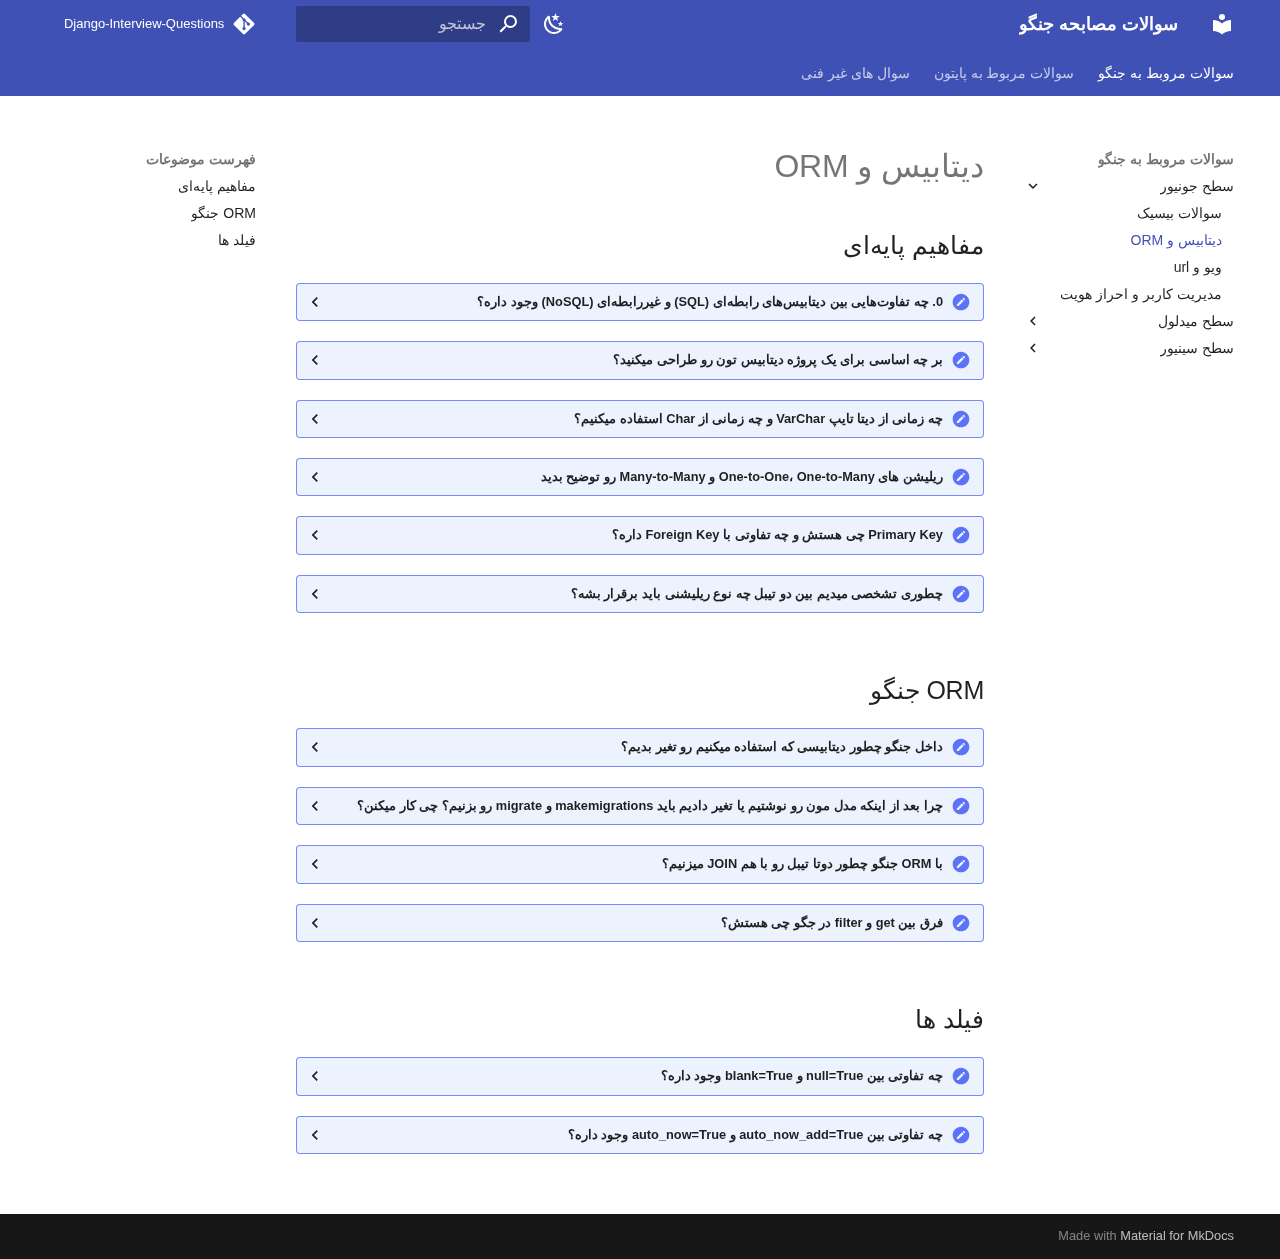
==== questions/django/junior/db/index.html @ 1d4f209c "Deployed ac8be66 with MkDocs version: 1.6.1" ====
<!doctype html>
<html lang="fa" class="no-js">
  <head>
    
      <meta charset="utf-8">
      <meta name="viewport" content="width=device-width,initial-scale=1">
      
        <meta name="description" content="اینجا لیست سوالاتی که برای پوزیشن بک اند دولوپر جنگو و پایتون پرسیده میشه همراه با جوابش قرار میگیره.">
      
      
      
      
        <link rel="prev" href="../base/">
      
      
        <link rel="next" href="../../mid-level/base/">
      
      
      <link rel="icon" href="../../../../assets/images/favicon.png">
      <meta name="generator" content="mkdocs-1.6.1, mkdocs-material-9.6.4">
    
    
      
        <title>دیتابیس و ORM - سوالات مصابحه جنگو</title>
      
    
    
      <link rel="stylesheet" href="../../../../assets/stylesheets/main.8608ea7d.min.css">
      
        
        <link rel="stylesheet" href="../../../../assets/stylesheets/palette.06af60db.min.css">
      
      


    
    
      
    
    
      
        
        
        <link rel="preconnect" href="https://fonts.gstatic.com" crossorigin>
        <link rel="stylesheet" href="https://fonts.googleapis.com/css?family=Vazir:300,300i,400,400i,700,700i%7CRoboto+Mono:400,400i,700,700i&display=fallback">
        <style>:root{--md-text-font:"Vazir";--md-code-font:"Roboto Mono"}</style>
      
    
    
      <link rel="stylesheet" href="../../../../css/extra.css">
    
    <script>__md_scope=new URL("../../../..",location),__md_hash=e=>[...e].reduce(((e,_)=>(e<<5)-e+_.charCodeAt(0)),0),__md_get=(e,_=localStorage,t=__md_scope)=>JSON.parse(_.getItem(t.pathname+"."+e)),__md_set=(e,_,t=localStorage,a=__md_scope)=>{try{t.setItem(a.pathname+"."+e,JSON.stringify(_))}catch(e){}}</script>
    
      

    
    
    
  </head>
  
  
    
    
      
    
    
    
    
    <body dir="rtl" data-md-color-scheme="default" data-md-color-primary="indigo" data-md-color-accent="indigo">
  
    
    <input class="md-toggle" data-md-toggle="drawer" type="checkbox" id="__drawer" autocomplete="off">
    <input class="md-toggle" data-md-toggle="search" type="checkbox" id="__search" autocomplete="off">
    <label class="md-overlay" for="__drawer"></label>
    <div data-md-component="skip">
      
        
        <a href="#_1" class="md-skip">
          پرش به محتویات
        </a>
      
    </div>
    <div data-md-component="announce">
      
    </div>
    
    
      

<header class="md-header" data-md-component="header">
  <nav class="md-header__inner md-grid" aria-label="سرتیتر">
    <a href="../../../.." title="سوالات مصابحه جنگو" class="md-header__button md-logo" aria-label="سوالات مصابحه جنگو" data-md-component="logo">
      
  
  <svg xmlns="http://www.w3.org/2000/svg" viewBox="0 0 24 24"><path d="M12 8a3 3 0 0 0 3-3 3 3 0 0 0-3-3 3 3 0 0 0-3 3 3 3 0 0 0 3 3m0 3.54C9.64 9.35 6.5 8 3 8v11c3.5 0 6.64 1.35 9 3.54 2.36-2.19 5.5-3.54 9-3.54V8c-3.5 0-6.64 1.35-9 3.54"/></svg>

    </a>
    <label class="md-header__button md-icon" for="__drawer">
      
      <svg xmlns="http://www.w3.org/2000/svg" viewBox="0 0 24 24"><path d="M3 6h18v2H3zm0 5h18v2H3zm0 5h18v2H3z"/></svg>
    </label>
    <div class="md-header__title" data-md-component="header-title">
      <div class="md-header__ellipsis">
        <div class="md-header__topic">
          <span class="md-ellipsis">
            سوالات مصابحه جنگو
          </span>
        </div>
        <div class="md-header__topic" data-md-component="header-topic">
          <span class="md-ellipsis">
            
              دیتابیس و ORM
            
          </span>
        </div>
      </div>
    </div>
    
      
        <form class="md-header__option" data-md-component="palette">
  
    
    
    
    <input class="md-option" data-md-color-media="(prefers-color-scheme: light)" data-md-color-scheme="default" data-md-color-primary="indigo" data-md-color-accent="indigo"  aria-label="Switch to dark mode"  type="radio" name="__palette" id="__palette_0">
    
      <label class="md-header__button md-icon" title="Switch to dark mode" for="__palette_1" hidden>
        <svg xmlns="http://www.w3.org/2000/svg" viewBox="0 0 24 24"><path d="m17.75 4.09-2.53 1.94.91 3.06-2.63-1.81-2.63 1.81.91-3.06-2.53-1.94L12.44 4l1.06-3 1.06 3zm3.5 6.91-1.64 1.25.59 1.98-1.7-1.17-1.7 1.17.59-1.98L15.75 11l2.06-.05L18.5 9l.69 1.95zm-2.28 4.95c.83-.08 1.72 1.1 1.19 1.85-.32.45-.66.87-1.08 1.27C15.17 23 8.84 23 4.94 19.07c-3.91-3.9-3.91-10.24 0-14.14.4-.4.82-.76 1.27-1.08.75-.53 1.93.36 1.85 1.19-.27 2.86.69 5.83 2.89 8.02a9.96 9.96 0 0 0 8.02 2.89m-1.64 2.02a12.08 12.08 0 0 1-7.8-3.47c-2.17-2.19-3.33-5-3.49-7.82-2.81 3.14-2.7 7.96.31 10.98 3.02 3.01 7.84 3.12 10.98.31"/></svg>
      </label>
    
  
    
    
    
    <input class="md-option" data-md-color-media="(prefers-color-scheme: dark)" data-md-color-scheme="slate" data-md-color-primary="blue-grey" data-md-color-accent="light-blue"  aria-label="Switch to light mode"  type="radio" name="__palette" id="__palette_1">
    
      <label class="md-header__button md-icon" title="Switch to light mode" for="__palette_0" hidden>
        <svg xmlns="http://www.w3.org/2000/svg" viewBox="0 0 24 24"><path d="M12 7a5 5 0 0 1 5 5 5 5 0 0 1-5 5 5 5 0 0 1-5-5 5 5 0 0 1 5-5m0 2a3 3 0 0 0-3 3 3 3 0 0 0 3 3 3 3 0 0 0 3-3 3 3 0 0 0-3-3m0-7 2.39 3.42C13.65 5.15 12.84 5 12 5s-1.65.15-2.39.42zM3.34 7l4.16-.35A7.2 7.2 0 0 0 5.94 8.5c-.44.74-.69 1.5-.83 2.29zm.02 10 1.76-3.77a7.131 7.131 0 0 0 2.38 4.14zM20.65 7l-1.77 3.79a7.02 7.02 0 0 0-2.38-4.15zm-.01 10-4.14.36c.59-.51 1.12-1.14 1.54-1.86.42-.73.69-1.5.83-2.29zM12 22l-2.41-3.44c.74.27 1.55.44 2.41.44.82 0 1.63-.17 2.37-.44z"/></svg>
      </label>
    
  
</form>
      
    
    
      <script>var palette=__md_get("__palette");if(palette&&palette.color){if("(prefers-color-scheme)"===palette.color.media){var media=matchMedia("(prefers-color-scheme: light)"),input=document.querySelector(media.matches?"[data-md-color-media='(prefers-color-scheme: light)']":"[data-md-color-media='(prefers-color-scheme: dark)']");palette.color.media=input.getAttribute("data-md-color-media"),palette.color.scheme=input.getAttribute("data-md-color-scheme"),palette.color.primary=input.getAttribute("data-md-color-primary"),palette.color.accent=input.getAttribute("data-md-color-accent")}for(var[key,value]of Object.entries(palette.color))document.body.setAttribute("data-md-color-"+key,value)}</script>
    
    
    
      <label class="md-header__button md-icon" for="__search">
        
        <svg xmlns="http://www.w3.org/2000/svg" viewBox="0 0 24 24"><path d="M9.5 3A6.5 6.5 0 0 1 16 9.5c0 1.61-.59 3.09-1.56 4.23l.27.27h.79l5 5-1.5 1.5-5-5v-.79l-.27-.27A6.52 6.52 0 0 1 9.5 16 6.5 6.5 0 0 1 3 9.5 6.5 6.5 0 0 1 9.5 3m0 2C7 5 5 7 5 9.5S7 14 9.5 14 14 12 14 9.5 12 5 9.5 5"/></svg>
      </label>
      <div class="md-search" data-md-component="search" role="dialog">
  <label class="md-search__overlay" for="__search"></label>
  <div class="md-search__inner" role="search">
    <form class="md-search__form" name="search">
      <input type="text" class="md-search__input" name="query" aria-label="جستجو" placeholder="جستجو" autocapitalize="off" autocorrect="off" autocomplete="off" spellcheck="false" data-md-component="search-query" required>
      <label class="md-search__icon md-icon" for="__search">
        
        <svg xmlns="http://www.w3.org/2000/svg" viewBox="0 0 24 24"><path d="M9.5 3A6.5 6.5 0 0 1 16 9.5c0 1.61-.59 3.09-1.56 4.23l.27.27h.79l5 5-1.5 1.5-5-5v-.79l-.27-.27A6.52 6.52 0 0 1 9.5 16 6.5 6.5 0 0 1 3 9.5 6.5 6.5 0 0 1 9.5 3m0 2C7 5 5 7 5 9.5S7 14 9.5 14 14 12 14 9.5 12 5 9.5 5"/></svg>
        
        <svg xmlns="http://www.w3.org/2000/svg" viewBox="0 0 24 24"><path d="M20 11v2H8l5.5 5.5-1.42 1.42L4.16 12l7.92-7.92L13.5 5.5 8 11z"/></svg>
      </label>
      <nav class="md-search__options" aria-label="جستجو">
        
          <a href="javascript:void(0)" class="md-search__icon md-icon" title="هم‌رسانی" aria-label="هم‌رسانی" data-clipboard data-clipboard-text="" data-md-component="search-share" tabindex="-1">
            
            <svg xmlns="http://www.w3.org/2000/svg" viewBox="0 0 24 24"><path d="M18 16.08c-.76 0-1.44.3-1.96.77L8.91 12.7c.05-.23.09-.46.09-.7s-.04-.47-.09-.7l7.05-4.11c.54.5 1.25.81 2.04.81a3 3 0 0 0 3-3 3 3 0 0 0-3-3 3 3 0 0 0-3 3c0 .24.04.47.09.7L8.04 9.81C7.5 9.31 6.79 9 6 9a3 3 0 0 0-3 3 3 3 0 0 0 3 3c.79 0 1.5-.31 2.04-.81l7.12 4.15c-.05.21-.08.43-.08.66 0 1.61 1.31 2.91 2.92 2.91s2.92-1.3 2.92-2.91A2.92 2.92 0 0 0 18 16.08"/></svg>
          </a>
        
        <button type="reset" class="md-search__icon md-icon" title="بازنشانی" aria-label="بازنشانی" tabindex="-1">
          
          <svg xmlns="http://www.w3.org/2000/svg" viewBox="0 0 24 24"><path d="M19 6.41 17.59 5 12 10.59 6.41 5 5 6.41 10.59 12 5 17.59 6.41 19 12 13.41 17.59 19 19 17.59 13.41 12z"/></svg>
        </button>
      </nav>
      
        <div class="md-search__suggest" data-md-component="search-suggest"></div>
      
    </form>
    <div class="md-search__output">
      <div class="md-search__scrollwrap" tabindex="0" data-md-scrollfix>
        <div class="md-search-result" data-md-component="search-result">
          <div class="md-search-result__meta">
            راه‌اندازی جستجو
          </div>
          <ol class="md-search-result__list" role="presentation"></ol>
        </div>
      </div>
    </div>
  </div>
</div>
    
    
      <div class="md-header__source">
        <a href="https://github.com/zankoAn/django-interview-questions/" title="رفتن به مخزن" class="md-source" data-md-component="source">
  <div class="md-source__icon md-icon">
    
    <svg xmlns="http://www.w3.org/2000/svg" viewBox="0 0 448 512"><!--! Font Awesome Free 6.7.2 by @fontawesome - https://fontawesome.com License - https://fontawesome.com/license/free (Icons: CC BY 4.0, Fonts: SIL OFL 1.1, Code: MIT License) Copyright 2024 Fonticons, Inc.--><path d="M439.55 236.05 244 40.45a28.87 28.87 0 0 0-40.81 0l-40.66 40.63 51.52 51.52c27.06-9.14 52.68 16.77 43.39 43.68l49.66 49.66c34.23-11.8 61.18 31 35.47 56.69-26.49 26.49-70.21-2.87-56-37.34L240.22 199v121.85c25.3 12.54 22.26 41.85 9.08 55a34.34 34.34 0 0 1-48.55 0c-17.57-17.6-11.07-46.91 11.25-56v-123c-20.8-8.51-24.6-30.74-18.64-45L142.57 101 8.45 235.14a28.86 28.86 0 0 0 0 40.81l195.61 195.6a28.86 28.86 0 0 0 40.8 0l194.69-194.69a28.86 28.86 0 0 0 0-40.81"/></svg>
  </div>
  <div class="md-source__repository">
    Django-Interview-Questions
  </div>
</a>
      </div>
    
  </nav>
  
</header>
    
    <div class="md-container" data-md-component="container">
      
      
        
          
            
<nav class="md-tabs" aria-label="زبانه‌ها" data-md-component="tabs">
  <div class="md-grid">
    <ul class="md-tabs__list">
      
        
  
  
    
  
  
    
    
      
  
  
    
  
  
    
    
      <li class="md-tabs__item md-tabs__item--active">
        <a href="../base/" class="md-tabs__link">
          
  
    
  
  سوالات مروبط به جنگو

        </a>
      </li>
    
  

    
  

      
        
  
  
  
    <li class="md-tabs__item">
      <a href="../../../../blog/posts/targets.md" class="md-tabs__link">
        
  
    
  
  سوالات مربوط به پایتون

      </a>
    </li>
  

      
        
  
  
  
    <li class="md-tabs__item">
      <a href="../../../../blog/posts/requirements.md" class="md-tabs__link">
        
  
    
  
  سوال های غیر فنی

      </a>
    </li>
  

      
    </ul>
  </div>
</nav>
          
        
      
      <main class="md-main" data-md-component="main">
        <div class="md-main__inner md-grid">
          
            
              
              <div class="md-sidebar md-sidebar--primary" data-md-component="sidebar" data-md-type="navigation" >
                <div class="md-sidebar__scrollwrap">
                  <div class="md-sidebar__inner">
                    


  


<nav class="md-nav md-nav--primary md-nav--lifted" aria-label="هدایت" data-md-level="0">
  <label class="md-nav__title" for="__drawer">
    <a href="../../../.." title="سوالات مصابحه جنگو" class="md-nav__button md-logo" aria-label="سوالات مصابحه جنگو" data-md-component="logo">
      
  
  <svg xmlns="http://www.w3.org/2000/svg" viewBox="0 0 24 24"><path d="M12 8a3 3 0 0 0 3-3 3 3 0 0 0-3-3 3 3 0 0 0-3 3 3 3 0 0 0 3 3m0 3.54C9.64 9.35 6.5 8 3 8v11c3.5 0 6.64 1.35 9 3.54 2.36-2.19 5.5-3.54 9-3.54V8c-3.5 0-6.64 1.35-9 3.54"/></svg>

    </a>
    سوالات مصابحه جنگو
  </label>
  
    <div class="md-nav__source">
      <a href="https://github.com/zankoAn/django-interview-questions/" title="رفتن به مخزن" class="md-source" data-md-component="source">
  <div class="md-source__icon md-icon">
    
    <svg xmlns="http://www.w3.org/2000/svg" viewBox="0 0 448 512"><!--! Font Awesome Free 6.7.2 by @fontawesome - https://fontawesome.com License - https://fontawesome.com/license/free (Icons: CC BY 4.0, Fonts: SIL OFL 1.1, Code: MIT License) Copyright 2024 Fonticons, Inc.--><path d="M439.55 236.05 244 40.45a28.87 28.87 0 0 0-40.81 0l-40.66 40.63 51.52 51.52c27.06-9.14 52.68 16.77 43.39 43.68l49.66 49.66c34.23-11.8 61.18 31 35.47 56.69-26.49 26.49-70.21-2.87-56-37.34L240.22 199v121.85c25.3 12.54 22.26 41.85 9.08 55a34.34 34.34 0 0 1-48.55 0c-17.57-17.6-11.07-46.91 11.25-56v-123c-20.8-8.51-24.6-30.74-18.64-45L142.57 101 8.45 235.14a28.86 28.86 0 0 0 0 40.81l195.61 195.6a28.86 28.86 0 0 0 40.8 0l194.69-194.69a28.86 28.86 0 0 0 0-40.81"/></svg>
  </div>
  <div class="md-source__repository">
    Django-Interview-Questions
  </div>
</a>
    </div>
  
  <ul class="md-nav__list" data-md-scrollfix>
    
      
      
  
  
    
  
  
  
    
    
      
        
      
        
      
        
      
    
    
      
        
        
      
      
    
    
    <li class="md-nav__item md-nav__item--active md-nav__item--section md-nav__item--nested">
      
        
        
        <input class="md-nav__toggle md-toggle " type="checkbox" id="__nav_1" checked>
        
          
          <label class="md-nav__link" for="__nav_1" id="__nav_1_label" tabindex="">
            
  
  <span class="md-ellipsis">
    سوالات مروبط به جنگو
    
  </span>
  

            <span class="md-nav__icon md-icon"></span>
          </label>
        
        <nav class="md-nav" data-md-level="1" aria-labelledby="__nav_1_label" aria-expanded="true">
          <label class="md-nav__title" for="__nav_1">
            <span class="md-nav__icon md-icon"></span>
            سوالات مروبط به جنگو
          </label>
          <ul class="md-nav__list" data-md-scrollfix>
            
              
                
  
  
    
  
  
  
    
    
      
        
      
        
      
        
      
        
      
    
    
      
      
    
    
    <li class="md-nav__item md-nav__item--active md-nav__item--nested">
      
        
        
        <input class="md-nav__toggle md-toggle " type="checkbox" id="__nav_1_1" checked>
        
          
          <label class="md-nav__link" for="__nav_1_1" id="__nav_1_1_label" tabindex="0">
            
  
  <span class="md-ellipsis">
    سطح جونیور
    
  </span>
  

            <span class="md-nav__icon md-icon"></span>
          </label>
        
        <nav class="md-nav" data-md-level="2" aria-labelledby="__nav_1_1_label" aria-expanded="true">
          <label class="md-nav__title" for="__nav_1_1">
            <span class="md-nav__icon md-icon"></span>
            سطح جونیور
          </label>
          <ul class="md-nav__list" data-md-scrollfix>
            
              
                
  
  
  
  
    <li class="md-nav__item">
      <a href="../base/" class="md-nav__link">
        
  
  <span class="md-ellipsis">
    سوالات بیسیک
    
  </span>
  

      </a>
    </li>
  

              
            
              
                
  
  
    
  
  
  
    <li class="md-nav__item md-nav__item--active">
      
      <input class="md-nav__toggle md-toggle" type="checkbox" id="__toc">
      
      
      
        <label class="md-nav__link md-nav__link--active" for="__toc">
          
  
  <span class="md-ellipsis">
    دیتابیس و ORM
    
  </span>
  

          <span class="md-nav__icon md-icon"></span>
        </label>
      
      <a href="./" class="md-nav__link md-nav__link--active">
        
  
  <span class="md-ellipsis">
    دیتابیس و ORM
    
  </span>
  

      </a>
      
        

<nav class="md-nav md-nav--secondary" aria-label="فهرست موضوعات">
  
  
  
  
    <label class="md-nav__title" for="__toc">
      <span class="md-nav__icon md-icon"></span>
      فهرست موضوعات
    </label>
    <ul class="md-nav__list" data-md-component="toc" data-md-scrollfix>
      
        <li class="md-nav__item">
  <a href="#_1" class="md-nav__link">
    <span class="md-ellipsis">
      مفاهیم پایه‌ای
    </span>
  </a>
  
</li>
      
        <li class="md-nav__item">
  <a href="#orm" class="md-nav__link">
    <span class="md-ellipsis">
      ORM جنگو
    </span>
  </a>
  
</li>
      
        <li class="md-nav__item">
  <a href="#_2" class="md-nav__link">
    <span class="md-ellipsis">
      فیلد ها
    </span>
  </a>
  
</li>
      
    </ul>
  
</nav>
      
    </li>
  

              
            
              
                
  
  
  
  
    <li class="md-nav__item">
      <a href="../view.md" class="md-nav__link">
        
  
  <span class="md-ellipsis">
    ویو و url
    
  </span>
  

      </a>
    </li>
  

              
            
              
                
  
  
  
  
    <li class="md-nav__item">
      <a href="../auth.md" class="md-nav__link">
        
  
  <span class="md-ellipsis">
    مدیریت کاربر و احراز هویت
    
  </span>
  

      </a>
    </li>
  

              
            
          </ul>
        </nav>
      
    </li>
  

              
            
              
                
  
  
  
  
    
    
      
        
      
        
      
        
      
        
      
        
      
        
      
    
    
      
      
    
    
    <li class="md-nav__item md-nav__item--nested">
      
        
        
        <input class="md-nav__toggle md-toggle " type="checkbox" id="__nav_1_2" >
        
          
          <label class="md-nav__link" for="__nav_1_2" id="__nav_1_2_label" tabindex="0">
            
  
  <span class="md-ellipsis">
    سطح میدلول
    
  </span>
  

            <span class="md-nav__icon md-icon"></span>
          </label>
        
        <nav class="md-nav" data-md-level="2" aria-labelledby="__nav_1_2_label" aria-expanded="false">
          <label class="md-nav__title" for="__nav_1_2">
            <span class="md-nav__icon md-icon"></span>
            سطح میدلول
          </label>
          <ul class="md-nav__list" data-md-scrollfix>
            
              
                
  
  
  
  
    <li class="md-nav__item">
      <a href="../../mid-level/base/" class="md-nav__link">
        
  
  <span class="md-ellipsis">
    سوالات بیسیک
    
  </span>
  

      </a>
    </li>
  

              
            
              
                
  
  
  
  
    <li class="md-nav__item">
      <a href="../../mid-level/signals/" class="md-nav__link">
        
  
  <span class="md-ellipsis">
    سیگنال ها
    
  </span>
  

      </a>
    </li>
  

              
            
              
                
  
  
  
  
    <li class="md-nav__item">
      <a href="../../mid-level/dbl.md" class="md-nav__link">
        
  
  <span class="md-ellipsis">
    دیتابیس
    
  </span>
  

      </a>
    </li>
  

              
            
              
                
  
  
  
  
    <li class="md-nav__item">
      <a href="../../mid-level/api.md" class="md-nav__link">
        
  
  <span class="md-ellipsis">
    API
    
  </span>
  

      </a>
    </li>
  

              
            
              
                
  
  
  
  
    <li class="md-nav__item">
      <a href="../../mid-level/security.md" class="md-nav__link">
        
  
  <span class="md-ellipsis">
    امنیت
    
  </span>
  

      </a>
    </li>
  

              
            
              
                
  
  
  
  
    <li class="md-nav__item">
      <a href="../../mid-level/tools.md" class="md-nav__link">
        
  
  <span class="md-ellipsis">
    تکنولوژی ها
    
  </span>
  

      </a>
    </li>
  

              
            
          </ul>
        </nav>
      
    </li>
  

              
            
              
                
  
  
  
  
    
    
      
        
      
        
      
        
      
        
      
        
      
    
    
      
      
    
    
    <li class="md-nav__item md-nav__item--nested">
      
        
        
        <input class="md-nav__toggle md-toggle " type="checkbox" id="__nav_1_3" >
        
          
          <label class="md-nav__link" for="__nav_1_3" id="__nav_1_3_label" tabindex="0">
            
  
  <span class="md-ellipsis">
    سطح سینیور
    
  </span>
  

            <span class="md-nav__icon md-icon"></span>
          </label>
        
        <nav class="md-nav" data-md-level="2" aria-labelledby="__nav_1_3_label" aria-expanded="false">
          <label class="md-nav__title" for="__nav_1_3">
            <span class="md-nav__icon md-icon"></span>
            سطح سینیور
          </label>
          <ul class="md-nav__list" data-md-scrollfix>
            
              
                
  
  
  
  
    <li class="md-nav__item">
      <a href="../../senior/base/" class="md-nav__link">
        
  
  <span class="md-ellipsis">
    سوالات بیسیک
    
  </span>
  

      </a>
    </li>
  

              
            
              
                
  
  
  
  
    <li class="md-nav__item">
      <a href="../../senior/design.md" class="md-nav__link">
        
  
  <span class="md-ellipsis">
    دیزاین
    
  </span>
  

      </a>
    </li>
  

              
            
              
                
  
  
  
  
    <li class="md-nav__item">
      <a href="../../senior/db.md" class="md-nav__link">
        
  
  <span class="md-ellipsis">
    دیتابیس
    
  </span>
  

      </a>
    </li>
  

              
            
              
                
  
  
  
  
    <li class="md-nav__item">
      <a href="../../senior/api.md" class="md-nav__link">
        
  
  <span class="md-ellipsis">
    API
    
  </span>
  

      </a>
    </li>
  

              
            
              
                
  
  
  
  
    <li class="md-nav__item">
      <a href="../../senior/security.md" class="md-nav__link">
        
  
  <span class="md-ellipsis">
    امنیت
    
  </span>
  

      </a>
    </li>
  

              
            
          </ul>
        </nav>
      
    </li>
  

              
            
          </ul>
        </nav>
      
    </li>
  

    
      
      
  
  
  
  
    <li class="md-nav__item">
      <a href="../../../../blog/posts/targets.md" class="md-nav__link">
        
  
  <span class="md-ellipsis">
    سوالات مربوط به پایتون
    
  </span>
  

      </a>
    </li>
  

    
      
      
  
  
  
  
    <li class="md-nav__item">
      <a href="../../../../blog/posts/requirements.md" class="md-nav__link">
        
  
  <span class="md-ellipsis">
    سوال های غیر فنی
    
  </span>
  

      </a>
    </li>
  

    
  </ul>
</nav>
                  </div>
                </div>
              </div>
            
            
              
              <div class="md-sidebar md-sidebar--secondary" data-md-component="sidebar" data-md-type="toc" >
                <div class="md-sidebar__scrollwrap">
                  <div class="md-sidebar__inner">
                    

<nav class="md-nav md-nav--secondary" aria-label="فهرست موضوعات">
  
  
  
  
    <label class="md-nav__title" for="__toc">
      <span class="md-nav__icon md-icon"></span>
      فهرست موضوعات
    </label>
    <ul class="md-nav__list" data-md-component="toc" data-md-scrollfix>
      
        <li class="md-nav__item">
  <a href="#_1" class="md-nav__link">
    <span class="md-ellipsis">
      مفاهیم پایه‌ای
    </span>
  </a>
  
</li>
      
        <li class="md-nav__item">
  <a href="#orm" class="md-nav__link">
    <span class="md-ellipsis">
      ORM جنگو
    </span>
  </a>
  
</li>
      
        <li class="md-nav__item">
  <a href="#_2" class="md-nav__link">
    <span class="md-ellipsis">
      فیلد ها
    </span>
  </a>
  
</li>
      
    </ul>
  
</nav>
                  </div>
                </div>
              </div>
            
          
          
            <div class="md-content" data-md-component="content">
              <article class="md-content__inner md-typeset">
                
                  


  
  


  <h1>دیتابیس و ORM</h1>

<h2 id="_1">مفاهیم پایه‌ای</h2>
<details class="qbox">
<summary>0. چه تفاوت‌هایی بین دیتابیس‌های رابطه‌ای (SQL) و غیررابطه‌ای (NoSQL) وجود داره؟</summary>
</details>
<div class="break-line"></div>
<details class="qbox">
<summary>بر چه اساسی برای یک پروژه دیتابیس تون رو طراحی میکنید؟</summary>
</details>
<div class="break-line"></div>
<details class="qbox">
<summary>چه زمانی از دیتا تایپ VarChar و چه زمانی از Char استفاده میکنیم؟</summary>
</details>
<div class="break-line"></div>
<details class="qbox">
<summary>ریلیشن های One-to-One، One-to-Many و Many-to-Many رو توضیح بدید</summary>
</details>
<div class="break-line"></div>
<details class="qbox">
<summary>Primary Key چی هستش و چه تفاوتی با Foreign Key داره؟</summary>
</details>
<div class="break-line"></div>
<details class="qbox">
<summary>چطوری تشخصی میدیم بین دو تیبل چه نوع ریلیشنی باید برقرار بشه؟</summary>
</details>
<div class="break-line section"></div>

<h2 id="orm">ORM جنگو</h2>
<details class="qbox">
<summary>داخل جنگو چطور دیتابیسی که استفاده میکنیم رو تغیر بدیم؟</summary>
</details>
<div class="break-line"></div>
<details class="qbox">
<summary>چرا بعد از اینکه مدل مون رو نوشتیم یا تغیر دادیم باید makemigrations و migrate  رو بزنیم؟ چی کار میکنن؟</summary>
</details>
<div class="break-line"></div>
<details class="qbox">
<summary>با ORM جنگو چطور دوتا تیبل رو با هم JOIN میزنیم؟</summary>
</details>
<div class="break-line"></div>
<details class="qbox">
<summary>فرق بین get و filter در جگو چی هستش؟</summary>
</details>
<div class="break-line section"></div>

<h2 id="_2">فیلد ها</h2>
<details class="qbox">
<summary>چه تفاوتی بین null=True و blank=True وجود داره؟</summary>
</details>
<div class="break-line"></div>
<details class="qbox">
<summary>چه تفاوتی بین auto_now_add=True و auto_now=True وجود داره؟</summary>
</details>
<div class="break-line section"></div>
<div class="break-line section"></div>
<div class="break-line section"></div>
<div class="break-line section"></div>
<div class="break-line section"></div>
<div class="break-line section"></div>












                
              </article>
            </div>
          
          
  <script>var tabs=__md_get("__tabs");if(Array.isArray(tabs))e:for(var set of document.querySelectorAll(".tabbed-set")){var labels=set.querySelector(".tabbed-labels");for(var tab of tabs)for(var label of labels.getElementsByTagName("label"))if(label.innerText.trim()===tab){var input=document.getElementById(label.htmlFor);input.checked=!0;continue e}}</script>

<script>var target=document.getElementById(location.hash.slice(1));target&&target.name&&(target.checked=target.name.startsWith("__tabbed_"))</script>
        </div>
        
          <button type="button" class="md-top md-icon" data-md-component="top" hidden>
  
  <svg xmlns="http://www.w3.org/2000/svg" viewBox="0 0 24 24"><path d="M13 20h-2V8l-5.5 5.5-1.42-1.42L12 4.16l7.92 7.92-1.42 1.42L13 8z"/></svg>
  برگشت به بالا
</button>
        
      </main>
      
        <footer class="md-footer">
  
  <div class="md-footer-meta md-typeset">
    <div class="md-footer-meta__inner md-grid">
      <div class="md-copyright">
  
  
    Made with
    <a href="https://squidfunk.github.io/mkdocs-material/" target="_blank" rel="noopener">
      Material for MkDocs
    </a>
  
</div>
      
    </div>
  </div>
</footer>
      
    </div>
    <div class="md-dialog" data-md-component="dialog">
      <div class="md-dialog__inner md-typeset"></div>
    </div>
    
    
    <script id="__config" type="application/json">{"base": "../../../..", "features": ["navigation.tabs", "navigation.top", "navigation.instant", "navigation.indexes", "toc.follow", "content.tabs.link", "search.share", "search.highlight", "search.suggest", "content.code.copy", "content.code.annotations"], "search": "../../../../assets/javascripts/workers/search.f8cc74c7.min.js", "translations": {"clipboard.copied": "\u06a9\u067e\u06cc \u0634\u062f", "clipboard.copy": "\u06a9\u067e\u06cc \u06a9\u0631\u062f\u0646", "search.result.more.one": "1 \u0645\u0648\u0631\u062f \u062f\u06cc\u06af\u0631 \u062f\u0631 \u0627\u06cc\u0646 \u0635\u0641\u062d\u0647", "search.result.more.other": "# \u0645\u0648\u0631\u062f \u062f\u06cc\u06af\u0631 \u062f\u0631 \u0627\u06cc\u0646 \u0635\u0641\u062d\u0647", "search.result.none": "\u0633\u0646\u062f\u06cc \u06cc\u0627\u0641\u062a \u0646\u0634\u062f", "search.result.one": "1 \u0633\u0646\u062f \u06cc\u0627\u0641\u062a \u0634\u062f", "search.result.other": "# \u0633\u0646\u062f \u06cc\u0627\u0641\u062a \u0634\u062f", "search.result.placeholder": "\u0628\u0631\u0627\u06cc \u0634\u0631\u0648\u0639 \u062c\u0633\u062a\u062c\u0648 \u062a\u0627\u06cc\u067e \u06a9\u0646\u06cc\u062f", "search.result.term.missing": "\u0645\u0648\u062c\u0648\u062f \u0646\u06cc\u0633\u062a", "select.version": "\u0627\u0646\u062a\u062e\u0627\u0628 \u0648\u06cc\u0631\u0627\u06cc\u0634"}}</script>
    
    
      <script src="../../../../assets/javascripts/bundle.f1b6f286.min.js"></script>
      
    
  </body>
</html>
---- assets/stylesheets/main.8608ea7d.min.css ----
@charset "UTF-8";html{-webkit-text-size-adjust:none;-moz-text-size-adjust:none;text-size-adjust:none;box-sizing:border-box}*,:after,:before{box-sizing:inherit}@media (prefers-reduced-motion){*,:after,:before{transition:none!important}}body{margin:0}a,button,input,label{-webkit-tap-highlight-color:transparent}a{color:inherit;text-decoration:none}hr{border:0;box-sizing:initial;display:block;height:.05rem;overflow:visible;padding:0}small{font-size:80%}sub,sup{line-height:1em}img{border-style:none}table{border-collapse:initial;border-spacing:0}td,th{font-weight:400;vertical-align:top}button{background:#0000;border:0;font-family:inherit;font-size:inherit;margin:0;padding:0}input{border:0;outline:none}:root{--md-primary-fg-color:#4051b5;--md-primary-fg-color--light:#5d6cc0;--md-primary-fg-color--dark:#303fa1;--md-primary-bg-color:#fff;--md-primary-bg-color--light:#ffffffb3;--md-accent-fg-color:#526cfe;--md-accent-fg-color--transparent:#526cfe1a;--md-accent-bg-color:#fff;--md-accent-bg-color--light:#ffffffb3}[data-md-color-scheme=default]{color-scheme:light}[data-md-color-scheme=default] img[src$="#gh-dark-mode-only"],[data-md-color-scheme=default] img[src$="#only-dark"]{display:none}:root,[data-md-color-scheme=default]{--md-hue:225deg;--md-default-fg-color:#000000de;--md-default-fg-color--light:#0000008a;--md-default-fg-color--lighter:#00000052;--md-default-fg-color--lightest:#00000012;--md-default-bg-color:#fff;--md-default-bg-color--light:#ffffffb3;--md-default-bg-color--lighter:#ffffff4d;--md-default-bg-color--lightest:#ffffff1f;--md-code-fg-color:#36464e;--md-code-bg-color:#f5f5f5;--md-code-hl-color:#4287ff;--md-code-hl-color--light:#4287ff1a;--md-code-hl-number-color:#d52a2a;--md-code-hl-special-color:#db1457;--md-code-hl-function-color:#a846b9;--md-code-hl-constant-color:#6e59d9;--md-code-hl-keyword-color:#3f6ec6;--md-code-hl-string-color:#1c7d4d;--md-code-hl-name-color:var(--md-code-fg-color);--md-code-hl-operator-color:var(--md-default-fg-color--light);--md-code-hl-punctuation-color:var(--md-default-fg-color--light);--md-code-hl-comment-color:var(--md-default-fg-color--light);--md-code-hl-generic-color:var(--md-default-fg-color--light);--md-code-hl-variable-color:var(--md-default-fg-color--light);--md-typeset-color:var(--md-default-fg-color);--md-typeset-a-color:var(--md-primary-fg-color);--md-typeset-del-color:#f5503d26;--md-typeset-ins-color:#0bd57026;--md-typeset-kbd-color:#fafafa;--md-typeset-kbd-accent-color:#fff;--md-typeset-kbd-border-color:#b8b8b8;--md-typeset-mark-color:#ffff0080;--md-typeset-table-color:#0000001f;--md-typeset-table-color--light:rgba(0,0,0,.035);--md-admonition-fg-color:var(--md-default-fg-color);--md-admonition-bg-color:var(--md-default-bg-color);--md-warning-fg-color:#000000de;--md-warning-bg-color:#ff9;--md-footer-fg-color:#fff;--md-footer-fg-color--light:#ffffffb3;--md-footer-fg-color--lighter:#ffffff73;--md-footer-bg-color:#000000de;--md-footer-bg-color--dark:#00000052;--md-shadow-z1:0 0.2rem 0.5rem #0000000d,0 0 0.05rem #0000001a;--md-shadow-z2:0 0.2rem 0.5rem #0000001a,0 0 0.05rem #00000040;--md-shadow-z3:0 0.2rem 0.5rem #0003,0 0 0.05rem #00000059}.md-icon svg{fill:currentcolor;display:block;height:1.2rem;width:1.2rem}body{-webkit-font-smoothing:antialiased;-moz-osx-font-smoothing:grayscale;--md-text-font-family:var(--md-text-font,_),-apple-system,BlinkMacSystemFont,Helvetica,Arial,sans-serif;--md-code-font-family:var(--md-code-font,_),SFMono-Regular,Consolas,Menlo,monospace}aside,body,input{font-feature-settings:"kern","liga";color:var(--md-typeset-color);font-family:var(--md-text-font-family)}code,kbd,pre{font-feature-settings:"kern";font-family:var(--md-code-font-family)}:root{--md-typeset-table-sort-icon:url('data:image/svg+xml;charset=utf-8,<svg xmlns="http://www.w3.org/2000/svg" viewBox="0 0 24 24"><path d="m18 21-4-4h3V7h-3l4-4 4 4h-3v10h3M2 19v-2h10v2M2 13v-2h7v2M2 7V5h4v2z"/></svg>');--md-typeset-table-sort-icon--asc:url('data:image/svg+xml;charset=utf-8,<svg xmlns="http://www.w3.org/2000/svg" viewBox="0 0 24 24"><path d="M19 17h3l-4 4-4-4h3V3h2M2 17h10v2H2M6 5v2H2V5m0 6h7v2H2z"/></svg>');--md-typeset-table-sort-icon--desc:url('data:image/svg+xml;charset=utf-8,<svg xmlns="http://www.w3.org/2000/svg" viewBox="0 0 24 24"><path d="M19 7h3l-4-4-4 4h3v14h2M2 17h10v2H2M6 5v2H2V5m0 6h7v2H2z"/></svg>')}.md-typeset{-webkit-print-color-adjust:exact;color-adjust:exact;font-size:.8rem;line-height:1.6;overflow-wrap:break-word}@media print{.md-typeset{font-size:.68rem}}.md-typeset blockquote,.md-typeset dl,.md-typeset figure,.md-typeset ol,.md-typeset pre,.md-typeset ul{margin-bottom:1em;margin-top:1em}.md-typeset h1{color:var(--md-default-fg-color--light);font-size:2em;line-height:1.3;margin:0 0 1.25em}.md-typeset h1,.md-typeset h2{font-weight:300;letter-spacing:-.01em}.md-typeset h2{font-size:1.5625em;line-height:1.4;margin:1.6em 0 .64em}.md-typeset h3{font-size:1.25em;font-weight:400;letter-spacing:-.01em;line-height:1.5;margin:1.6em 0 .8em}.md-typeset h2+h3{margin-top:.8em}.md-typeset h4{font-weight:700;letter-spacing:-.01em;margin:1em 0}.md-typeset h5,.md-typeset h6{color:var(--md-default-fg-color--light);font-size:.8em;font-weight:700;letter-spacing:-.01em;margin:1.25em 0}.md-typeset h5{text-transform:uppercase}.md-typeset h5 code{text-transform:none}.md-typeset hr{border-bottom:.05rem solid var(--md-default-fg-color--lightest);display:flow-root;margin:1.5em 0}.md-typeset a{color:var(--md-typeset-a-color);word-break:break-word}.md-typeset a,.md-typeset a:before{transition:color 125ms}.md-typeset a:focus,.md-typeset a:hover{color:var(--md-accent-fg-color)}.md-typeset a:focus code,.md-typeset a:hover code{background-color:var(--md-accent-fg-color--transparent)}.md-typeset a code{color:currentcolor;transition:background-color 125ms}.md-typeset a.focus-visible{outline-color:var(--md-accent-fg-color);outline-offset:.2rem}.md-typeset code,.md-typeset kbd,.md-typeset pre{color:var(--md-code-fg-color);direction:ltr;font-variant-ligatures:none}@media print{.md-typeset code,.md-typeset kbd,.md-typeset pre{white-space:pre-wrap}}.md-typeset code{background-color:var(--md-code-bg-color);border-radius:.1rem;-webkit-box-decoration-break:clone;box-decoration-break:clone;font-size:.85em;padding:0 .2941176471em;word-break:break-word}.md-typeset code:not(.focus-visible){-webkit-tap-highlight-color:transparent;outline:none}.md-typeset pre{display:flow-root;line-height:1.4;position:relative}.md-typeset pre>code{-webkit-box-decoration-break:slice;box-decoration-break:slice;box-shadow:none;display:block;margin:0;outline-color:var(--md-accent-fg-color);overflow:auto;padding:.7720588235em 1.1764705882em;scrollbar-color:var(--md-default-fg-color--lighter) #0000;scrollbar-width:thin;touch-action:auto;word-break:normal}.md-typeset pre>code:hover{scrollbar-color:var(--md-accent-fg-color) #0000}.md-typeset pre>code::-webkit-scrollbar{height:.2rem;width:.2rem}.md-typeset pre>code::-webkit-scrollbar-thumb{background-color:var(--md-default-fg-color--lighter)}.md-typeset pre>code::-webkit-scrollbar-thumb:hover{background-color:var(--md-accent-fg-color)}.md-typeset kbd{background-color:var(--md-typeset-kbd-color);border-radius:.1rem;box-shadow:0 .1rem 0 .05rem var(--md-typeset-kbd-border-color),0 .1rem 0 var(--md-typeset-kbd-border-color),0 -.1rem .2rem var(--md-typeset-kbd-accent-color) inset;color:var(--md-default-fg-color);display:inline-block;font-size:.75em;padding:0 .6666666667em;vertical-align:text-top;word-break:break-word}.md-typeset mark{background-color:var(--md-typeset-mark-color);-webkit-box-decoration-break:clone;box-decoration-break:clone;color:inherit;word-break:break-word}.md-typeset abbr{border-bottom:.05rem dotted var(--md-default-fg-color--light);cursor:help;text-decoration:none}.md-typeset small{opacity:.75}[dir=ltr] .md-typeset sub,[dir=ltr] .md-typeset sup{margin-left:.078125em}[dir=rtl] .md-typeset sub,[dir=rtl] .md-typeset sup{margin-right:.078125em}[dir=ltr] .md-typeset blockquote{padding-left:.6rem}[dir=rtl] .md-typeset blockquote{padding-right:.6rem}[dir=ltr] .md-typeset blockquote{border-left:.2rem solid var(--md-default-fg-color--lighter)}[dir=rtl] .md-typeset blockquote{border-right:.2rem solid var(--md-default-fg-color--lighter)}.md-typeset blockquote{color:var(--md-default-fg-color--light);margin-left:0;margin-right:0}.md-typeset ul{list-style-type:disc}.md-typeset ul[type]{list-style-type:revert-layer}[dir=ltr] .md-typeset ol,[dir=ltr] .md-typeset ul{margin-left:.625em}[dir=rtl] .md-typeset ol,[dir=rtl] .md-typeset ul{margin-right:.625em}.md-typeset ol,.md-typeset ul{padding:0}.md-typeset ol:not([hidden]),.md-typeset ul:not([hidden]){display:flow-root}.md-typeset ol ol,.md-typeset ul ol{list-style-type:lower-alpha}.md-typeset ol ol ol,.md-typeset ul ol ol{list-style-type:lower-roman}.md-typeset ol ol ol ol,.md-typeset ul ol ol ol{list-style-type:upper-alpha}.md-typeset ol ol ol ol ol,.md-typeset ul ol ol ol ol{list-style-type:upper-roman}.md-typeset ol[type],.md-typeset ul[type]{list-style-type:revert-layer}[dir=ltr] .md-typeset ol li,[dir=ltr] .md-typeset ul li{margin-left:1.25em}[dir=rtl] .md-typeset ol li,[dir=rtl] .md-typeset ul li{margin-right:1.25em}.md-typeset ol li,.md-typeset ul li{margin-bottom:.5em}.md-typeset ol li blockquote,.md-typeset ol li p,.md-typeset ul li blockquote,.md-typeset ul li p{margin:.5em 0}.md-typeset ol li:last-child,.md-typeset ul li:last-child{margin-bottom:0}[dir=ltr] .md-typeset ol li ol,[dir=ltr] .md-typeset ol li ul,[dir=ltr] .md-typeset ul li ol,[dir=ltr] .md-typeset ul li ul{margin-left:.625em}[dir=rtl] .md-typeset ol li ol,[dir=rtl] .md-typeset ol li ul,[dir=rtl] .md-typeset ul li ol,[dir=rtl] .md-typeset ul li ul{margin-right:.625em}.md-typeset ol li ol,.md-typeset ol li ul,.md-typeset ul li ol,.md-typeset ul li ul{margin-bottom:.5em;margin-top:.5em}[dir=ltr] .md-typeset dd{margin-left:1.875em}[dir=rtl] .md-typeset dd{margin-right:1.875em}.md-typeset dd{margin-bottom:1.5em;margin-top:1em}.md-typeset img,.md-typeset svg,.md-typeset video{height:auto;max-width:100%}.md-typeset img[align=left]{margin:1em 1em 1em 0}.md-typeset img[align=right]{margin:1em 0 1em 1em}.md-typeset img[align]:only-child{margin-top:0}.md-typeset figure{display:flow-root;margin:1em auto;max-width:100%;text-align:center;width:-moz-fit-content;width:fit-content}.md-typeset figure img{display:block;margin:0 auto}.md-typeset figcaption{font-style:italic;margin:1em auto;max-width:24rem}.md-typeset iframe{max-width:100%}.md-typeset table:not([class]){background-color:var(--md-default-bg-color);border:.05rem solid var(--md-typeset-table-color);border-radius:.1rem;display:inline-block;font-size:.64rem;max-width:100%;overflow:auto;touch-action:auto}@media print{.md-typeset table:not([class]){display:table}}.md-typeset table:not([class])+*{margin-top:1.5em}.md-typeset table:not([class]) td>:first-child,.md-typeset table:not([class]) th>:first-child{margin-top:0}.md-typeset table:not([class]) td>:last-child,.md-typeset table:not([class]) th>:last-child{margin-bottom:0}.md-typeset table:not([class]) td:not([align]),.md-typeset table:not([class]) th:not([align]){text-align:left}[dir=rtl] .md-typeset table:not([class]) td:not([align]),[dir=rtl] .md-typeset table:not([class]) th:not([align]){text-align:right}.md-typeset table:not([class]) th{font-weight:700;min-width:5rem;padding:.9375em 1.25em;vertical-align:top}.md-typeset table:not([class]) td{border-top:.05rem solid var(--md-typeset-table-color);padding:.9375em 1.25em;vertical-align:top}.md-typeset table:not([class]) tbody tr{transition:background-color 125ms}.md-typeset table:not([class]) tbody tr:hover{background-color:var(--md-typeset-table-color--light);box-shadow:0 .05rem 0 var(--md-default-bg-color) inset}.md-typeset table:not([class]) a{word-break:normal}.md-typeset table th[role=columnheader]{cursor:pointer}[dir=ltr] .md-typeset table th[role=columnheader]:after{margin-left:.5em}[dir=rtl] .md-typeset table th[role=columnheader]:after{margin-right:.5em}.md-typeset table th[role=columnheader]:after{content:"";display:inline-block;height:1.2em;-webkit-mask-image:var(--md-typeset-table-sort-icon);mask-image:var(--md-typeset-table-sort-icon);-webkit-mask-repeat:no-repeat;mask-repeat:no-repeat;-webkit-mask-size:contain;mask-size:contain;transition:background-color 125ms;vertical-align:text-bottom;width:1.2em}.md-typeset table th[role=columnheader]:hover:after{background-color:var(--md-default-fg-color--lighter)}.md-typeset table th[role=columnheader][aria-sort=ascending]:after{background-color:var(--md-default-fg-color--light);-webkit-mask-image:var(--md-typeset-table-sort-icon--asc);mask-image:var(--md-typeset-table-sort-icon--asc)}.md-typeset table th[role=columnheader][aria-sort=descending]:after{background-color:var(--md-default-fg-color--light);-webkit-mask-image:var(--md-typeset-table-sort-icon--desc);mask-image:var(--md-typeset-table-sort-icon--desc)}.md-typeset__scrollwrap{margin:1em -.8rem;overflow-x:auto;touch-action:auto}.md-typeset__table{display:inline-block;margin-bottom:.5em;padding:0 .8rem}@media print{.md-typeset__table{display:block}}html .md-typeset__table table{display:table;margin:0;overflow:hidden;width:100%}@media screen and (max-width:44.984375em){.md-content__inner>pre{margin:1em -.8rem}.md-content__inner>pre code{border-radius:0}}.md-typeset .md-author{border-radius:100%;display:block;flex-shrink:0;height:1.6rem;overflow:hidden;position:relative;transition:color 125ms,transform 125ms;width:1.6rem}.md-typeset .md-author img{display:block}.md-typeset .md-author--more{background:var(--md-default-fg-color--lightest);color:var(--md-default-fg-color--lighter);font-size:.6rem;font-weight:700;line-height:1.6rem;text-align:center}.md-typeset .md-author--long{height:2.4rem;width:2.4rem}.md-typeset a.md-author{transform:scale(1)}.md-typeset a.md-author img{border-radius:100%;filter:grayscale(100%) opacity(75%);transition:filter 125ms}.md-typeset a.md-author:focus,.md-typeset a.md-author:hover{transform:scale(1.1);z-index:1}.md-typeset a.md-author:focus img,.md-typeset a.md-author:hover img{filter:grayscale(0)}.md-banner{background-color:var(--md-footer-bg-color);color:var(--md-footer-fg-color);overflow:auto}@media print{.md-banner{display:none}}.md-banner--warning{background-color:var(--md-warning-bg-color);color:var(--md-warning-fg-color)}.md-banner__inner{font-size:.7rem;margin:.6rem auto;padding:0 .8rem}[dir=ltr] .md-banner__button{float:right}[dir=rtl] .md-banner__button{float:left}.md-banner__button{color:inherit;cursor:pointer;transition:opacity .25s}.no-js .md-banner__button{display:none}.md-banner__button:hover{opacity:.7}html{font-size:125%;height:100%;overflow-x:hidden}@media screen and (min-width:100em){html{font-size:137.5%}}@media screen and (min-width:125em){html{font-size:150%}}body{background-color:var(--md-default-bg-color);display:flex;flex-direction:column;font-size:.5rem;min-height:100%;position:relative;width:100%}@media print{body{display:block}}@media screen and (max-width:59.984375em){body[data-md-scrolllock]{position:fixed}}.md-grid{margin-left:auto;margin-right:auto;max-width:61rem}.md-container{display:flex;flex-direction:column;flex-grow:1}@media print{.md-container{display:block}}.md-main{flex-grow:1}.md-main__inner{display:flex;height:100%;margin-top:1.5rem}.md-ellipsis{overflow:hidden;text-overflow:ellipsis}.md-toggle{display:none}.md-option{height:0;opacity:0;position:absolute;width:0}.md-option:checked+label:not([hidden]){display:block}.md-option.focus-visible+label{outline-color:var(--md-accent-fg-color);outline-style:auto}.md-skip{background-color:var(--md-default-fg-color);border-radius:.1rem;color:var(--md-default-bg-color);font-size:.64rem;margin:.5rem;opacity:0;outline-color:var(--md-accent-fg-color);padding:.3rem .5rem;position:fixed;transform:translateY(.4rem);z-index:-1}.md-skip:focus{opacity:1;transform:translateY(0);transition:transform .25s cubic-bezier(.4,0,.2,1),opacity 175ms 75ms;z-index:10}@page{margin:25mm}:root{--md-clipboard-icon:url('data:image/svg+xml;charset=utf-8,<svg xmlns="http://www.w3.org/2000/svg" viewBox="0 0 24 24"><path d="M19 21H8V7h11m0-2H8a2 2 0 0 0-2 2v14a2 2 0 0 0 2 2h11a2 2 0 0 0 2-2V7a2 2 0 0 0-2-2m-3-4H4a2 2 0 0 0-2 2v14h2V3h12z"/></svg>')}.md-clipboard{border-radius:.1rem;color:var(--md-default-fg-color--lightest);cursor:pointer;height:1.5em;outline-color:var(--md-accent-fg-color);outline-offset:.1rem;position:absolute;right:.5em;top:.5em;transition:color .25s;width:1.5em;z-index:1}@media print{.md-clipboard{display:none}}.md-clipboard:not(.focus-visible){-webkit-tap-highlight-color:transparent;outline:none}:hover>.md-clipboard{color:var(--md-default-fg-color--light)}.md-clipboard:focus,.md-clipboard:hover{color:var(--md-accent-fg-color)}.md-clipboard:after{background-color:currentcolor;content:"";display:block;height:1.125em;margin:0 auto;-webkit-mask-image:var(--md-clipboard-icon);mask-image:var(--md-clipboard-icon);-webkit-mask-position:center;mask-position:center;-webkit-mask-repeat:no-repeat;mask-repeat:no-repeat;-webkit-mask-size:contain;mask-size:contain;width:1.125em}.md-clipboard--inline{cursor:pointer}.md-clipboard--inline code{transition:color .25s,background-color .25s}.md-clipboard--inline:focus code,.md-clipboard--inline:hover code{background-color:var(--md-accent-fg-color--transparent);color:var(--md-accent-fg-color)}.md-typeset .md-code__content{display:grid}@keyframes consent{0%{opacity:0;transform:translateY(100%)}to{opacity:1;transform:translateY(0)}}@keyframes overlay{0%{opacity:0}to{opacity:1}}.md-consent__overlay{animation:overlay .25s both;-webkit-backdrop-filter:blur(.1rem);backdrop-filter:blur(.1rem);background-color:#0000008a;height:100%;opacity:1;position:fixed;top:0;width:100%;z-index:5}.md-consent__inner{animation:consent .5s cubic-bezier(.1,.7,.1,1) both;background-color:var(--md-default-bg-color);border:0;border-radius:.1rem;bottom:0;box-shadow:0 0 .2rem #0000001a,0 .2rem .4rem #0003;max-height:100%;overflow:auto;padding:0;position:fixed;width:100%;z-index:5}.md-consent__form{padding:.8rem}.md-consent__settings{display:none;margin:1em 0}input:checked+.md-consent__settings{display:block}.md-consent__controls{margin-bottom:.8rem}.md-typeset .md-consent__controls .md-button{display:inline}@media screen and (max-width:44.984375em){.md-typeset .md-consent__controls .md-button{display:block;margin-top:.4rem;text-align:center;width:100%}}.md-consent label{cursor:pointer}.md-content{flex-grow:1;min-width:0}.md-content__inner{margin:0 .8rem 1.2rem;padding-top:.6rem}@media screen and (min-width:76.25em){[dir=ltr] .md-sidebar--primary:not([hidden])~.md-content>.md-content__inner{margin-left:1.2rem}[dir=ltr] .md-sidebar--secondary:not([hidden])~.md-content>.md-content__inner,[dir=rtl] .md-sidebar--primary:not([hidden])~.md-content>.md-content__inner{margin-right:1.2rem}[dir=rtl] .md-sidebar--secondary:not([hidden])~.md-content>.md-content__inner{margin-left:1.2rem}}.md-content__inner:before{content:"";display:block;height:.4rem}.md-content__inner>:last-child{margin-bottom:0}[dir=ltr] .md-content__button{float:right}[dir=rtl] .md-content__button{float:left}[dir=ltr] .md-content__button{margin-left:.4rem}[dir=rtl] .md-content__button{margin-right:.4rem}.md-content__button{margin:.4rem 0;padding:0}@media print{.md-content__button{display:none}}.md-typeset .md-content__button{color:var(--md-default-fg-color--lighter)}.md-content__button svg{display:inline;vertical-align:top}[dir=rtl] .md-content__button svg{transform:scaleX(-1)}[dir=ltr] .md-dialog{right:.8rem}[dir=rtl] .md-dialog{left:.8rem}.md-dialog{background-color:var(--md-default-fg-color);border-radius:.1rem;bottom:.8rem;box-shadow:var(--md-shadow-z3);min-width:11.1rem;opacity:0;padding:.4rem .6rem;pointer-events:none;position:fixed;transform:translateY(100%);transition:transform 0ms .4s,opacity .4s;z-index:4}@media print{.md-dialog{display:none}}.md-dialog--active{opacity:1;pointer-events:auto;transform:translateY(0);transition:transform .4s cubic-bezier(.075,.85,.175,1),opacity .4s}.md-dialog__inner{color:var(--md-default-bg-color);font-size:.7rem}.md-feedback{margin:2em 0 1em;text-align:center}.md-feedback fieldset{border:none;margin:0;padding:0}.md-feedback__title{font-weight:700;margin:1em auto}.md-feedback__inner{position:relative}.md-feedback__list{display:flex;flex-wrap:wrap;place-content:baseline center;position:relative}.md-feedback__list:hover .md-icon:not(:disabled){color:var(--md-default-fg-color--lighter)}:disabled .md-feedback__list{min-height:1.8rem}.md-feedback__icon{color:var(--md-default-fg-color--light);cursor:pointer;flex-shrink:0;margin:0 .1rem;transition:color 125ms}.md-feedback__icon:not(:disabled).md-icon:hover{color:var(--md-accent-fg-color)}.md-feedback__icon:disabled{color:var(--md-default-fg-color--lightest);pointer-events:none}.md-feedback__note{opacity:0;position:relative;transform:translateY(.4rem);transition:transform .4s cubic-bezier(.1,.7,.1,1),opacity .15s}.md-feedback__note>*{margin:0 auto;max-width:16rem}:disabled .md-feedback__note{opacity:1;transform:translateY(0)}@media print{.md-feedback{display:none}}.md-footer{background-color:var(--md-footer-bg-color);color:var(--md-footer-fg-color)}@media print{.md-footer{display:none}}.md-footer__inner{justify-content:space-between;overflow:auto;padding:.2rem}.md-footer__inner:not([hidden]){display:flex}.md-footer__link{align-items:end;display:flex;flex-grow:0.01;margin-bottom:.4rem;margin-top:1rem;max-width:100%;outline-color:var(--md-accent-fg-color);overflow:hidden;transition:opacity .25s}.md-footer__link:focus,.md-footer__link:hover{opacity:.7}[dir=rtl] .md-footer__link svg{transform:scaleX(-1)}@media screen and (max-width:44.984375em){.md-footer__link--prev{flex-shrink:0}.md-footer__link--prev .md-footer__title{display:none}}[dir=ltr] .md-footer__link--next{margin-left:auto}[dir=rtl] .md-footer__link--next{margin-right:auto}.md-footer__link--next{text-align:right}[dir=rtl] .md-footer__link--next{text-align:left}.md-footer__title{flex-grow:1;font-size:.9rem;margin-bottom:.7rem;max-width:calc(100% - 2.4rem);padding:0 1rem;white-space:nowrap}.md-footer__button{margin:.2rem;padding:.4rem}.md-footer__direction{font-size:.64rem;opacity:.7}.md-footer-meta{background-color:var(--md-footer-bg-color--dark)}.md-footer-meta__inner{display:flex;flex-wrap:wrap;justify-content:space-between;padding:.2rem}html .md-footer-meta.md-typeset a{color:var(--md-footer-fg-color--light)}html .md-footer-meta.md-typeset a:focus,html .md-footer-meta.md-typeset a:hover{color:var(--md-footer-fg-color)}.md-copyright{color:var(--md-footer-fg-color--lighter);font-size:.64rem;margin:auto .6rem;padding:.4rem 0;width:100%}@media screen and (min-width:45em){.md-copyright{width:auto}}.md-copyright__highlight{color:var(--md-footer-fg-color--light)}.md-social{display:inline-flex;gap:.2rem;margin:0 .4rem;padding:.2rem 0 .6rem}@media screen and (min-width:45em){.md-social{padding:.6rem 0}}.md-social__link{display:inline-block;height:1.6rem;text-align:center;width:1.6rem}.md-social__link:before{line-height:1.9}.md-social__link svg{fill:currentcolor;max-height:.8rem;vertical-align:-25%}.md-typeset .md-button{border:.1rem solid;border-radius:.1rem;color:var(--md-primary-fg-color);cursor:pointer;display:inline-block;font-weight:700;padding:.625em 2em;transition:color 125ms,background-color 125ms,border-color 125ms}.md-typeset .md-button--primary{background-color:var(--md-primary-fg-color);border-color:var(--md-primary-fg-color);color:var(--md-primary-bg-color)}.md-typeset .md-button:focus,.md-typeset .md-button:hover{background-color:var(--md-accent-fg-color);border-color:var(--md-accent-fg-color);color:var(--md-accent-bg-color)}[dir=ltr] .md-typeset .md-input{border-top-left-radius:.1rem}[dir=ltr] .md-typeset .md-input,[dir=rtl] .md-typeset .md-input{border-top-right-radius:.1rem}[dir=rtl] .md-typeset .md-input{border-top-left-radius:.1rem}.md-typeset .md-input{border-bottom:.1rem solid var(--md-default-fg-color--lighter);box-shadow:var(--md-shadow-z1);font-size:.8rem;height:1.8rem;padding:0 .6rem;transition:border .25s,box-shadow .25s}.md-typeset .md-input:focus,.md-typeset .md-input:hover{border-bottom-color:var(--md-accent-fg-color);box-shadow:var(--md-shadow-z2)}.md-typeset .md-input--stretch{width:100%}.md-header{background-color:var(--md-primary-fg-color);box-shadow:0 0 .2rem #0000,0 .2rem .4rem #0000;color:var(--md-primary-bg-color);display:block;left:0;position:sticky;right:0;top:0;z-index:4}@media print{.md-header{display:none}}.md-header[hidden]{transform:translateY(-100%);transition:transform .25s cubic-bezier(.8,0,.6,1),box-shadow .25s}.md-header--shadow{box-shadow:0 0 .2rem #0000001a,0 .2rem .4rem #0003;transition:transform .25s cubic-bezier(.1,.7,.1,1),box-shadow .25s}.md-header__inner{align-items:center;display:flex;padding:0 .2rem}.md-header__button{color:currentcolor;cursor:pointer;margin:.2rem;outline-color:var(--md-accent-fg-color);padding:.4rem;position:relative;transition:opacity .25s;vertical-align:middle;z-index:1}.md-header__button:hover{opacity:.7}.md-header__button:not([hidden]){display:inline-block}.md-header__button:not(.focus-visible){-webkit-tap-highlight-color:transparent;outline:none}.md-header__button.md-logo{margin:.2rem;padding:.4rem}@media screen and (max-width:76.234375em){.md-header__button.md-logo{display:none}}.md-header__button.md-logo img,.md-header__button.md-logo svg{fill:currentcolor;display:block;height:1.2rem;width:auto}@media screen and (min-width:60em){.md-header__button[for=__search]{display:none}}.no-js .md-header__button[for=__search]{display:none}[dir=rtl] .md-header__button[for=__search] svg{transform:scaleX(-1)}@media screen and (min-width:76.25em){.md-header__button[for=__drawer]{display:none}}.md-header__topic{display:flex;max-width:100%;position:absolute;transition:transform .4s cubic-bezier(.1,.7,.1,1),opacity .15s;white-space:nowrap}.md-header__topic+.md-header__topic{opacity:0;pointer-events:none;transform:translateX(1.25rem);transition:transform .4s cubic-bezier(1,.7,.1,.1),opacity .15s;z-index:-1}[dir=rtl] .md-header__topic+.md-header__topic{transform:translateX(-1.25rem)}.md-header__topic:first-child{font-weight:700}[dir=ltr] .md-header__title{margin-left:1rem;margin-right:.4rem}[dir=rtl] .md-header__title{margin-left:.4rem;margin-right:1rem}.md-header__title{flex-grow:1;font-size:.9rem;height:2.4rem;line-height:2.4rem}.md-header__title--active .md-header__topic{opacity:0;pointer-events:none;transform:translateX(-1.25rem);transition:transform .4s cubic-bezier(1,.7,.1,.1),opacity .15s;z-index:-1}[dir=rtl] .md-header__title--active .md-header__topic{transform:translateX(1.25rem)}.md-header__title--active .md-header__topic+.md-header__topic{opacity:1;pointer-events:auto;transform:translateX(0);transition:transform .4s cubic-bezier(.1,.7,.1,1),opacity .15s;z-index:0}.md-header__title>.md-header__ellipsis{height:100%;position:relative;width:100%}.md-header__option{display:flex;flex-shrink:0;max-width:100%;transition:max-width 0ms .25s,opacity .25s .25s;white-space:nowrap}[data-md-toggle=search]:checked~.md-header .md-header__option{max-width:0;opacity:0;transition:max-width 0ms,opacity 0ms}.md-header__option>input{bottom:0}.md-header__source{display:none}@media screen and (min-width:60em){[dir=ltr] .md-header__source{margin-left:1rem}[dir=rtl] .md-header__source{margin-right:1rem}.md-header__source{display:block;max-width:11.7rem;width:11.7rem}}@media screen and (min-width:76.25em){[dir=ltr] .md-header__source{margin-left:1.4rem}[dir=rtl] .md-header__source{margin-right:1.4rem}}.md-meta{color:var(--md-default-fg-color--light);font-size:.7rem;line-height:1.3}.md-meta__list{display:inline-flex;flex-wrap:wrap;list-style:none;margin:0;padding:0}.md-meta__item:not(:last-child):after{content:"·";margin-left:.2rem;margin-right:.2rem}.md-meta__link{color:var(--md-typeset-a-color)}.md-meta__link:focus,.md-meta__link:hover{color:var(--md-accent-fg-color)}.md-draft{background-color:#ff1744;border-radius:.125em;color:#fff;display:inline-block;font-weight:700;padding-left:.5714285714em;padding-right:.5714285714em}:root{--md-nav-icon--prev:url('data:image/svg+xml;charset=utf-8,<svg xmlns="http://www.w3.org/2000/svg" viewBox="0 0 24 24"><path d="M20 11v2H8l5.5 5.5-1.42 1.42L4.16 12l7.92-7.92L13.5 5.5 8 11z"/></svg>');--md-nav-icon--next:url('data:image/svg+xml;charset=utf-8,<svg xmlns="http://www.w3.org/2000/svg" viewBox="0 0 24 24"><path d="M8.59 16.58 13.17 12 8.59 7.41 10 6l6 6-6 6z"/></svg>');--md-toc-icon:url('data:image/svg+xml;charset=utf-8,<svg xmlns="http://www.w3.org/2000/svg" viewBox="0 0 24 24"><path d="M3 9h14V7H3zm0 4h14v-2H3zm0 4h14v-2H3zm16 0h2v-2h-2zm0-10v2h2V7zm0 6h2v-2h-2z"/></svg>')}.md-nav{font-size:.7rem;line-height:1.3}.md-nav__title{color:var(--md-default-fg-color--light);display:block;font-weight:700;overflow:hidden;padding:0 .6rem;text-overflow:ellipsis}.md-nav__title .md-nav__button{display:none}.md-nav__title .md-nav__button img{height:100%;width:auto}.md-nav__title .md-nav__button.md-logo img,.md-nav__title .md-nav__button.md-logo svg{fill:currentcolor;display:block;height:2.4rem;max-width:100%;object-fit:contain;width:auto}.md-nav__list{list-style:none;margin:0;padding:0}.md-nav__link{align-items:flex-start;display:flex;gap:.4rem;margin-top:.625em;scroll-snap-align:start;transition:color 125ms}.md-nav__link--passed{color:var(--md-default-fg-color--light)}.md-nav__item .md-nav__link--active,.md-nav__item .md-nav__link--active code{color:var(--md-typeset-a-color)}.md-nav__link .md-ellipsis{position:relative}[dir=ltr] .md-nav__link .md-icon:last-child{margin-left:auto}[dir=rtl] .md-nav__link .md-icon:last-child{margin-right:auto}.md-nav__link svg{fill:currentcolor;flex-shrink:0;height:1.3em;position:relative}.md-nav__link[for]:focus,.md-nav__link[for]:hover,.md-nav__link[href]:focus,.md-nav__link[href]:hover{color:var(--md-accent-fg-color);cursor:pointer}.md-nav__link.focus-visible{outline-color:var(--md-accent-fg-color);outline-offset:.2rem}.md-nav--primary .md-nav__link[for=__toc]{display:none}.md-nav--primary .md-nav__link[for=__toc] .md-icon:after{background-color:currentcolor;display:block;height:100%;-webkit-mask-image:var(--md-toc-icon);mask-image:var(--md-toc-icon);width:100%}.md-nav--primary .md-nav__link[for=__toc]~.md-nav{display:none}.md-nav__container>.md-nav__link{margin-top:0}.md-nav__container>.md-nav__link:first-child{flex-grow:1;min-width:0}.md-nav__icon{flex-shrink:0}.md-nav__source{display:none}@media screen and (max-width:76.234375em){.md-nav--primary,.md-nav--primary .md-nav{background-color:var(--md-default-bg-color);display:flex;flex-direction:column;height:100%;left:0;position:absolute;right:0;top:0;z-index:1}.md-nav--primary .md-nav__item,.md-nav--primary .md-nav__title{font-size:.8rem;line-height:1.5}.md-nav--primary .md-nav__title{background-color:var(--md-default-fg-color--lightest);color:var(--md-default-fg-color--light);cursor:pointer;height:5.6rem;line-height:2.4rem;padding:3rem .8rem .2rem;position:relative;white-space:nowrap}[dir=ltr] .md-nav--primary .md-nav__title .md-nav__icon{left:.4rem}[dir=rtl] .md-nav--primary .md-nav__title .md-nav__icon{right:.4rem}.md-nav--primary .md-nav__title .md-nav__icon{display:block;height:1.2rem;margin:.2rem;position:absolute;top:.4rem;width:1.2rem}.md-nav--primary .md-nav__title .md-nav__icon:after{background-color:currentcolor;content:"";display:block;height:100%;-webkit-mask-image:var(--md-nav-icon--prev);mask-image:var(--md-nav-icon--prev);-webkit-mask-position:center;mask-position:center;-webkit-mask-repeat:no-repeat;mask-repeat:no-repeat;-webkit-mask-size:contain;mask-size:contain;width:100%}.md-nav--primary .md-nav__title~.md-nav__list{background-color:var(--md-default-bg-color);box-shadow:0 .05rem 0 var(--md-default-fg-color--lightest) inset;overflow-y:auto;scroll-snap-type:y mandatory;touch-action:pan-y}.md-nav--primary .md-nav__title~.md-nav__list>:first-child{border-top:0}.md-nav--primary .md-nav__title[for=__drawer]{background-color:var(--md-primary-fg-color);color:var(--md-primary-bg-color);font-weight:700}.md-nav--primary .md-nav__title .md-logo{display:block;left:.2rem;margin:.2rem;padding:.4rem;position:absolute;right:.2rem;top:.2rem}.md-nav--primary .md-nav__list{flex:1}.md-nav--primary .md-nav__item{border-top:.05rem solid var(--md-default-fg-color--lightest)}.md-nav--primary .md-nav__item--active>.md-nav__link{color:var(--md-typeset-a-color)}.md-nav--primary .md-nav__item--active>.md-nav__link:focus,.md-nav--primary .md-nav__item--active>.md-nav__link:hover{color:var(--md-accent-fg-color)}.md-nav--primary .md-nav__link{margin-top:0;padding:.6rem .8rem}.md-nav--primary .md-nav__link svg{margin-top:.1em}.md-nav--primary .md-nav__link>.md-nav__link{padding:0}[dir=ltr] .md-nav--primary .md-nav__link .md-nav__icon{margin-right:-.2rem}[dir=rtl] .md-nav--primary .md-nav__link .md-nav__icon{margin-left:-.2rem}.md-nav--primary .md-nav__link .md-nav__icon{font-size:1.2rem;height:1.2rem;width:1.2rem}.md-nav--primary .md-nav__link .md-nav__icon:after{background-color:currentcolor;content:"";display:block;height:100%;-webkit-mask-image:var(--md-nav-icon--next);mask-image:var(--md-nav-icon--next);-webkit-mask-position:center;mask-position:center;-webkit-mask-repeat:no-repeat;mask-repeat:no-repeat;-webkit-mask-size:contain;mask-size:contain;width:100%}[dir=rtl] .md-nav--primary .md-nav__icon:after{transform:scale(-1)}.md-nav--primary .md-nav--secondary .md-nav{background-color:initial;position:static}[dir=ltr] .md-nav--primary .md-nav--secondary .md-nav .md-nav__link{padding-left:1.4rem}[dir=rtl] .md-nav--primary .md-nav--secondary .md-nav .md-nav__link{padding-right:1.4rem}[dir=ltr] .md-nav--primary .md-nav--secondary .md-nav .md-nav .md-nav__link{padding-left:2rem}[dir=rtl] .md-nav--primary .md-nav--secondary .md-nav .md-nav .md-nav__link{padding-right:2rem}[dir=ltr] .md-nav--primary .md-nav--secondary .md-nav .md-nav .md-nav .md-nav__link{padding-left:2.6rem}[dir=rtl] .md-nav--primary .md-nav--secondary .md-nav .md-nav .md-nav .md-nav__link{padding-right:2.6rem}[dir=ltr] .md-nav--primary .md-nav--secondary .md-nav .md-nav .md-nav .md-nav .md-nav__link{padding-left:3.2rem}[dir=rtl] .md-nav--primary .md-nav--secondary .md-nav .md-nav .md-nav .md-nav .md-nav__link{padding-right:3.2rem}.md-nav--secondary{background-color:initial}.md-nav__toggle~.md-nav{display:flex;opacity:0;transform:translateX(100%);transition:transform .25s cubic-bezier(.8,0,.6,1),opacity 125ms 50ms}[dir=rtl] .md-nav__toggle~.md-nav{transform:translateX(-100%)}.md-nav__toggle:checked~.md-nav{opacity:1;transform:translateX(0);transition:transform .25s cubic-bezier(.4,0,.2,1),opacity 125ms 125ms}.md-nav__toggle:checked~.md-nav>.md-nav__list{-webkit-backface-visibility:hidden;backface-visibility:hidden}}@media screen and (max-width:59.984375em){.md-nav--primary .md-nav__link[for=__toc]{display:flex}.md-nav--primary .md-nav__link[for=__toc] .md-icon:after{content:""}.md-nav--primary .md-nav__link[for=__toc]+.md-nav__link{display:none}.md-nav--primary .md-nav__link[for=__toc]~.md-nav{display:flex}.md-nav__source{background-color:var(--md-primary-fg-color--dark);color:var(--md-primary-bg-color);display:block;padding:0 .2rem}}@media screen and (min-width:60em) and (max-width:76.234375em){.md-nav--integrated .md-nav__link[for=__toc]{display:flex}.md-nav--integrated .md-nav__link[for=__toc] .md-icon:after{content:""}.md-nav--integrated .md-nav__link[for=__toc]+.md-nav__link{display:none}.md-nav--integrated .md-nav__link[for=__toc]~.md-nav{display:flex}}@media screen and (min-width:60em){.md-nav{margin-bottom:-.4rem}.md-nav--secondary .md-nav__title{background:var(--md-default-bg-color);box-shadow:0 0 .4rem .4rem var(--md-default-bg-color);position:sticky;top:0;z-index:1}.md-nav--secondary .md-nav__title[for=__toc]{scroll-snap-align:start}.md-nav--secondary .md-nav__title .md-nav__icon{display:none}[dir=ltr] .md-nav--secondary .md-nav__list{padding-left:.6rem}[dir=rtl] .md-nav--secondary .md-nav__list{padding-right:.6rem}.md-nav--secondary .md-nav__list{padding-bottom:.4rem}[dir=ltr] .md-nav--secondary .md-nav__item>.md-nav__link{margin-right:.4rem}[dir=rtl] .md-nav--secondary .md-nav__item>.md-nav__link{margin-left:.4rem}}@media screen and (min-width:76.25em){.md-nav{margin-bottom:-.4rem;transition:max-height .25s cubic-bezier(.86,0,.07,1)}.md-nav--primary .md-nav__title{background:var(--md-default-bg-color);box-shadow:0 0 .4rem .4rem var(--md-default-bg-color);position:sticky;top:0;z-index:1}.md-nav--primary .md-nav__title[for=__drawer]{scroll-snap-align:start}.md-nav--primary .md-nav__title .md-nav__icon{display:none}[dir=ltr] .md-nav--primary .md-nav__list{padding-left:.6rem}[dir=rtl] .md-nav--primary .md-nav__list{padding-right:.6rem}.md-nav--primary .md-nav__list{padding-bottom:.4rem}[dir=ltr] .md-nav--primary .md-nav__item>.md-nav__link{margin-right:.4rem}[dir=rtl] .md-nav--primary .md-nav__item>.md-nav__link{margin-left:.4rem}.md-nav__toggle~.md-nav{display:grid;grid-template-rows:minmax(.4rem,0fr);opacity:0;transition:grid-template-rows .25s cubic-bezier(.86,0,.07,1),opacity .25s,visibility 0ms .25s;visibility:collapse}.md-nav__toggle~.md-nav>.md-nav__list{overflow:hidden}.md-nav__toggle.md-toggle--indeterminate~.md-nav,.md-nav__toggle:checked~.md-nav{grid-template-rows:minmax(.4rem,1fr);opacity:1;transition:grid-template-rows .25s cubic-bezier(.86,0,.07,1),opacity .15s .1s,visibility 0ms;visibility:visible}.md-nav__toggle.md-toggle--indeterminate~.md-nav{transition:none}.md-nav__item--nested>.md-nav>.md-nav__title{display:none}.md-nav__item--section{display:block;margin:1.25em 0}.md-nav__item--section:last-child{margin-bottom:0}.md-nav__item--section>.md-nav__link{font-weight:700}.md-nav__item--section>.md-nav__link[for]{color:var(--md-default-fg-color--light)}.md-nav__item--section>.md-nav__link:not(.md-nav__container){pointer-events:none}.md-nav__item--section>.md-nav__link .md-icon,.md-nav__item--section>.md-nav__link>[for]{display:none}[dir=ltr] .md-nav__item--section>.md-nav{margin-left:-.6rem}[dir=rtl] .md-nav__item--section>.md-nav{margin-right:-.6rem}.md-nav__item--section>.md-nav{display:block;opacity:1;visibility:visible}.md-nav__item--section>.md-nav>.md-nav__list>.md-nav__item{padding:0}.md-nav__icon{border-radius:100%;height:.9rem;transition:background-color .25s;width:.9rem}.md-nav__icon:hover{background-color:var(--md-accent-fg-color--transparent)}.md-nav__icon:after{background-color:currentcolor;border-radius:100%;content:"";display:inline-block;height:100%;-webkit-mask-image:var(--md-nav-icon--next);mask-image:var(--md-nav-icon--next);-webkit-mask-position:center;mask-position:center;-webkit-mask-repeat:no-repeat;mask-repeat:no-repeat;-webkit-mask-size:contain;mask-size:contain;transition:transform .25s;vertical-align:-.1rem;width:100%}[dir=rtl] .md-nav__icon:after{transform:rotate(180deg)}.md-nav__item--nested .md-nav__toggle:checked~.md-nav__link .md-nav__icon:after,.md-nav__item--nested .md-toggle--indeterminate~.md-nav__link .md-nav__icon:after{transform:rotate(90deg)}.md-nav--lifted>.md-nav__list>.md-nav__item,.md-nav--lifted>.md-nav__title{display:none}.md-nav--lifted>.md-nav__list>.md-nav__item--active{display:block}.md-nav--lifted>.md-nav__list>.md-nav__item--active>.md-nav__link{background:var(--md-default-bg-color);box-shadow:0 0 .4rem .4rem var(--md-default-bg-color);margin-top:0;position:sticky;top:0;z-index:1}.md-nav--lifted>.md-nav__list>.md-nav__item--active>.md-nav__link:not(.md-nav__container){pointer-events:none}.md-nav--lifted>.md-nav__list>.md-nav__item--active.md-nav__item--section{margin:0}[dir=ltr] .md-nav--lifted>.md-nav__list>.md-nav__item>.md-nav:not(.md-nav--secondary){margin-left:-.6rem}[dir=rtl] .md-nav--lifted>.md-nav__list>.md-nav__item>.md-nav:not(.md-nav--secondary){margin-right:-.6rem}.md-nav--lifted>.md-nav__list>.md-nav__item>[for]{color:var(--md-default-fg-color--light)}.md-nav--lifted .md-nav[data-md-level="1"]{grid-template-rows:minmax(.4rem,1fr);opacity:1;visibility:visible}[dir=ltr] .md-nav--integrated>.md-nav__list>.md-nav__item--active .md-nav--secondary{border-left:.05rem solid var(--md-primary-fg-color)}[dir=rtl] .md-nav--integrated>.md-nav__list>.md-nav__item--active .md-nav--secondary{border-right:.05rem solid var(--md-primary-fg-color)}.md-nav--integrated>.md-nav__list>.md-nav__item--active .md-nav--secondary{display:block;margin-bottom:1.25em;opacity:1;visibility:visible}.md-nav--integrated>.md-nav__list>.md-nav__item--active .md-nav--secondary>.md-nav__list{overflow:visible;padding-bottom:0}.md-nav--integrated>.md-nav__list>.md-nav__item--active .md-nav--secondary>.md-nav__title{display:none}}.md-pagination{font-size:.8rem;font-weight:700;gap:.4rem}.md-pagination,.md-pagination>*{align-items:center;display:flex;justify-content:center}.md-pagination>*{border-radius:.2rem;height:1.8rem;min-width:1.8rem;text-align:center}.md-pagination__current{background-color:var(--md-default-fg-color--lightest);color:var(--md-default-fg-color--light)}.md-pagination__link{transition:color 125ms,background-color 125ms}.md-pagination__link:focus,.md-pagination__link:hover{background-color:var(--md-accent-fg-color--transparent);color:var(--md-accent-fg-color)}.md-pagination__link:focus svg,.md-pagination__link:hover svg{color:var(--md-accent-fg-color)}.md-pagination__link.focus-visible{outline-color:var(--md-accent-fg-color);outline-offset:.2rem}.md-pagination__link svg{fill:currentcolor;color:var(--md-default-fg-color--lighter);display:block;max-height:100%;width:1.2rem}.md-post__back{border-bottom:.05rem solid var(--md-default-fg-color--lightest);margin-bottom:1.2rem;padding-bottom:1.2rem}@media screen and (max-width:76.234375em){.md-post__back{display:none}}[dir=rtl] .md-post__back svg{transform:scaleX(-1)}.md-post__authors{display:flex;flex-direction:column;gap:.6rem;margin:0 .6rem 1.2rem}.md-post .md-post__meta a{transition:color 125ms}.md-post .md-post__meta a:focus,.md-post .md-post__meta a:hover{color:var(--md-accent-fg-color)}.md-post__title{color:var(--md-default-fg-color--light);font-weight:700}.md-post--excerpt{margin-bottom:3.2rem}.md-post--excerpt .md-post__header{align-items:center;display:flex;gap:.6rem;min-height:1.6rem}.md-post--excerpt .md-post__authors{align-items:center;display:inline-flex;flex-direction:row;gap:.2rem;margin:0;min-height:2.4rem}[dir=ltr] .md-post--excerpt .md-post__meta .md-meta__list{margin-right:.4rem}[dir=rtl] .md-post--excerpt .md-post__meta .md-meta__list{margin-left:.4rem}.md-post--excerpt .md-post__content>:first-child{--md-scroll-margin:6rem;margin-top:0}.md-post>.md-nav--secondary{margin:1em 0}.md-profile{align-items:center;display:flex;font-size:.7rem;gap:.6rem;line-height:1.4;width:100%}.md-profile__description{flex-grow:1}.md-content--post{display:flex}@media screen and (max-width:76.234375em){.md-content--post{flex-flow:column-reverse}}.md-content--post>.md-content__inner{flex-grow:1;min-width:0}@media screen and (min-width:76.25em){[dir=ltr] .md-content--post>.md-content__inner{margin-left:1.2rem}[dir=rtl] .md-content--post>.md-content__inner{margin-right:1.2rem}}@media screen and (max-width:76.234375em){.md-sidebar.md-sidebar--post{padding:0;position:static;width:100%}.md-sidebar.md-sidebar--post .md-sidebar__scrollwrap{overflow:visible}.md-sidebar.md-sidebar--post .md-sidebar__inner{padding:0}.md-sidebar.md-sidebar--post .md-post__meta{margin-left:.6rem;margin-right:.6rem}.md-sidebar.md-sidebar--post .md-nav__item{border:none;display:inline}.md-sidebar.md-sidebar--post .md-nav__list{display:inline-flex;flex-wrap:wrap;gap:.6rem;padding-bottom:.6rem;padding-top:.6rem}.md-sidebar.md-sidebar--post .md-nav__link{padding:0}.md-sidebar.md-sidebar--post .md-nav{height:auto;margin-bottom:0;position:static}}:root{--md-progress-value:0;--md-progress-delay:400ms}.md-progress{background:var(--md-primary-bg-color);height:.075rem;opacity:min(clamp(0,var(--md-progress-value),1),clamp(0,100 - var(--md-progress-value),1));position:fixed;top:0;transform:scaleX(calc(var(--md-progress-value)*1%));transform-origin:left;transition:transform .5s cubic-bezier(.19,1,.22,1),opacity .25s var(--md-progress-delay);width:100%;z-index:4}:root{--md-search-result-icon:url('data:image/svg+xml;charset=utf-8,<svg xmlns="http://www.w3.org/2000/svg" viewBox="0 0 24 24"><path d="M14 2H6a2 2 0 0 0-2 2v16a2 2 0 0 0 2 2h7c-.41-.25-.8-.56-1.14-.9-.33-.33-.61-.7-.86-1.1H6V4h7v5h5v1.18c.71.16 1.39.43 2 .82V8zm6.31 16.9c1.33-2.11.69-4.9-1.4-6.22-2.11-1.33-4.91-.68-6.22 1.4-1.34 2.11-.69 4.89 1.4 6.22 1.46.93 3.32.93 4.79.02L22 23.39 23.39 22zm-3.81.1a2.5 2.5 0 0 1-2.5-2.5 2.5 2.5 0 0 1 2.5-2.5 2.5 2.5 0 0 1 2.5 2.5 2.5 2.5 0 0 1-2.5 2.5"/></svg>')}.md-search{position:relative}@media screen and (min-width:60em){.md-search{padding:.2rem 0}}.no-js .md-search{display:none}.md-search__overlay{opacity:0;z-index:1}@media screen and (max-width:59.984375em){[dir=ltr] .md-search__overlay{left:-2.2rem}[dir=rtl] .md-search__overlay{right:-2.2rem}.md-search__overlay{background-color:var(--md-default-bg-color);border-radius:1rem;height:2rem;overflow:hidden;pointer-events:none;position:absolute;top:-1rem;transform-origin:center;transition:transform .3s .1s,opacity .2s .2s;width:2rem}[data-md-toggle=search]:checked~.md-header .md-search__overlay{opacity:1;transition:transform .4s,opacity .1s}}@media screen and (min-width:60em){[dir=ltr] .md-search__overlay{left:0}[dir=rtl] .md-search__overlay{right:0}.md-search__overlay{background-color:#0000008a;cursor:pointer;height:0;position:fixed;top:0;transition:width 0ms .25s,height 0ms .25s,opacity .25s;width:0}[data-md-toggle=search]:checked~.md-header .md-search__overlay{height:200vh;opacity:1;transition:width 0ms,height 0ms,opacity .25s;width:100%}}@media screen and (max-width:29.984375em){[data-md-toggle=search]:checked~.md-header .md-search__overlay{transform:scale(45)}}@media screen and (min-width:30em) and (max-width:44.984375em){[data-md-toggle=search]:checked~.md-header .md-search__overlay{transform:scale(60)}}@media screen and (min-width:45em) and (max-width:59.984375em){[data-md-toggle=search]:checked~.md-header .md-search__overlay{transform:scale(75)}}.md-search__inner{-webkit-backface-visibility:hidden;backface-visibility:hidden}@media screen and (max-width:59.984375em){[dir=ltr] .md-search__inner{left:0}[dir=rtl] .md-search__inner{right:0}.md-search__inner{height:0;opacity:0;overflow:hidden;position:fixed;top:0;transform:translateX(5%);transition:width 0ms .3s,height 0ms .3s,transform .15s cubic-bezier(.4,0,.2,1) .15s,opacity .15s .15s;width:0;z-index:2}[dir=rtl] .md-search__inner{transform:translateX(-5%)}[data-md-toggle=search]:checked~.md-header .md-search__inner{height:100%;opacity:1;transform:translateX(0);transition:width 0ms 0ms,height 0ms 0ms,transform .15s cubic-bezier(.1,.7,.1,1) .15s,opacity .15s .15s;width:100%}}@media screen and (min-width:60em){[dir=ltr] .md-search__inner{float:right}[dir=rtl] .md-search__inner{float:left}.md-search__inner{padding:.1rem 0;position:relative;transition:width .25s cubic-bezier(.1,.7,.1,1);width:11.7rem}}@media screen and (min-width:60em) and (max-width:76.234375em){[data-md-toggle=search]:checked~.md-header .md-search__inner{width:23.4rem}}@media screen and (min-width:76.25em){[data-md-toggle=search]:checked~.md-header .md-search__inner{width:34.4rem}}.md-search__form{background-color:var(--md-default-bg-color);box-shadow:0 0 .6rem #0000;height:2.4rem;position:relative;transition:color .25s,background-color .25s;z-index:2}@media screen and (min-width:60em){.md-search__form{background-color:#00000042;border-radius:.1rem;height:1.8rem}.md-search__form:hover{background-color:#ffffff1f}}[data-md-toggle=search]:checked~.md-header .md-search__form{background-color:var(--md-default-bg-color);border-radius:.1rem .1rem 0 0;box-shadow:0 0 .6rem #00000012;color:var(--md-default-fg-color)}[dir=ltr] .md-search__input{padding-left:3.6rem;padding-right:2.2rem}[dir=rtl] .md-search__input{padding-left:2.2rem;padding-right:3.6rem}.md-search__input{background:#0000;font-size:.9rem;height:100%;position:relative;text-overflow:ellipsis;width:100%;z-index:2}.md-search__input::placeholder{transition:color .25s}.md-search__input::placeholder,.md-search__input~.md-search__icon{color:var(--md-default-fg-color--light)}.md-search__input::-ms-clear{display:none}@media screen and (max-width:59.984375em){.md-search__input{font-size:.9rem;height:2.4rem;width:100%}}@media screen and (min-width:60em){[dir=ltr] .md-search__input{padding-left:2.2rem}[dir=rtl] .md-search__input{padding-right:2.2rem}.md-search__input{color:inherit;font-size:.8rem}.md-search__input::placeholder{color:var(--md-primary-bg-color--light)}.md-search__input+.md-search__icon{color:var(--md-primary-bg-color)}[data-md-toggle=search]:checked~.md-header .md-search__input{text-overflow:clip}[data-md-toggle=search]:checked~.md-header .md-search__input+.md-search__icon{color:var(--md-default-fg-color--light)}[data-md-toggle=search]:checked~.md-header .md-search__input::placeholder{color:#0000}}.md-search__icon{cursor:pointer;display:inline-block;height:1.2rem;transition:color .25s,opacity .25s;width:1.2rem}.md-search__icon:hover{opacity:.7}[dir=ltr] .md-search__icon[for=__search]{left:.5rem}[dir=rtl] .md-search__icon[for=__search]{right:.5rem}.md-search__icon[for=__search]{position:absolute;top:.3rem;z-index:2}[dir=rtl] .md-search__icon[for=__search] svg{transform:scaleX(-1)}@media screen and (max-width:59.984375em){[dir=ltr] .md-search__icon[for=__search]{left:.8rem}[dir=rtl] .md-search__icon[for=__search]{right:.8rem}.md-search__icon[for=__search]{top:.6rem}.md-search__icon[for=__search] svg:first-child{display:none}}@media screen and (min-width:60em){.md-search__icon[for=__search]{pointer-events:none}.md-search__icon[for=__search] svg:last-child{display:none}}[dir=ltr] .md-search__options{right:.5rem}[dir=rtl] .md-search__options{left:.5rem}.md-search__options{pointer-events:none;position:absolute;top:.3rem;z-index:2}@media screen and (max-width:59.984375em){[dir=ltr] .md-search__options{right:.8rem}[dir=rtl] .md-search__options{left:.8rem}.md-search__options{top:.6rem}}[dir=ltr] .md-search__options>.md-icon{margin-left:.2rem}[dir=rtl] .md-search__options>.md-icon{margin-right:.2rem}.md-search__options>.md-icon{color:var(--md-default-fg-color--light);opacity:0;transform:scale(.75);transition:transform .15s cubic-bezier(.1,.7,.1,1),opacity .15s}.md-search__options>.md-icon:not(.focus-visible){-webkit-tap-highlight-color:transparent;outline:none}[data-md-toggle=search]:checked~.md-header .md-search__input:valid~.md-search__options>.md-icon{opacity:1;pointer-events:auto;transform:scale(1)}[data-md-toggle=search]:checked~.md-header .md-search__input:valid~.md-search__options>.md-icon:hover{opacity:.7}[dir=ltr] .md-search__suggest{padding-left:3.6rem;padding-right:2.2rem}[dir=rtl] .md-search__suggest{padding-left:2.2rem;padding-right:3.6rem}.md-search__suggest{align-items:center;color:var(--md-default-fg-color--lighter);display:flex;font-size:.9rem;height:100%;opacity:0;position:absolute;top:0;transition:opacity 50ms;white-space:nowrap;width:100%}@media screen and (min-width:60em){[dir=ltr] .md-search__suggest{padding-left:2.2rem}[dir=rtl] .md-search__suggest{padding-right:2.2rem}.md-search__suggest{font-size:.8rem}}[data-md-toggle=search]:checked~.md-header .md-search__suggest{opacity:1;transition:opacity .3s .1s}[dir=ltr] .md-search__output{border-bottom-left-radius:.1rem}[dir=ltr] .md-search__output,[dir=rtl] .md-search__output{border-bottom-right-radius:.1rem}[dir=rtl] .md-search__output{border-bottom-left-radius:.1rem}.md-search__output{overflow:hidden;position:absolute;width:100%;z-index:1}@media screen and (max-width:59.984375em){.md-search__output{bottom:0;top:2.4rem}}@media screen and (min-width:60em){.md-search__output{opacity:0;top:1.9rem;transition:opacity .4s}[data-md-toggle=search]:checked~.md-header .md-search__output{box-shadow:var(--md-shadow-z3);opacity:1}}.md-search__scrollwrap{-webkit-backface-visibility:hidden;backface-visibility:hidden;background-color:var(--md-default-bg-color);height:100%;overflow-y:auto;touch-action:pan-y}@media (-webkit-max-device-pixel-ratio:1),(max-resolution:1dppx){.md-search__scrollwrap{transform:translateZ(0)}}@media screen and (min-width:60em) and (max-width:76.234375em){.md-search__scrollwrap{width:23.4rem}}@media screen and (min-width:76.25em){.md-search__scrollwrap{width:34.4rem}}@media screen and (min-width:60em){.md-search__scrollwrap{max-height:0;scrollbar-color:var(--md-default-fg-color--lighter) #0000;scrollbar-width:thin}[data-md-toggle=search]:checked~.md-header .md-search__scrollwrap{max-height:75vh}.md-search__scrollwrap:hover{scrollbar-color:var(--md-accent-fg-color) #0000}.md-search__scrollwrap::-webkit-scrollbar{height:.2rem;width:.2rem}.md-search__scrollwrap::-webkit-scrollbar-thumb{background-color:var(--md-default-fg-color--lighter)}.md-search__scrollwrap::-webkit-scrollbar-thumb:hover{background-color:var(--md-accent-fg-color)}}.md-search-result{color:var(--md-default-fg-color);word-break:break-word}.md-search-result__meta{background-color:var(--md-default-fg-color--lightest);color:var(--md-default-fg-color--light);font-size:.64rem;line-height:1.8rem;padding:0 .8rem;scroll-snap-align:start}@media screen and (min-width:60em){[dir=ltr] .md-search-result__meta{padding-left:2.2rem}[dir=rtl] .md-search-result__meta{padding-right:2.2rem}}.md-search-result__list{list-style:none;margin:0;padding:0;-webkit-user-select:none;user-select:none}.md-search-result__item{box-shadow:0 -.05rem var(--md-default-fg-color--lightest)}.md-search-result__item:first-child{box-shadow:none}.md-search-result__link{display:block;outline:none;scroll-snap-align:start;transition:background-color .25s}.md-search-result__link:focus,.md-search-result__link:hover{background-color:var(--md-accent-fg-color--transparent)}.md-search-result__link:last-child p:last-child{margin-bottom:.6rem}.md-search-result__more>summary{cursor:pointer;display:block;outline:none;position:sticky;scroll-snap-align:start;top:0;z-index:1}.md-search-result__more>summary::marker{display:none}.md-search-result__more>summary::-webkit-details-marker{display:none}.md-search-result__more>summary>div{color:var(--md-typeset-a-color);font-size:.64rem;padding:.75em .8rem;transition:color .25s,background-color .25s}@media screen and (min-width:60em){[dir=ltr] .md-search-result__more>summary>div{padding-left:2.2rem}[dir=rtl] .md-search-result__more>summary>div{padding-right:2.2rem}}.md-search-result__more>summary:focus>div,.md-search-result__more>summary:hover>div{background-color:var(--md-accent-fg-color--transparent);color:var(--md-accent-fg-color)}.md-search-result__more[open]>summary{background-color:var(--md-default-bg-color)}.md-search-result__article{overflow:hidden;padding:0 .8rem;position:relative}@media screen and (min-width:60em){[dir=ltr] .md-search-result__article{padding-left:2.2rem}[dir=rtl] .md-search-result__article{padding-right:2.2rem}}[dir=ltr] .md-search-result__icon{left:0}[dir=rtl] .md-search-result__icon{right:0}.md-search-result__icon{color:var(--md-default-fg-color--light);height:1.2rem;margin:.5rem;position:absolute;width:1.2rem}@media screen and (max-width:59.984375em){.md-search-result__icon{display:none}}.md-search-result__icon:after{background-color:currentcolor;content:"";display:inline-block;height:100%;-webkit-mask-image:var(--md-search-result-icon);mask-image:var(--md-search-result-icon);-webkit-mask-position:center;mask-position:center;-webkit-mask-repeat:no-repeat;mask-repeat:no-repeat;-webkit-mask-size:contain;mask-size:contain;width:100%}[dir=rtl] .md-search-result__icon:after{transform:scaleX(-1)}.md-search-result .md-typeset{color:var(--md-default-fg-color--light);font-size:.64rem;line-height:1.6}.md-search-result .md-typeset h1{color:var(--md-default-fg-color);font-size:.8rem;font-weight:400;line-height:1.4;margin:.55rem 0}.md-search-result .md-typeset h1 mark{text-decoration:none}.md-search-result .md-typeset h2{color:var(--md-default-fg-color);font-size:.64rem;font-weight:700;line-height:1.6;margin:.5em 0}.md-search-result .md-typeset h2 mark{text-decoration:none}.md-search-result__terms{color:var(--md-default-fg-color);display:block;font-size:.64rem;font-style:italic;margin:.5em 0}.md-search-result mark{background-color:initial;color:var(--md-accent-fg-color);text-decoration:underline}.md-select{position:relative;z-index:1}.md-select__inner{background-color:var(--md-default-bg-color);border-radius:.1rem;box-shadow:var(--md-shadow-z2);color:var(--md-default-fg-color);left:50%;margin-top:.2rem;max-height:0;opacity:0;position:absolute;top:calc(100% - .2rem);transform:translate3d(-50%,.3rem,0);transition:transform .25s 375ms,opacity .25s .25s,max-height 0ms .5s}.md-select:focus-within .md-select__inner,.md-select:hover .md-select__inner{max-height:10rem;opacity:1;transform:translate3d(-50%,0,0);transition:transform .25s cubic-bezier(.1,.7,.1,1),opacity .25s,max-height 0ms}.md-select__inner:after{border-bottom:.2rem solid #0000;border-bottom-color:var(--md-default-bg-color);border-left:.2rem solid #0000;border-right:.2rem solid #0000;border-top:0;content:"";height:0;left:50%;margin-left:-.2rem;margin-top:-.2rem;position:absolute;top:0;width:0}.md-select__list{border-radius:.1rem;font-size:.8rem;list-style-type:none;margin:0;max-height:inherit;overflow:auto;padding:0}.md-select__item{line-height:1.8rem}[dir=ltr] .md-select__link{padding-left:.6rem;padding-right:1.2rem}[dir=rtl] .md-select__link{padding-left:1.2rem;padding-right:.6rem}.md-select__link{cursor:pointer;display:block;outline:none;scroll-snap-align:start;transition:background-color .25s,color .25s;width:100%}.md-select__link:focus,.md-select__link:hover{color:var(--md-accent-fg-color)}.md-select__link:focus{background-color:var(--md-default-fg-color--lightest)}.md-sidebar{align-self:flex-start;flex-shrink:0;padding:1.2rem 0;position:sticky;top:2.4rem;width:12.1rem}@media print{.md-sidebar{display:none}}@media screen and (max-width:76.234375em){[dir=ltr] .md-sidebar--primary{left:-12.1rem}[dir=rtl] .md-sidebar--primary{right:-12.1rem}.md-sidebar--primary{background-color:var(--md-default-bg-color);display:block;height:100%;position:fixed;top:0;transform:translateX(0);transition:transform .25s cubic-bezier(.4,0,.2,1),box-shadow .25s;width:12.1rem;z-index:5}[data-md-toggle=drawer]:checked~.md-container .md-sidebar--primary{box-shadow:var(--md-shadow-z3);transform:translateX(12.1rem)}[dir=rtl] [data-md-toggle=drawer]:checked~.md-container .md-sidebar--primary{transform:translateX(-12.1rem)}.md-sidebar--primary .md-sidebar__scrollwrap{bottom:0;left:0;margin:0;overflow:hidden;position:absolute;right:0;scroll-snap-type:none;top:0}}@media screen and (min-width:76.25em){.md-sidebar{height:0}.no-js .md-sidebar{height:auto}.md-header--lifted~.md-container .md-sidebar{top:4.8rem}}.md-sidebar--secondary{display:none;order:2}@media screen and (min-width:60em){.md-sidebar--secondary{height:0}.no-js .md-sidebar--secondary{height:auto}.md-sidebar--secondary:not([hidden]){display:block}.md-sidebar--secondary .md-sidebar__scrollwrap{touch-action:pan-y}}.md-sidebar__scrollwrap{scrollbar-gutter:stable;-webkit-backface-visibility:hidden;backface-visibility:hidden;margin:0 .2rem;overflow-y:auto;scrollbar-color:var(--md-default-fg-color--lighter) #0000;scrollbar-width:thin}.md-sidebar__scrollwrap::-webkit-scrollbar{height:.2rem;width:.2rem}.md-sidebar__scrollwrap:focus-within,.md-sidebar__scrollwrap:hover{scrollbar-color:var(--md-accent-fg-color) #0000}.md-sidebar__scrollwrap:focus-within::-webkit-scrollbar-thumb,.md-sidebar__scrollwrap:hover::-webkit-scrollbar-thumb{background-color:var(--md-default-fg-color--lighter)}.md-sidebar__scrollwrap:focus-within::-webkit-scrollbar-thumb:hover,.md-sidebar__scrollwrap:hover::-webkit-scrollbar-thumb:hover{background-color:var(--md-accent-fg-color)}@supports selector(::-webkit-scrollbar){.md-sidebar__scrollwrap{scrollbar-gutter:auto}[dir=ltr] .md-sidebar__inner{padding-right:calc(100% - 11.5rem)}[dir=rtl] .md-sidebar__inner{padding-left:calc(100% - 11.5rem)}}@media screen and (max-width:76.234375em){.md-overlay{background-color:#0000008a;height:0;opacity:0;position:fixed;top:0;transition:width 0ms .25s,height 0ms .25s,opacity .25s;width:0;z-index:5}[data-md-toggle=drawer]:checked~.md-overlay{height:100%;opacity:1;transition:width 0ms,height 0ms,opacity .25s;width:100%}}@keyframes facts{0%{height:0}to{height:.65rem}}@keyframes fact{0%{opacity:0;transform:translateY(100%)}50%{opacity:0}to{opacity:1;transform:translateY(0)}}:root{--md-source-forks-icon:url('data:image/svg+xml;charset=utf-8,<svg xmlns="http://www.w3.org/2000/svg" viewBox="0 0 16 16"><path d="M5 5.372v.878c0 .414.336.75.75.75h4.5a.75.75 0 0 0 .75-.75v-.878a2.25 2.25 0 1 1 1.5 0v.878a2.25 2.25 0 0 1-2.25 2.25h-1.5v2.128a2.251 2.251 0 1 1-1.5 0V8.5h-1.5A2.25 2.25 0 0 1 3.5 6.25v-.878a2.25 2.25 0 1 1 1.5 0M5 3.25a.75.75 0 1 0-1.5 0 .75.75 0 0 0 1.5 0m6.75.75a.75.75 0 1 0 0-1.5.75.75 0 0 0 0 1.5m-3 8.75a.75.75 0 1 0-1.5 0 .75.75 0 0 0 1.5 0"/></svg>');--md-source-repositories-icon:url('data:image/svg+xml;charset=utf-8,<svg xmlns="http://www.w3.org/2000/svg" viewBox="0 0 16 16"><path d="M2 2.5A2.5 2.5 0 0 1 4.5 0h8.75a.75.75 0 0 1 .75.75v12.5a.75.75 0 0 1-.75.75h-2.5a.75.75 0 0 1 0-1.5h1.75v-2h-8a1 1 0 0 0-.714 1.7.75.75 0 1 1-1.072 1.05A2.5 2.5 0 0 1 2 11.5Zm10.5-1h-8a1 1 0 0 0-1 1v6.708A2.5 2.5 0 0 1 4.5 9h8ZM5 12.25a.25.25 0 0 1 .25-.25h3.5a.25.25 0 0 1 .25.25v3.25a.25.25 0 0 1-.4.2l-1.45-1.087a.25.25 0 0 0-.3 0L5.4 15.7a.25.25 0 0 1-.4-.2Z"/></svg>');--md-source-stars-icon:url('data:image/svg+xml;charset=utf-8,<svg xmlns="http://www.w3.org/2000/svg" viewBox="0 0 16 16"><path d="M8 .25a.75.75 0 0 1 .673.418l1.882 3.815 4.21.612a.75.75 0 0 1 .416 1.279l-3.046 2.97.719 4.192a.751.751 0 0 1-1.088.791L8 12.347l-3.766 1.98a.75.75 0 0 1-1.088-.79l.72-4.194L.818 6.374a.75.75 0 0 1 .416-1.28l4.21-.611L7.327.668A.75.75 0 0 1 8 .25m0 2.445L6.615 5.5a.75.75 0 0 1-.564.41l-3.097.45 2.24 2.184a.75.75 0 0 1 .216.664l-.528 3.084 2.769-1.456a.75.75 0 0 1 .698 0l2.77 1.456-.53-3.084a.75.75 0 0 1 .216-.664l2.24-2.183-3.096-.45a.75.75 0 0 1-.564-.41z"/></svg>');--md-source-version-icon:url('data:image/svg+xml;charset=utf-8,<svg xmlns="http://www.w3.org/2000/svg" viewBox="0 0 16 16"><path d="M1 7.775V2.75C1 1.784 1.784 1 2.75 1h5.025c.464 0 .91.184 1.238.513l6.25 6.25a1.75 1.75 0 0 1 0 2.474l-5.026 5.026a1.75 1.75 0 0 1-2.474 0l-6.25-6.25A1.75 1.75 0 0 1 1 7.775m1.5 0c0 .066.026.13.073.177l6.25 6.25a.25.25 0 0 0 .354 0l5.025-5.025a.25.25 0 0 0 0-.354l-6.25-6.25a.25.25 0 0 0-.177-.073H2.75a.25.25 0 0 0-.25.25ZM6 5a1 1 0 1 1 0 2 1 1 0 0 1 0-2"/></svg>')}.md-source{-webkit-backface-visibility:hidden;backface-visibility:hidden;display:block;font-size:.65rem;line-height:1.2;outline-color:var(--md-accent-fg-color);transition:opacity .25s;white-space:nowrap}.md-source:hover{opacity:.7}.md-source__icon{display:inline-block;height:2.4rem;vertical-align:middle;width:2rem}[dir=ltr] .md-source__icon svg{margin-left:.6rem}[dir=rtl] .md-source__icon svg{margin-right:.6rem}.md-source__icon svg{margin-top:.6rem}[dir=ltr] .md-source__icon+.md-source__repository{padding-left:2rem}[dir=rtl] .md-source__icon+.md-source__repository{padding-right:2rem}[dir=ltr] .md-source__icon+.md-source__repository{margin-left:-2rem}[dir=rtl] .md-source__icon+.md-source__repository{margin-right:-2rem}[dir=ltr] .md-source__repository{margin-left:.6rem}[dir=rtl] .md-source__repository{margin-right:.6rem}.md-source__repository{display:inline-block;max-width:calc(100% - 1.2rem);overflow:hidden;text-overflow:ellipsis;vertical-align:middle}.md-source__facts{display:flex;font-size:.55rem;gap:.4rem;list-style-type:none;margin:.1rem 0 0;opacity:.75;overflow:hidden;padding:0;width:100%}.md-source__repository--active .md-source__facts{animation:facts .25s ease-in}.md-source__fact{overflow:hidden;text-overflow:ellipsis}.md-source__repository--active .md-source__fact{animation:fact .4s ease-out}[dir=ltr] .md-source__fact:before{margin-right:.1rem}[dir=rtl] .md-source__fact:before{margin-left:.1rem}.md-source__fact:before{background-color:currentcolor;content:"";display:inline-block;height:.6rem;-webkit-mask-position:center;mask-position:center;-webkit-mask-repeat:no-repeat;mask-repeat:no-repeat;-webkit-mask-size:contain;mask-size:contain;vertical-align:text-top;width:.6rem}.md-source__fact:nth-child(1n+2){flex-shrink:0}.md-source__fact--version:before{-webkit-mask-image:var(--md-source-version-icon);mask-image:var(--md-source-version-icon)}.md-source__fact--stars:before{-webkit-mask-image:var(--md-source-stars-icon);mask-image:var(--md-source-stars-icon)}.md-source__fact--forks:before{-webkit-mask-image:var(--md-source-forks-icon);mask-image:var(--md-source-forks-icon)}.md-source__fact--repositories:before{-webkit-mask-image:var(--md-source-repositories-icon);mask-image:var(--md-source-repositories-icon)}.md-source-file{margin:1em 0}[dir=ltr] .md-source-file__fact{margin-right:.6rem}[dir=rtl] .md-source-file__fact{margin-left:.6rem}.md-source-file__fact{align-items:center;color:var(--md-default-fg-color--light);display:inline-flex;font-size:.68rem;gap:.3rem}.md-source-file__fact .md-icon{flex-shrink:0;margin-bottom:.05rem}[dir=ltr] .md-source-file__fact .md-author{float:left}[dir=rtl] .md-source-file__fact .md-author{float:right}.md-source-file__fact .md-author{margin-right:.2rem}.md-source-file__fact svg{width:.9rem}:root{--md-status:url('data:image/svg+xml;charset=utf-8,<svg xmlns="http://www.w3.org/2000/svg" viewBox="0 0 24 24"><path d="M11 9h2V7h-2m1 13c-4.41 0-8-3.59-8-8s3.59-8 8-8 8 3.59 8 8-3.59 8-8 8m0-18A10 10 0 0 0 2 12a10 10 0 0 0 10 10 10 10 0 0 0 10-10A10 10 0 0 0 12 2m-1 15h2v-6h-2z"/></svg>');--md-status--new:url('data:image/svg+xml;charset=utf-8,<svg xmlns="http://www.w3.org/2000/svg" viewBox="0 0 24 24"><path d="m23 12-2.44-2.78.34-3.68-3.61-.82-1.89-3.18L12 3 8.6 1.54 6.71 4.72l-3.61.81.34 3.68L1 12l2.44 2.78-.34 3.69 3.61.82 1.89 3.18L12 21l3.4 1.46 1.89-3.18 3.61-.82-.34-3.68zm-10 5h-2v-2h2zm0-4h-2V7h2z"/></svg>');--md-status--deprecated:url('data:image/svg+xml;charset=utf-8,<svg xmlns="http://www.w3.org/2000/svg" viewBox="0 0 24 24"><path d="M9 3v1H4v2h1v13a2 2 0 0 0 2 2h10a2 2 0 0 0 2-2V6h1V4h-5V3zm0 5h2v9H9zm4 0h2v9h-2z"/></svg>');--md-status--encrypted:url('data:image/svg+xml;charset=utf-8,<svg xmlns="http://www.w3.org/2000/svg" viewBox="0 0 24 24"><path d="M12 1 3 5v6c0 5.55 3.84 10.74 9 12 5.16-1.26 9-6.45 9-12V5zm0 6c1.4 0 2.8 1.1 2.8 2.5V11c.6 0 1.2.6 1.2 1.3v3.5c0 .6-.6 1.2-1.3 1.2H9.2c-.6 0-1.2-.6-1.2-1.3v-3.5c0-.6.6-1.2 1.2-1.2V9.5C9.2 8.1 10.6 7 12 7m0 1.2c-.8 0-1.5.5-1.5 1.3V11h3V9.5c0-.8-.7-1.3-1.5-1.3"/></svg>')}.md-status:after{background-color:var(--md-default-fg-color--light);content:"";display:inline-block;height:1.125em;-webkit-mask-image:var(--md-status);mask-image:var(--md-status);-webkit-mask-position:center;mask-position:center;-webkit-mask-repeat:no-repeat;mask-repeat:no-repeat;-webkit-mask-size:contain;mask-size:contain;vertical-align:text-bottom;width:1.125em}.md-status:hover:after{background-color:currentcolor}.md-status--new:after{-webkit-mask-image:var(--md-status--new);mask-image:var(--md-status--new)}.md-status--deprecated:after{-webkit-mask-image:var(--md-status--deprecated);mask-image:var(--md-status--deprecated)}.md-status--encrypted:after{-webkit-mask-image:var(--md-status--encrypted);mask-image:var(--md-status--encrypted)}.md-tabs{background-color:var(--md-primary-fg-color);color:var(--md-primary-bg-color);display:block;line-height:1.3;overflow:auto;width:100%;z-index:3}@media print{.md-tabs{display:none}}@media screen and (max-width:76.234375em){.md-tabs{display:none}}.md-tabs[hidden]{pointer-events:none}[dir=ltr] .md-tabs__list{margin-left:.2rem}[dir=rtl] .md-tabs__list{margin-right:.2rem}.md-tabs__list{contain:content;display:flex;list-style:none;margin:0;overflow:auto;padding:0;scrollbar-width:none;white-space:nowrap}.md-tabs__list::-webkit-scrollbar{display:none}.md-tabs__item{height:2.4rem;padding-left:.6rem;padding-right:.6rem}.md-tabs__item--active .md-tabs__link{color:inherit;opacity:1}.md-tabs__link{-webkit-backface-visibility:hidden;backface-visibility:hidden;display:flex;font-size:.7rem;margin-top:.8rem;opacity:.7;outline-color:var(--md-accent-fg-color);outline-offset:.2rem;transition:transform .4s cubic-bezier(.1,.7,.1,1),opacity .25s}.md-tabs__link:focus,.md-tabs__link:hover{color:inherit;opacity:1}[dir=ltr] .md-tabs__link svg{margin-right:.4rem}[dir=rtl] .md-tabs__link svg{margin-left:.4rem}.md-tabs__link svg{fill:currentcolor;height:1.3em}.md-tabs__item:nth-child(2) .md-tabs__link{transition-delay:20ms}.md-tabs__item:nth-child(3) .md-tabs__link{transition-delay:40ms}.md-tabs__item:nth-child(4) .md-tabs__link{transition-delay:60ms}.md-tabs__item:nth-child(5) .md-tabs__link{transition-delay:80ms}.md-tabs__item:nth-child(6) .md-tabs__link{transition-delay:.1s}.md-tabs__item:nth-child(7) .md-tabs__link{transition-delay:.12s}.md-tabs__item:nth-child(8) .md-tabs__link{transition-delay:.14s}.md-tabs__item:nth-child(9) .md-tabs__link{transition-delay:.16s}.md-tabs__item:nth-child(10) .md-tabs__link{transition-delay:.18s}.md-tabs__item:nth-child(11) .md-tabs__link{transition-delay:.2s}.md-tabs__item:nth-child(12) .md-tabs__link{transition-delay:.22s}.md-tabs__item:nth-child(13) .md-tabs__link{transition-delay:.24s}.md-tabs__item:nth-child(14) .md-tabs__link{transition-delay:.26s}.md-tabs__item:nth-child(15) .md-tabs__link{transition-delay:.28s}.md-tabs__item:nth-child(16) .md-tabs__link{transition-delay:.3s}.md-tabs[hidden] .md-tabs__link{opacity:0;transform:translateY(50%);transition:transform 0ms .1s,opacity .1s}:root{--md-tag-icon:url('data:image/svg+xml;charset=utf-8,<svg xmlns="http://www.w3.org/2000/svg" viewBox="0 0 24 24"><path d="m5.41 21 .71-4h-4l.35-2h4l1.06-6h-4l.35-2h4l.71-4h2l-.71 4h6l.71-4h2l-.71 4h4l-.35 2h-4l-1.06 6h4l-.35 2h-4l-.71 4h-2l.71-4h-6l-.71 4zM9.53 9l-1.06 6h6l1.06-6z"/></svg>')}.md-typeset .md-tags:not([hidden]){display:inline-flex;flex-wrap:wrap;gap:.5em;margin-bottom:.75em;margin-top:-.125em}.md-typeset .md-tag{align-items:center;background:var(--md-default-fg-color--lightest);border-radius:2.4rem;display:inline-flex;font-size:.64rem;font-size:min(.8em,.64rem);font-weight:700;gap:.5em;letter-spacing:normal;line-height:1.6;padding:.3125em .78125em}.md-typeset .md-tag[href]{-webkit-tap-highlight-color:transparent;color:inherit;outline:none;transition:color 125ms,background-color 125ms}.md-typeset .md-tag[href]:focus,.md-typeset .md-tag[href]:hover{background-color:var(--md-accent-fg-color);color:var(--md-accent-bg-color)}[id]>.md-typeset .md-tag{vertical-align:text-top}.md-typeset .md-tag-icon:before{background-color:var(--md-default-fg-color--lighter);content:"";display:inline-block;height:1.2em;-webkit-mask-image:var(--md-tag-icon);mask-image:var(--md-tag-icon);-webkit-mask-position:center;mask-position:center;-webkit-mask-repeat:no-repeat;mask-repeat:no-repeat;-webkit-mask-size:contain;mask-size:contain;transition:background-color 125ms;vertical-align:text-bottom;width:1.2em}.md-typeset .md-tag-icon[href]:focus:before,.md-typeset .md-tag-icon[href]:hover:before{background-color:var(--md-accent-bg-color)}@keyframes pulse{0%{transform:scale(.95)}75%{transform:scale(1)}to{transform:scale(.95)}}:root{--md-annotation-bg-icon:url('data:image/svg+xml;charset=utf-8,<svg xmlns="http://www.w3.org/2000/svg" viewBox="0 0 24 24"><path d="M12 2A10 10 0 0 0 2 12a10 10 0 0 0 10 10 10 10 0 0 0 10-10A10 10 0 0 0 12 2"/></svg>');--md-annotation-icon:url('data:image/svg+xml;charset=utf-8,<svg xmlns="http://www.w3.org/2000/svg" viewBox="0 0 24 24"><path d="M17 13h-4v4h-2v-4H7v-2h4V7h2v4h4m-5-9A10 10 0 0 0 2 12a10 10 0 0 0 10 10 10 10 0 0 0 10-10A10 10 0 0 0 12 2"/></svg>')}.md-tooltip{-webkit-backface-visibility:hidden;backface-visibility:hidden;background-color:var(--md-default-bg-color);border-radius:.1rem;box-shadow:var(--md-shadow-z2);color:var(--md-default-fg-color);font-family:var(--md-text-font-family);left:clamp(var(--md-tooltip-0,0rem) + .8rem,var(--md-tooltip-x),100vw + var(--md-tooltip-0,0rem) + .8rem - var(--md-tooltip-width) - 2 * .8rem);max-width:calc(100vw - 1.6rem);opacity:0;position:absolute;top:var(--md-tooltip-y);transform:translateY(-.4rem);transition:transform 0ms .25s,opacity .25s,z-index .25s;width:var(--md-tooltip-width);z-index:0}.md-tooltip--active{opacity:1;transform:translateY(0);transition:transform .25s cubic-bezier(.1,.7,.1,1),opacity .25s,z-index 0ms;z-index:2}.md-tooltip--inline{font-weight:700;-webkit-user-select:none;user-select:none;width:auto}.md-tooltip--inline:not(.md-tooltip--active){transform:translateY(.2rem) scale(.9)}.md-tooltip--inline .md-tooltip__inner{font-size:.5rem;padding:.2rem .4rem}[hidden]+.md-tooltip--inline{display:none}.focus-visible>.md-tooltip,.md-tooltip:target{outline:var(--md-accent-fg-color) auto}.md-tooltip__inner{font-size:.64rem;padding:.8rem}.md-tooltip__inner.md-typeset>:first-child{margin-top:0}.md-tooltip__inner.md-typeset>:last-child{margin-bottom:0}.md-annotation{font-style:normal;font-weight:400;outline:none;text-align:initial;vertical-align:text-bottom;white-space:normal}[dir=rtl] .md-annotation{direction:rtl}code .md-annotation{font-family:var(--md-code-font-family);font-size:inherit}.md-annotation:not([hidden]){display:inline-block;line-height:1.25}.md-annotation__index{border-radius:.01px;cursor:pointer;display:inline-block;margin-left:.4ch;margin-right:.4ch;outline:none;overflow:hidden;position:relative;-webkit-user-select:none;user-select:none;vertical-align:text-top;z-index:0}.md-annotation .md-annotation__index{transition:z-index .25s}@media screen{.md-annotation__index{width:2.2ch}[data-md-visible]>.md-annotation__index{animation:pulse 2s infinite}.md-annotation__index:before{background:var(--md-default-bg-color);-webkit-mask-image:var(--md-annotation-bg-icon);mask-image:var(--md-annotation-bg-icon)}.md-annotation__index:after,.md-annotation__index:before{content:"";height:2.2ch;-webkit-mask-position:center;mask-position:center;-webkit-mask-repeat:no-repeat;mask-repeat:no-repeat;-webkit-mask-size:contain;mask-size:contain;position:absolute;top:-.1ch;width:2.2ch;z-index:-1}.md-annotation__index:after{background-color:var(--md-default-fg-color--lighter);-webkit-mask-image:var(--md-annotation-icon);mask-image:var(--md-annotation-icon);transform:scale(1.0001);transition:background-color .25s,transform .25s}.md-tooltip--active+.md-annotation__index:after{transform:rotate(45deg)}.md-tooltip--active+.md-annotation__index:after,:hover>.md-annotation__index:after{background-color:var(--md-accent-fg-color)}}.md-tooltip--active+.md-annotation__index{animation-play-state:paused;transition-duration:0ms;z-index:2}.md-annotation__index [data-md-annotation-id]{display:inline-block}@media print{.md-annotation__index [data-md-annotation-id]{background:var(--md-default-fg-color--lighter);border-radius:2ch;color:var(--md-default-bg-color);font-weight:700;padding:0 .6ch;white-space:nowrap}.md-annotation__index [data-md-annotation-id]:after{content:attr(data-md-annotation-id)}}.md-typeset .md-annotation-list{counter-reset:xxx;list-style:none}.md-typeset .md-annotation-list li{position:relative}[dir=ltr] .md-typeset .md-annotation-list li:before{left:-2.125em}[dir=rtl] .md-typeset .md-annotation-list li:before{right:-2.125em}.md-typeset .md-annotation-list li:before{background:var(--md-default-fg-color--lighter);border-radius:2ch;color:var(--md-default-bg-color);content:counter(xxx);counter-increment:xxx;font-size:.8875em;font-weight:700;height:2ch;line-height:1.25;min-width:2ch;padding:0 .6ch;position:absolute;text-align:center;top:.25em}:root{--md-tooltip-width:20rem;--md-tooltip-tail:0.3rem}.md-tooltip2{-webkit-backface-visibility:hidden;backface-visibility:hidden;color:var(--md-default-fg-color);font-family:var(--md-text-font-family);opacity:0;pointer-events:none;position:absolute;top:calc(var(--md-tooltip-host-y) + var(--md-tooltip-y));transform:translateY(-.4rem);transform-origin:calc(var(--md-tooltip-host-x) + var(--md-tooltip-x)) 0;transition:transform 0ms .25s,opacity .25s,z-index .25s;width:100%;z-index:0}.md-tooltip2:before{border-left:var(--md-tooltip-tail) solid #0000;border-right:var(--md-tooltip-tail) solid #0000;content:"";display:block;left:clamp(1.5 * .8rem,var(--md-tooltip-host-x) + var(--md-tooltip-x) - var(--md-tooltip-tail),100vw - 2 * var(--md-tooltip-tail) - 1.5 * .8rem);position:absolute;z-index:1}.md-tooltip2--top:before{border-top:var(--md-tooltip-tail) solid var(--md-default-bg-color);bottom:calc(var(--md-tooltip-tail)*-1 + .025rem);filter:drop-shadow(0 1px 0 hsla(0,0%,0%,.05))}.md-tooltip2--bottom:before{border-bottom:var(--md-tooltip-tail) solid var(--md-default-bg-color);filter:drop-shadow(0 -1px 0 hsla(0,0%,0%,.05));top:calc(var(--md-tooltip-tail)*-1 + .025rem)}.md-tooltip2--active{opacity:1;transform:translateY(0);transition:transform .4s cubic-bezier(0,1,.5,1),opacity .25s,z-index 0ms;z-index:2}.md-tooltip2__inner{scrollbar-gutter:stable;background-color:var(--md-default-bg-color);border-radius:.1rem;box-shadow:var(--md-shadow-z2);left:clamp(.8rem,var(--md-tooltip-host-x) - .8rem,100vw - var(--md-tooltip-width) - .8rem);max-height:40vh;max-width:calc(100vw - 1.6rem);position:relative;scrollbar-width:thin}.md-tooltip2__inner::-webkit-scrollbar{height:.2rem;width:.2rem}.md-tooltip2__inner::-webkit-scrollbar-thumb{background-color:var(--md-default-fg-color--lighter)}.md-tooltip2__inner::-webkit-scrollbar-thumb:hover{background-color:var(--md-accent-fg-color)}[role=tooltip]>.md-tooltip2__inner{font-size:.5rem;font-weight:700;left:clamp(.8rem,var(--md-tooltip-host-x) + var(--md-tooltip-x) - var(--md-tooltip-width)/2,100vw - var(--md-tooltip-width) - .8rem);max-width:min(100vw - 2 * .8rem,400px);padding:.2rem .4rem;-webkit-user-select:none;user-select:none;width:-moz-fit-content;width:fit-content}.md-tooltip2__inner.md-typeset>:first-child{margin-top:0}.md-tooltip2__inner.md-typeset>:last-child{margin-bottom:0}[dir=ltr] .md-top{margin-left:50%}[dir=rtl] .md-top{margin-right:50%}.md-top{background-color:var(--md-default-bg-color);border-radius:1.6rem;box-shadow:var(--md-shadow-z2);color:var(--md-default-fg-color--light);cursor:pointer;display:block;font-size:.7rem;outline:none;padding:.4rem .8rem;position:fixed;top:3.2rem;transform:translate(-50%);transition:color 125ms,background-color 125ms,transform 125ms cubic-bezier(.4,0,.2,1),opacity 125ms;z-index:2}@media print{.md-top{display:none}}[dir=rtl] .md-top{transform:translate(50%)}.md-top[hidden]{opacity:0;pointer-events:none;transform:translate(-50%,.2rem);transition-duration:0ms}[dir=rtl] .md-top[hidden]{transform:translate(50%,.2rem)}.md-top:focus,.md-top:hover{background-color:var(--md-accent-fg-color);color:var(--md-accent-bg-color)}.md-top svg{display:inline-block;vertical-align:-.5em}@keyframes hoverfix{0%{pointer-events:none}}:root{--md-version-icon:url('data:image/svg+xml;charset=utf-8,<svg xmlns="http://www.w3.org/2000/svg" viewBox="0 0 320 512"><!--! Font Awesome Free 6.7.2 by @fontawesome - https://fontawesome.com License - https://fontawesome.com/license/free (Icons: CC BY 4.0, Fonts: SIL OFL 1.1, Code: MIT License) Copyright 2024 Fonticons, Inc.--><path d="M137.4 374.6c12.5 12.5 32.8 12.5 45.3 0l128-128c9.2-9.2 11.9-22.9 6.9-34.9S301 191.9 288 191.9L32 192c-12.9 0-24.6 7.8-29.6 19.8s-2.2 25.7 6.9 34.9l128 128z"/></svg>')}.md-version{flex-shrink:0;font-size:.8rem;height:2.4rem}[dir=ltr] .md-version__current{margin-left:1.4rem;margin-right:.4rem}[dir=rtl] .md-version__current{margin-left:.4rem;margin-right:1.4rem}.md-version__current{color:inherit;cursor:pointer;outline:none;position:relative;top:.05rem}[dir=ltr] .md-version__current:after{margin-left:.4rem}[dir=rtl] .md-version__current:after{margin-right:.4rem}.md-version__current:after{background-color:currentcolor;content:"";display:inline-block;height:.6rem;-webkit-mask-image:var(--md-version-icon);mask-image:var(--md-version-icon);-webkit-mask-position:center;mask-position:center;-webkit-mask-repeat:no-repeat;mask-repeat:no-repeat;-webkit-mask-size:contain;mask-size:contain;width:.4rem}.md-version__alias{margin-left:.3rem;opacity:.7}.md-version__list{background-color:var(--md-default-bg-color);border-radius:.1rem;box-shadow:var(--md-shadow-z2);color:var(--md-default-fg-color);list-style-type:none;margin:.2rem .8rem;max-height:0;opacity:0;overflow:auto;padding:0;position:absolute;scroll-snap-type:y mandatory;top:.15rem;transition:max-height 0ms .5s,opacity .25s .25s;z-index:3}.md-version:focus-within .md-version__list,.md-version:hover .md-version__list{max-height:10rem;opacity:1;transition:max-height 0ms,opacity .25s}@media (hover:none),(pointer:coarse){.md-version:hover .md-version__list{animation:hoverfix .25s forwards}.md-version:focus-within .md-version__list{animation:none}}.md-version__item{line-height:1.8rem}[dir=ltr] .md-version__link{padding-left:.6rem;padding-right:1.2rem}[dir=rtl] .md-version__link{padding-left:1.2rem;padding-right:.6rem}.md-version__link{cursor:pointer;display:block;outline:none;scroll-snap-align:start;transition:color .25s,background-color .25s;white-space:nowrap;width:100%}.md-version__link:focus,.md-version__link:hover{color:var(--md-accent-fg-color)}.md-version__link:focus{background-color:var(--md-default-fg-color--lightest)}:root{--md-admonition-icon--note:url('data:image/svg+xml;charset=utf-8,<svg xmlns="http://www.w3.org/2000/svg" viewBox="0 0 24 24"><path d="M12 2C6.47 2 2 6.47 2 12s4.47 10 10 10 10-4.47 10-10S17.53 2 12 2m3.1 5.07c.14 0 .28.05.4.16l1.27 1.27c.23.22.23.57 0 .78l-1 1-2.05-2.05 1-1c.1-.11.24-.16.38-.16m-1.97 1.74 2.06 2.06-6.06 6.06H7.07v-2.06z"/></svg>');--md-admonition-icon--abstract:url('data:image/svg+xml;charset=utf-8,<svg xmlns="http://www.w3.org/2000/svg" viewBox="0 0 24 24"><path d="M17 9H7V7h10m0 6H7v-2h10m-3 6H7v-2h7M12 3a1 1 0 0 1 1 1 1 1 0 0 1-1 1 1 1 0 0 1-1-1 1 1 0 0 1 1-1m7 0h-4.18C14.4 1.84 13.3 1 12 1s-2.4.84-2.82 2H5a2 2 0 0 0-2 2v14a2 2 0 0 0 2 2h14a2 2 0 0 0 2-2V5a2 2 0 0 0-2-2"/></svg>');--md-admonition-icon--info:url('data:image/svg+xml;charset=utf-8,<svg xmlns="http://www.w3.org/2000/svg" viewBox="0 0 24 24"><path d="M13 9h-2V7h2m0 10h-2v-6h2m-1-9A10 10 0 0 0 2 12a10 10 0 0 0 10 10 10 10 0 0 0 10-10A10 10 0 0 0 12 2"/></svg>');--md-admonition-icon--tip:url('data:image/svg+xml;charset=utf-8,<svg xmlns="http://www.w3.org/2000/svg" viewBox="0 0 24 24"><path d="M17.66 11.2c-.23-.3-.51-.56-.77-.82-.67-.6-1.43-1.03-2.07-1.66C13.33 7.26 13 4.85 13.95 3c-.95.23-1.78.75-2.49 1.32-2.59 2.08-3.61 5.75-2.39 8.9.04.1.08.2.08.33 0 .22-.15.42-.35.5-.23.1-.47.04-.66-.12a.6.6 0 0 1-.14-.17c-1.13-1.43-1.31-3.48-.55-5.12C5.78 10 4.87 12.3 5 14.47c.06.5.12 1 .29 1.5.14.6.41 1.2.71 1.73 1.08 1.73 2.95 2.97 4.96 3.22 2.14.27 4.43-.12 6.07-1.6 1.83-1.66 2.47-4.32 1.53-6.6l-.13-.26c-.21-.46-.77-1.26-.77-1.26m-3.16 6.3c-.28.24-.74.5-1.1.6-1.12.4-2.24-.16-2.9-.82 1.19-.28 1.9-1.16 2.11-2.05.17-.8-.15-1.46-.28-2.23-.12-.74-.1-1.37.17-2.06.19.38.39.76.63 1.06.77 1 1.98 1.44 2.24 2.8.04.14.06.28.06.43.03.82-.33 1.72-.93 2.27"/></svg>');--md-admonition-icon--success:url('data:image/svg+xml;charset=utf-8,<svg xmlns="http://www.w3.org/2000/svg" viewBox="0 0 24 24"><path d="M21 7 9 19l-5.5-5.5 1.41-1.41L9 16.17 19.59 5.59z"/></svg>');--md-admonition-icon--question:url('data:image/svg+xml;charset=utf-8,<svg xmlns="http://www.w3.org/2000/svg" viewBox="0 0 24 24"><path d="m15.07 11.25-.9.92C13.45 12.89 13 13.5 13 15h-2v-.5c0-1.11.45-2.11 1.17-2.83l1.24-1.26c.37-.36.59-.86.59-1.41a2 2 0 0 0-2-2 2 2 0 0 0-2 2H8a4 4 0 0 1 4-4 4 4 0 0 1 4 4 3.2 3.2 0 0 1-.93 2.25M13 19h-2v-2h2M12 2A10 10 0 0 0 2 12a10 10 0 0 0 10 10 10 10 0 0 0 10-10c0-5.53-4.5-10-10-10"/></svg>');--md-admonition-icon--warning:url('data:image/svg+xml;charset=utf-8,<svg xmlns="http://www.w3.org/2000/svg" viewBox="0 0 24 24"><path d="M13 14h-2V9h2m0 9h-2v-2h2M1 21h22L12 2z"/></svg>');--md-admonition-icon--failure:url('data:image/svg+xml;charset=utf-8,<svg xmlns="http://www.w3.org/2000/svg" viewBox="0 0 24 24"><path d="M19 6.41 17.59 5 12 10.59 6.41 5 5 6.41 10.59 12 5 17.59 6.41 19 12 13.41 17.59 19 19 17.59 13.41 12z"/></svg>');--md-admonition-icon--danger:url('data:image/svg+xml;charset=utf-8,<svg xmlns="http://www.w3.org/2000/svg" viewBox="0 0 24 24"><path d="m11.5 20 4.86-9.73H13V4l-5 9.73h3.5zM12 2c2.75 0 5.1 1 7.05 2.95S22 9.25 22 12s-1 5.1-2.95 7.05S14.75 22 12 22s-5.1-1-7.05-2.95S2 14.75 2 12s1-5.1 2.95-7.05S9.25 2 12 2"/></svg>');--md-admonition-icon--bug:url('data:image/svg+xml;charset=utf-8,<svg xmlns="http://www.w3.org/2000/svg" viewBox="0 0 24 24"><path d="M11 13h2v1h-2zm10-8v6c0 5.5-3.8 10.7-9 12-5.2-1.3-9-6.5-9-12V5l9-4zm-4 5h-2.2c-.2-.6-.6-1.1-1.1-1.5l1.2-1.2-.7-.7L12.8 8H12c-.2 0-.5 0-.7.1L9.9 6.6l-.8.8 1.2 1.2c-.5.3-.9.8-1.1 1.4H7v1h2v1H7v1h2v1H7v1h2.2c.4 1.2 1.5 2 2.8 2s2.4-.8 2.8-2H17v-1h-2v-1h2v-1h-2v-1h2zm-6 2h2v-1h-2z"/></svg>');--md-admonition-icon--example:url('data:image/svg+xml;charset=utf-8,<svg xmlns="http://www.w3.org/2000/svg" viewBox="0 0 24 24"><path d="M7 2v2h1v14a4 4 0 0 0 4 4 4 4 0 0 0 4-4V4h1V2zm4 14c-.6 0-1-.4-1-1s.4-1 1-1 1 .4 1 1-.4 1-1 1m2-4c-.6 0-1-.4-1-1s.4-1 1-1 1 .4 1 1-.4 1-1 1m1-5h-4V4h4z"/></svg>');--md-admonition-icon--quote:url('data:image/svg+xml;charset=utf-8,<svg xmlns="http://www.w3.org/2000/svg" viewBox="0 0 24 24"><path d="M14 17h3l2-4V7h-6v6h3M6 17h3l2-4V7H5v6h3z"/></svg>')}.md-typeset .admonition,.md-typeset details{background-color:var(--md-admonition-bg-color);border:.075rem solid #448aff;border-radius:.2rem;box-shadow:var(--md-shadow-z1);color:var(--md-admonition-fg-color);display:flow-root;font-size:.64rem;margin:1.5625em 0;padding:0 .6rem;page-break-inside:avoid;transition:box-shadow 125ms}@media print{.md-typeset .admonition,.md-typeset details{box-shadow:none}}.md-typeset .admonition:focus-within,.md-typeset details:focus-within{box-shadow:0 0 0 .2rem #448aff1a}.md-typeset .admonition>*,.md-typeset details>*{box-sizing:border-box}.md-typeset .admonition .admonition,.md-typeset .admonition details,.md-typeset details .admonition,.md-typeset details details{margin-bottom:1em;margin-top:1em}.md-typeset .admonition .md-typeset__scrollwrap,.md-typeset details .md-typeset__scrollwrap{margin:1em -.6rem}.md-typeset .admonition .md-typeset__table,.md-typeset details .md-typeset__table{padding:0 .6rem}.md-typeset .admonition>.tabbed-set:only-child,.md-typeset details>.tabbed-set:only-child{margin-top:0}html .md-typeset .admonition>:last-child,html .md-typeset details>:last-child{margin-bottom:.6rem}[dir=ltr] .md-typeset .admonition-title,[dir=ltr] .md-typeset summary{padding-left:2rem;padding-right:.6rem}[dir=rtl] .md-typeset .admonition-title,[dir=rtl] .md-typeset summary{padding-left:.6rem;padding-right:2rem}[dir=ltr] .md-typeset .admonition-title,[dir=ltr] .md-typeset summary{border-left-width:.2rem}[dir=rtl] .md-typeset .admonition-title,[dir=rtl] .md-typeset summary{border-right-width:.2rem}[dir=ltr] .md-typeset .admonition-title,[dir=ltr] .md-typeset summary{border-top-left-radius:.1rem}[dir=ltr] .md-typeset .admonition-title,[dir=ltr] .md-typeset summary,[dir=rtl] .md-typeset .admonition-title,[dir=rtl] .md-typeset summary{border-top-right-radius:.1rem}[dir=rtl] .md-typeset .admonition-title,[dir=rtl] .md-typeset summary{border-top-left-radius:.1rem}.md-typeset .admonition-title,.md-typeset summary{background-color:#448aff1a;border:none;font-weight:700;margin:0 -.6rem;padding-bottom:.4rem;padding-top:.4rem;position:relative}html .md-typeset .admonition-title:last-child,html .md-typeset summary:last-child{margin-bottom:0}[dir=ltr] .md-typeset .admonition-title:before,[dir=ltr] .md-typeset summary:before{left:.6rem}[dir=rtl] .md-typeset .admonition-title:before,[dir=rtl] .md-typeset summary:before{right:.6rem}.md-typeset .admonition-title:before,.md-typeset summary:before{background-color:#448aff;content:"";height:1rem;-webkit-mask-image:var(--md-admonition-icon--note);mask-image:var(--md-admonition-icon--note);-webkit-mask-position:center;mask-position:center;-webkit-mask-repeat:no-repeat;mask-repeat:no-repeat;-webkit-mask-size:contain;mask-size:contain;position:absolute;top:.625em;width:1rem}.md-typeset .admonition-title code,.md-typeset summary code{box-shadow:0 0 0 .05rem var(--md-default-fg-color--lightest)}.md-typeset .admonition.note,.md-typeset details.note{border-color:#448aff}.md-typeset .admonition.note:focus-within,.md-typeset details.note:focus-within{box-shadow:0 0 0 .2rem #448aff1a}.md-typeset .note>.admonition-title,.md-typeset .note>summary{background-color:#448aff1a}.md-typeset .note>.admonition-title:before,.md-typeset .note>summary:before{background-color:#448aff;-webkit-mask-image:var(--md-admonition-icon--note);mask-image:var(--md-admonition-icon--note)}.md-typeset .note>.admonition-title:after,.md-typeset .note>summary:after{color:#448aff}.md-typeset .admonition.abstract,.md-typeset details.abstract{border-color:#00b0ff}.md-typeset .admonition.abstract:focus-within,.md-typeset details.abstract:focus-within{box-shadow:0 0 0 .2rem #00b0ff1a}.md-typeset .abstract>.admonition-title,.md-typeset .abstract>summary{background-color:#00b0ff1a}.md-typeset .abstract>.admonition-title:before,.md-typeset .abstract>summary:before{background-color:#00b0ff;-webkit-mask-image:var(--md-admonition-icon--abstract);mask-image:var(--md-admonition-icon--abstract)}.md-typeset .abstract>.admonition-title:after,.md-typeset .abstract>summary:after{color:#00b0ff}.md-typeset .admonition.info,.md-typeset details.info{border-color:#00b8d4}.md-typeset .admonition.info:focus-within,.md-typeset details.info:focus-within{box-shadow:0 0 0 .2rem #00b8d41a}.md-typeset .info>.admonition-title,.md-typeset .info>summary{background-color:#00b8d41a}.md-typeset .info>.admonition-title:before,.md-typeset .info>summary:before{background-color:#00b8d4;-webkit-mask-image:var(--md-admonition-icon--info);mask-image:var(--md-admonition-icon--info)}.md-typeset .info>.admonition-title:after,.md-typeset .info>summary:after{color:#00b8d4}.md-typeset .admonition.tip,.md-typeset details.tip{border-color:#00bfa5}.md-typeset .admonition.tip:focus-within,.md-typeset details.tip:focus-within{box-shadow:0 0 0 .2rem #00bfa51a}.md-typeset .tip>.admonition-title,.md-typeset .tip>summary{background-color:#00bfa51a}.md-typeset .tip>.admonition-title:before,.md-typeset .tip>summary:before{background-color:#00bfa5;-webkit-mask-image:var(--md-admonition-icon--tip);mask-image:var(--md-admonition-icon--tip)}.md-typeset .tip>.admonition-title:after,.md-typeset .tip>summary:after{color:#00bfa5}.md-typeset .admonition.success,.md-typeset details.success{border-color:#00c853}.md-typeset .admonition.success:focus-within,.md-typeset details.success:focus-within{box-shadow:0 0 0 .2rem #00c8531a}.md-typeset .success>.admonition-title,.md-typeset .success>summary{background-color:#00c8531a}.md-typeset .success>.admonition-title:before,.md-typeset .success>summary:before{background-color:#00c853;-webkit-mask-image:var(--md-admonition-icon--success);mask-image:var(--md-admonition-icon--success)}.md-typeset .success>.admonition-title:after,.md-typeset .success>summary:after{color:#00c853}.md-typeset .admonition.question,.md-typeset details.question{border-color:#64dd17}.md-typeset .admonition.question:focus-within,.md-typeset details.question:focus-within{box-shadow:0 0 0 .2rem #64dd171a}.md-typeset .question>.admonition-title,.md-typeset .question>summary{background-color:#64dd171a}.md-typeset .question>.admonition-title:before,.md-typeset .question>summary:before{background-color:#64dd17;-webkit-mask-image:var(--md-admonition-icon--question);mask-image:var(--md-admonition-icon--question)}.md-typeset .question>.admonition-title:after,.md-typeset .question>summary:after{color:#64dd17}.md-typeset .admonition.warning,.md-typeset details.warning{border-color:#ff9100}.md-typeset .admonition.warning:focus-within,.md-typeset details.warning:focus-within{box-shadow:0 0 0 .2rem #ff91001a}.md-typeset .warning>.admonition-title,.md-typeset .warning>summary{background-color:#ff91001a}.md-typeset .warning>.admonition-title:before,.md-typeset .warning>summary:before{background-color:#ff9100;-webkit-mask-image:var(--md-admonition-icon--warning);mask-image:var(--md-admonition-icon--warning)}.md-typeset .warning>.admonition-title:after,.md-typeset .warning>summary:after{color:#ff9100}.md-typeset .admonition.failure,.md-typeset details.failure{border-color:#ff5252}.md-typeset .admonition.failure:focus-within,.md-typeset details.failure:focus-within{box-shadow:0 0 0 .2rem #ff52521a}.md-typeset .failure>.admonition-title,.md-typeset .failure>summary{background-color:#ff52521a}.md-typeset .failure>.admonition-title:before,.md-typeset .failure>summary:before{background-color:#ff5252;-webkit-mask-image:var(--md-admonition-icon--failure);mask-image:var(--md-admonition-icon--failure)}.md-typeset .failure>.admonition-title:after,.md-typeset .failure>summary:after{color:#ff5252}.md-typeset .admonition.danger,.md-typeset details.danger{border-color:#ff1744}.md-typeset .admonition.danger:focus-within,.md-typeset details.danger:focus-within{box-shadow:0 0 0 .2rem #ff17441a}.md-typeset .danger>.admonition-title,.md-typeset .danger>summary{background-color:#ff17441a}.md-typeset .danger>.admonition-title:before,.md-typeset .danger>summary:before{background-color:#ff1744;-webkit-mask-image:var(--md-admonition-icon--danger);mask-image:var(--md-admonition-icon--danger)}.md-typeset .danger>.admonition-title:after,.md-typeset .danger>summary:after{color:#ff1744}.md-typeset .admonition.bug,.md-typeset details.bug{border-color:#f50057}.md-typeset .admonition.bug:focus-within,.md-typeset details.bug:focus-within{box-shadow:0 0 0 .2rem #f500571a}.md-typeset .bug>.admonition-title,.md-typeset .bug>summary{background-color:#f500571a}.md-typeset .bug>.admonition-title:before,.md-typeset .bug>summary:before{background-color:#f50057;-webkit-mask-image:var(--md-admonition-icon--bug);mask-image:var(--md-admonition-icon--bug)}.md-typeset .bug>.admonition-title:after,.md-typeset .bug>summary:after{color:#f50057}.md-typeset .admonition.example,.md-typeset details.example{border-color:#7c4dff}.md-typeset .admonition.example:focus-within,.md-typeset details.example:focus-within{box-shadow:0 0 0 .2rem #7c4dff1a}.md-typeset .example>.admonition-title,.md-typeset .example>summary{background-color:#7c4dff1a}.md-typeset .example>.admonition-title:before,.md-typeset .example>summary:before{background-color:#7c4dff;-webkit-mask-image:var(--md-admonition-icon--example);mask-image:var(--md-admonition-icon--example)}.md-typeset .example>.admonition-title:after,.md-typeset .example>summary:after{color:#7c4dff}.md-typeset .admonition.quote,.md-typeset details.quote{border-color:#9e9e9e}.md-typeset .admonition.quote:focus-within,.md-typeset details.quote:focus-within{box-shadow:0 0 0 .2rem #9e9e9e1a}.md-typeset .quote>.admonition-title,.md-typeset .quote>summary{background-color:#9e9e9e1a}.md-typeset .quote>.admonition-title:before,.md-typeset .quote>summary:before{background-color:#9e9e9e;-webkit-mask-image:var(--md-admonition-icon--quote);mask-image:var(--md-admonition-icon--quote)}.md-typeset .quote>.admonition-title:after,.md-typeset .quote>summary:after{color:#9e9e9e}:root{--md-footnotes-icon:url('data:image/svg+xml;charset=utf-8,<svg xmlns="http://www.w3.org/2000/svg" viewBox="0 0 24 24"><path d="M19 7v4H5.83l3.58-3.59L8 6l-6 6 6 6 1.41-1.42L5.83 13H21V7z"/></svg>')}.md-typeset .footnote{color:var(--md-default-fg-color--light);font-size:.64rem}[dir=ltr] .md-typeset .footnote>ol{margin-left:0}[dir=rtl] .md-typeset .footnote>ol{margin-right:0}.md-typeset .footnote>ol>li{transition:color 125ms}.md-typeset .footnote>ol>li:target{color:var(--md-default-fg-color)}.md-typeset .footnote>ol>li:focus-within .footnote-backref{opacity:1;transform:translateX(0);transition:none}.md-typeset .footnote>ol>li:hover .footnote-backref,.md-typeset .footnote>ol>li:target .footnote-backref{opacity:1;transform:translateX(0)}.md-typeset .footnote>ol>li>:first-child{margin-top:0}.md-typeset .footnote-ref{font-size:.75em;font-weight:700}html .md-typeset .footnote-ref{outline-offset:.1rem}.md-typeset [id^="fnref:"]:target>.footnote-ref{outline:auto}.md-typeset .footnote-backref{color:var(--md-typeset-a-color);display:inline-block;font-size:0;opacity:0;transform:translateX(.25rem);transition:color .25s,transform .25s .25s,opacity 125ms .25s;vertical-align:text-bottom}@media print{.md-typeset .footnote-backref{color:var(--md-typeset-a-color);opacity:1;transform:translateX(0)}}[dir=rtl] .md-typeset .footnote-backref{transform:translateX(-.25rem)}.md-typeset .footnote-backref:hover{color:var(--md-accent-fg-color)}.md-typeset .footnote-backref:before{background-color:currentcolor;content:"";display:inline-block;height:.8rem;-webkit-mask-image:var(--md-footnotes-icon);mask-image:var(--md-footnotes-icon);-webkit-mask-position:center;mask-position:center;-webkit-mask-repeat:no-repeat;mask-repeat:no-repeat;-webkit-mask-size:contain;mask-size:contain;width:.8rem}[dir=rtl] .md-typeset .footnote-backref:before svg{transform:scaleX(-1)}[dir=ltr] .md-typeset .headerlink{margin-left:.5rem}[dir=rtl] .md-typeset .headerlink{margin-right:.5rem}.md-typeset .headerlink{color:var(--md-default-fg-color--lighter);display:inline-block;opacity:0;transition:color .25s,opacity 125ms}@media print{.md-typeset .headerlink{display:none}}.md-typeset .headerlink:focus,.md-typeset :hover>.headerlink,.md-typeset :target>.headerlink{opacity:1;transition:color .25s,opacity 125ms}.md-typeset .headerlink:focus,.md-typeset .headerlink:hover,.md-typeset :target>.headerlink{color:var(--md-accent-fg-color)}.md-typeset :target{--md-scroll-margin:3.6rem;--md-scroll-offset:0rem;scroll-margin-top:calc(var(--md-scroll-margin) - var(--md-scroll-offset))}@media screen and (min-width:76.25em){.md-header--lifted~.md-container .md-typeset :target{--md-scroll-margin:6rem}}.md-typeset h1:target,.md-typeset h2:target,.md-typeset h3:target{--md-scroll-offset:0.2rem}.md-typeset h4:target{--md-scroll-offset:0.15rem}.md-typeset div.arithmatex{overflow:auto}@media screen and (max-width:44.984375em){.md-typeset div.arithmatex{margin:0 -.8rem}.md-typeset div.arithmatex>*{width:min-content}}.md-typeset div.arithmatex>*{margin-left:auto!important;margin-right:auto!important;padding:0 .8rem;touch-action:auto}.md-typeset div.arithmatex>* mjx-container{margin:0!important}.md-typeset div.arithmatex mjx-assistive-mml{height:0}.md-typeset del.critic{background-color:var(--md-typeset-del-color)}.md-typeset del.critic,.md-typeset ins.critic{-webkit-box-decoration-break:clone;box-decoration-break:clone}.md-typeset ins.critic{background-color:var(--md-typeset-ins-color)}.md-typeset .critic.comment{-webkit-box-decoration-break:clone;box-decoration-break:clone;color:var(--md-code-hl-comment-color)}.md-typeset .critic.comment:before{content:"/* "}.md-typeset .critic.comment:after{content:" */"}.md-typeset .critic.block{box-shadow:none;display:block;margin:1em 0;overflow:auto;padding-left:.8rem;padding-right:.8rem}.md-typeset .critic.block>:first-child{margin-top:.5em}.md-typeset .critic.block>:last-child{margin-bottom:.5em}:root{--md-details-icon:url('data:image/svg+xml;charset=utf-8,<svg xmlns="http://www.w3.org/2000/svg" viewBox="0 0 24 24"><path d="M8.59 16.58 13.17 12 8.59 7.41 10 6l6 6-6 6z"/></svg>')}.md-typeset details{display:flow-root;overflow:visible;padding-top:0}.md-typeset details[open]>summary:after{transform:rotate(90deg)}.md-typeset details:not([open]){box-shadow:none;padding-bottom:0}.md-typeset details:not([open])>summary{border-radius:.1rem}[dir=ltr] .md-typeset summary{padding-right:1.8rem}[dir=rtl] .md-typeset summary{padding-left:1.8rem}[dir=ltr] .md-typeset summary{border-top-left-radius:.1rem}[dir=ltr] .md-typeset summary,[dir=rtl] .md-typeset summary{border-top-right-radius:.1rem}[dir=rtl] .md-typeset summary{border-top-left-radius:.1rem}.md-typeset summary{cursor:pointer;display:block;min-height:1rem;overflow:hidden}.md-typeset summary.focus-visible{outline-color:var(--md-accent-fg-color);outline-offset:.2rem}.md-typeset summary:not(.focus-visible){-webkit-tap-highlight-color:transparent;outline:none}[dir=ltr] .md-typeset summary:after{right:.4rem}[dir=rtl] .md-typeset summary:after{left:.4rem}.md-typeset summary:after{background-color:currentcolor;content:"";height:1rem;-webkit-mask-image:var(--md-details-icon);mask-image:var(--md-details-icon);-webkit-mask-position:center;mask-position:center;-webkit-mask-repeat:no-repeat;mask-repeat:no-repeat;-webkit-mask-size:contain;mask-size:contain;position:absolute;top:.625em;transform:rotate(0deg);transition:transform .25s;width:1rem}[dir=rtl] .md-typeset summary:after{transform:rotate(180deg)}.md-typeset summary::marker{display:none}.md-typeset summary::-webkit-details-marker{display:none}.md-typeset .emojione,.md-typeset .gemoji,.md-typeset .twemoji{--md-icon-size:1.125em;display:inline-flex;height:var(--md-icon-size);vertical-align:text-top}.md-typeset .emojione svg,.md-typeset .gemoji svg,.md-typeset .twemoji svg{fill:currentcolor;max-height:100%;width:var(--md-icon-size)}.md-typeset .lg,.md-typeset .xl,.md-typeset .xxl,.md-typeset .xxxl{vertical-align:text-bottom}.md-typeset .middle{vertical-align:middle}.md-typeset .lg{--md-icon-size:1.5em}.md-typeset .xl{--md-icon-size:2.25em}.md-typeset .xxl{--md-icon-size:3em}.md-typeset .xxxl{--md-icon-size:4em}.highlight .o,.highlight .ow{color:var(--md-code-hl-operator-color)}.highlight .p{color:var(--md-code-hl-punctuation-color)}.highlight .cpf,.highlight .l,.highlight .s,.highlight .s1,.highlight .s2,.highlight .sb,.highlight .sc,.highlight .si,.highlight .ss{color:var(--md-code-hl-string-color)}.highlight .cp,.highlight .se,.highlight .sh,.highlight .sr,.highlight .sx{color:var(--md-code-hl-special-color)}.highlight .il,.highlight .m,.highlight .mb,.highlight .mf,.highlight .mh,.highlight .mi,.highlight .mo{color:var(--md-code-hl-number-color)}.highlight .k,.highlight .kd,.highlight .kn,.highlight .kp,.highlight .kr,.highlight .kt{color:var(--md-code-hl-keyword-color)}.highlight .kc,.highlight .n{color:var(--md-code-hl-name-color)}.highlight .bp,.highlight .nb,.highlight .no{color:var(--md-code-hl-constant-color)}.highlight .nc,.highlight .ne,.highlight .nf,.highlight .nn{color:var(--md-code-hl-function-color)}.highlight .nd,.highlight .ni,.highlight .nl,.highlight .nt{color:var(--md-code-hl-keyword-color)}.highlight .c,.highlight .c1,.highlight .ch,.highlight .cm,.highlight .cs,.highlight .sd{color:var(--md-code-hl-comment-color)}.highlight .na,.highlight .nv,.highlight .vc,.highlight .vg,.highlight .vi{color:var(--md-code-hl-variable-color)}.highlight .ge,.highlight .gh,.highlight .go,.highlight .gp,.highlight .gr,.highlight .gs,.highlight .gt,.highlight .gu{color:var(--md-code-hl-generic-color)}.highlight .gd,.highlight .gi{border-radius:.1rem;margin:0 -.125em;padding:0 .125em}.highlight .gd{background-color:var(--md-typeset-del-color)}.highlight .gi{background-color:var(--md-typeset-ins-color)}.highlight .hll{background-color:var(--md-code-hl-color--light);box-shadow:2px 0 0 0 var(--md-code-hl-color) inset;display:block;margin:0 -1.1764705882em;padding:0 1.1764705882em}.highlight span.filename{background-color:var(--md-code-bg-color);border-bottom:.05rem solid var(--md-default-fg-color--lightest);border-top-left-radius:.1rem;border-top-right-radius:.1rem;display:flow-root;font-size:.85em;font-weight:700;margin-top:1em;padding:.6617647059em 1.1764705882em;position:relative}.highlight span.filename+pre{margin-top:0}.highlight span.filename+pre>code{border-top-left-radius:0;border-top-right-radius:0}.highlight [data-linenos]:before{background-color:var(--md-code-bg-color);box-shadow:-.05rem 0 var(--md-default-fg-color--lightest) inset;color:var(--md-default-fg-color--light);content:attr(data-linenos);float:left;left:-1.1764705882em;margin-left:-1.1764705882em;margin-right:1.1764705882em;padding-left:1.1764705882em;position:sticky;-webkit-user-select:none;user-select:none;z-index:3}.highlight code a[id]{position:absolute;visibility:hidden}.highlight code[data-md-copying]{display:initial}.highlight code[data-md-copying] .hll{display:contents}.highlight code[data-md-copying] .md-annotation{display:none}.highlighttable{display:flow-root}.highlighttable tbody,.highlighttable td{display:block;padding:0}.highlighttable tr{display:flex}.highlighttable pre{margin:0}.highlighttable th.filename{flex-grow:1;padding:0;text-align:left}.highlighttable th.filename span.filename{margin-top:0}.highlighttable .linenos{background-color:var(--md-code-bg-color);border-bottom-left-radius:.1rem;border-top-left-radius:.1rem;font-size:.85em;padding:.7720588235em 0 .7720588235em 1.1764705882em;-webkit-user-select:none;user-select:none}.highlighttable .linenodiv{box-shadow:-.05rem 0 var(--md-default-fg-color--lightest) inset;padding-right:.5882352941em}.highlighttable .linenodiv pre{color:var(--md-default-fg-color--light);text-align:right}.highlighttable .code{flex:1;min-width:0}.linenodiv a{color:inherit}.md-typeset .highlighttable{direction:ltr;margin:1em 0}.md-typeset .highlighttable>tbody>tr>.code>div>pre>code{border-bottom-left-radius:0;border-top-left-radius:0}.md-typeset .highlight+.result{border:.05rem solid var(--md-code-bg-color);border-bottom-left-radius:.1rem;border-bottom-right-radius:.1rem;border-top-width:.1rem;margin-top:-1.125em;overflow:visible;padding:0 1em}.md-typeset .highlight+.result:after{clear:both;content:"";display:block}@media screen and (max-width:44.984375em){.md-content__inner>.highlight{margin:1em -.8rem}.md-content__inner>.highlight>.filename,.md-content__inner>.highlight>.highlighttable>tbody>tr>.code>div>pre>code,.md-content__inner>.highlight>.highlighttable>tbody>tr>.filename span.filename,.md-content__inner>.highlight>.highlighttable>tbody>tr>.linenos,.md-content__inner>.highlight>pre>code{border-radius:0}.md-content__inner>.highlight+.result{border-left-width:0;border-radius:0;border-right-width:0;margin-left:-.8rem;margin-right:-.8rem}}.md-typeset .keys kbd:after,.md-typeset .keys kbd:before{-moz-osx-font-smoothing:initial;-webkit-font-smoothing:initial;color:inherit;margin:0;position:relative}.md-typeset .keys span{color:var(--md-default-fg-color--light);padding:0 .2em}.md-typeset .keys .key-alt:before,.md-typeset .keys .key-left-alt:before,.md-typeset .keys .key-right-alt:before{content:"⎇";padding-right:.4em}.md-typeset .keys .key-command:before,.md-typeset .keys .key-left-command:before,.md-typeset .keys .key-right-command:before{content:"⌘";padding-right:.4em}.md-typeset .keys .key-control:before,.md-typeset .keys .key-left-control:before,.md-typeset .keys .key-right-control:before{content:"⌃";padding-right:.4em}.md-typeset .keys .key-left-meta:before,.md-typeset .keys .key-meta:before,.md-typeset .keys .key-right-meta:before{content:"◆";padding-right:.4em}.md-typeset .keys .key-left-option:before,.md-typeset .keys .key-option:before,.md-typeset .keys .key-right-option:before{content:"⌥";padding-right:.4em}.md-typeset .keys .key-left-shift:before,.md-typeset .keys .key-right-shift:before,.md-typeset .keys .key-shift:before{content:"⇧";padding-right:.4em}.md-typeset .keys .key-left-super:before,.md-typeset .keys .key-right-super:before,.md-typeset .keys .key-super:before{content:"❖";padding-right:.4em}.md-typeset .keys .key-left-windows:before,.md-typeset .keys .key-right-windows:before,.md-typeset .keys .key-windows:before{content:"⊞";padding-right:.4em}.md-typeset .keys .key-arrow-down:before{content:"↓";padding-right:.4em}.md-typeset .keys .key-arrow-left:before{content:"←";padding-right:.4em}.md-typeset .keys .key-arrow-right:before{content:"→";padding-right:.4em}.md-typeset .keys .key-arrow-up:before{content:"↑";padding-right:.4em}.md-typeset .keys .key-backspace:before{content:"⌫";padding-right:.4em}.md-typeset .keys .key-backtab:before{content:"⇤";padding-right:.4em}.md-typeset .keys .key-caps-lock:before{content:"⇪";padding-right:.4em}.md-typeset .keys .key-clear:before{content:"⌧";padding-right:.4em}.md-typeset .keys .key-context-menu:before{content:"☰";padding-right:.4em}.md-typeset .keys .key-delete:before{content:"⌦";padding-right:.4em}.md-typeset .keys .key-eject:before{content:"⏏";padding-right:.4em}.md-typeset .keys .key-end:before{content:"⤓";padding-right:.4em}.md-typeset .keys .key-escape:before{content:"⎋";padding-right:.4em}.md-typeset .keys .key-home:before{content:"⤒";padding-right:.4em}.md-typeset .keys .key-insert:before{content:"⎀";padding-right:.4em}.md-typeset .keys .key-page-down:before{content:"⇟";padding-right:.4em}.md-typeset .keys .key-page-up:before{content:"⇞";padding-right:.4em}.md-typeset .keys .key-print-screen:before{content:"⎙";padding-right:.4em}.md-typeset .keys .key-tab:after{content:"⇥";padding-left:.4em}.md-typeset .keys .key-num-enter:after{content:"⌤";padding-left:.4em}.md-typeset .keys .key-enter:after{content:"⏎";padding-left:.4em}:root{--md-tabbed-icon--prev:url('data:image/svg+xml;charset=utf-8,<svg xmlns="http://www.w3.org/2000/svg" viewBox="0 0 24 24"><path d="M15.41 16.58 10.83 12l4.58-4.59L14 6l-6 6 6 6z"/></svg>');--md-tabbed-icon--next:url('data:image/svg+xml;charset=utf-8,<svg xmlns="http://www.w3.org/2000/svg" viewBox="0 0 24 24"><path d="M8.59 16.58 13.17 12 8.59 7.41 10 6l6 6-6 6z"/></svg>')}.md-typeset .tabbed-set{border-radius:.1rem;display:flex;flex-flow:column wrap;margin:1em 0;position:relative}.md-typeset .tabbed-set>input{height:0;opacity:0;position:absolute;width:0}.md-typeset .tabbed-set>input:target{--md-scroll-offset:0.625em}.md-typeset .tabbed-set>input.focus-visible~.tabbed-labels:before{background-color:var(--md-accent-fg-color)}.md-typeset .tabbed-labels{-ms-overflow-style:none;box-shadow:0 -.05rem var(--md-default-fg-color--lightest) inset;display:flex;max-width:100%;overflow:auto;scrollbar-width:none}@media print{.md-typeset .tabbed-labels{display:contents}}@media screen{.js .md-typeset .tabbed-labels{position:relative}.js .md-typeset .tabbed-labels:before{background:var(--md-default-fg-color);bottom:0;content:"";display:block;height:2px;left:0;position:absolute;transform:translateX(var(--md-indicator-x));transition:width 225ms,background-color .25s,transform .25s;transition-timing-function:cubic-bezier(.4,0,.2,1);width:var(--md-indicator-width)}}.md-typeset .tabbed-labels::-webkit-scrollbar{display:none}.md-typeset .tabbed-labels>label{border-bottom:.1rem solid #0000;border-radius:.1rem .1rem 0 0;color:var(--md-default-fg-color--light);cursor:pointer;flex-shrink:0;font-size:.64rem;font-weight:700;padding:.78125em 1.25em .625em;scroll-margin-inline-start:1rem;transition:background-color .25s,color .25s;white-space:nowrap;width:auto}@media print{.md-typeset .tabbed-labels>label:first-child{order:1}.md-typeset .tabbed-labels>label:nth-child(2){order:2}.md-typeset .tabbed-labels>label:nth-child(3){order:3}.md-typeset .tabbed-labels>label:nth-child(4){order:4}.md-typeset .tabbed-labels>label:nth-child(5){order:5}.md-typeset .tabbed-labels>label:nth-child(6){order:6}.md-typeset .tabbed-labels>label:nth-child(7){order:7}.md-typeset .tabbed-labels>label:nth-child(8){order:8}.md-typeset .tabbed-labels>label:nth-child(9){order:9}.md-typeset .tabbed-labels>label:nth-child(10){order:10}.md-typeset .tabbed-labels>label:nth-child(11){order:11}.md-typeset .tabbed-labels>label:nth-child(12){order:12}.md-typeset .tabbed-labels>label:nth-child(13){order:13}.md-typeset .tabbed-labels>label:nth-child(14){order:14}.md-typeset .tabbed-labels>label:nth-child(15){order:15}.md-typeset .tabbed-labels>label:nth-child(16){order:16}.md-typeset .tabbed-labels>label:nth-child(17){order:17}.md-typeset .tabbed-labels>label:nth-child(18){order:18}.md-typeset .tabbed-labels>label:nth-child(19){order:19}.md-typeset .tabbed-labels>label:nth-child(20){order:20}}.md-typeset .tabbed-labels>label:hover{color:var(--md-default-fg-color)}.md-typeset .tabbed-labels>label>[href]:first-child{color:inherit}.md-typeset .tabbed-labels--linked>label{padding:0}.md-typeset .tabbed-labels--linked>label>a{display:block;padding:.78125em 1.25em .625em}.md-typeset .tabbed-content{width:100%}@media print{.md-typeset .tabbed-content{display:contents}}.md-typeset .tabbed-block{display:none}@media print{.md-typeset .tabbed-block{display:block}.md-typeset .tabbed-block:first-child{order:1}.md-typeset .tabbed-block:nth-child(2){order:2}.md-typeset .tabbed-block:nth-child(3){order:3}.md-typeset .tabbed-block:nth-child(4){order:4}.md-typeset .tabbed-block:nth-child(5){order:5}.md-typeset .tabbed-block:nth-child(6){order:6}.md-typeset .tabbed-block:nth-child(7){order:7}.md-typeset .tabbed-block:nth-child(8){order:8}.md-typeset .tabbed-block:nth-child(9){order:9}.md-typeset .tabbed-block:nth-child(10){order:10}.md-typeset .tabbed-block:nth-child(11){order:11}.md-typeset .tabbed-block:nth-child(12){order:12}.md-typeset .tabbed-block:nth-child(13){order:13}.md-typeset .tabbed-block:nth-child(14){order:14}.md-typeset .tabbed-block:nth-child(15){order:15}.md-typeset .tabbed-block:nth-child(16){order:16}.md-typeset .tabbed-block:nth-child(17){order:17}.md-typeset .tabbed-block:nth-child(18){order:18}.md-typeset .tabbed-block:nth-child(19){order:19}.md-typeset .tabbed-block:nth-child(20){order:20}}.md-typeset .tabbed-block>.highlight:first-child>pre,.md-typeset .tabbed-block>pre:first-child{margin:0}.md-typeset .tabbed-block>.highlight:first-child>pre>code,.md-typeset .tabbed-block>pre:first-child>code{border-top-left-radius:0;border-top-right-radius:0}.md-typeset .tabbed-block>.highlight:first-child>.filename{border-top-left-radius:0;border-top-right-radius:0;margin:0}.md-typeset .tabbed-block>.highlight:first-child>.highlighttable{margin:0}.md-typeset .tabbed-block>.highlight:first-child>.highlighttable>tbody>tr>.filename span.filename,.md-typeset .tabbed-block>.highlight:first-child>.highlighttable>tbody>tr>.linenos{border-top-left-radius:0;border-top-right-radius:0;margin:0}.md-typeset .tabbed-block>.highlight:first-child>.highlighttable>tbody>tr>.code>div>pre>code{border-top-left-radius:0;border-top-right-radius:0}.md-typeset .tabbed-block>.highlight:first-child+.result{margin-top:-.125em}.md-typeset .tabbed-block>.tabbed-set{margin:0}.md-typeset .tabbed-button{align-self:center;border-radius:100%;color:var(--md-default-fg-color--light);cursor:pointer;display:block;height:.9rem;margin-top:.1rem;pointer-events:auto;transition:background-color .25s;width:.9rem}.md-typeset .tabbed-button:hover{background-color:var(--md-accent-fg-color--transparent);color:var(--md-accent-fg-color)}.md-typeset .tabbed-button:after{background-color:currentcolor;content:"";display:block;height:100%;-webkit-mask-image:var(--md-tabbed-icon--prev);mask-image:var(--md-tabbed-icon--prev);-webkit-mask-position:center;mask-position:center;-webkit-mask-repeat:no-repeat;mask-repeat:no-repeat;-webkit-mask-size:contain;mask-size:contain;transition:background-color .25s,transform .25s;width:100%}.md-typeset .tabbed-control{background:linear-gradient(to right,var(--md-default-bg-color) 60%,#0000);display:flex;height:1.9rem;justify-content:start;pointer-events:none;position:absolute;transition:opacity 125ms;width:1.2rem}[dir=rtl] .md-typeset .tabbed-control{transform:rotate(180deg)}.md-typeset .tabbed-control[hidden]{opacity:0}.md-typeset .tabbed-control--next{background:linear-gradient(to left,var(--md-default-bg-color) 60%,#0000);justify-content:end;right:0}.md-typeset .tabbed-control--next .tabbed-button:after{-webkit-mask-image:var(--md-tabbed-icon--next);mask-image:var(--md-tabbed-icon--next)}@media screen and (max-width:44.984375em){[dir=ltr] .md-content__inner>.tabbed-set .tabbed-labels{padding-left:.8rem}[dir=rtl] .md-content__inner>.tabbed-set .tabbed-labels{padding-right:.8rem}.md-content__inner>.tabbed-set .tabbed-labels{margin:0 -.8rem;max-width:100vw;scroll-padding-inline-start:.8rem}[dir=ltr] .md-content__inner>.tabbed-set .tabbed-labels:after{padding-right:.8rem}[dir=rtl] .md-content__inner>.tabbed-set .tabbed-labels:after{padding-left:.8rem}.md-content__inner>.tabbed-set .tabbed-labels:after{content:""}[dir=ltr] .md-content__inner>.tabbed-set .tabbed-labels~.tabbed-control--prev{padding-left:.8rem}[dir=rtl] .md-content__inner>.tabbed-set .tabbed-labels~.tabbed-control--prev{padding-right:.8rem}[dir=ltr] .md-content__inner>.tabbed-set .tabbed-labels~.tabbed-control--prev{margin-left:-.8rem}[dir=rtl] .md-content__inner>.tabbed-set .tabbed-labels~.tabbed-control--prev{margin-right:-.8rem}.md-content__inner>.tabbed-set .tabbed-labels~.tabbed-control--prev{width:2rem}[dir=ltr] .md-content__inner>.tabbed-set .tabbed-labels~.tabbed-control--next{padding-right:.8rem}[dir=rtl] .md-content__inner>.tabbed-set .tabbed-labels~.tabbed-control--next{padding-left:.8rem}[dir=ltr] .md-content__inner>.tabbed-set .tabbed-labels~.tabbed-control--next{margin-right:-.8rem}[dir=rtl] .md-content__inner>.tabbed-set .tabbed-labels~.tabbed-control--next{margin-left:-.8rem}.md-content__inner>.tabbed-set .tabbed-labels~.tabbed-control--next{width:2rem}}@media screen{.md-typeset .tabbed-set>input:first-child:checked~.tabbed-labels>:first-child,.md-typeset .tabbed-set>input:nth-child(10):checked~.tabbed-labels>:nth-child(10),.md-typeset .tabbed-set>input:nth-child(11):checked~.tabbed-labels>:nth-child(11),.md-typeset .tabbed-set>input:nth-child(12):checked~.tabbed-labels>:nth-child(12),.md-typeset .tabbed-set>input:nth-child(13):checked~.tabbed-labels>:nth-child(13),.md-typeset .tabbed-set>input:nth-child(14):checked~.tabbed-labels>:nth-child(14),.md-typeset .tabbed-set>input:nth-child(15):checked~.tabbed-labels>:nth-child(15),.md-typeset .tabbed-set>input:nth-child(16):checked~.tabbed-labels>:nth-child(16),.md-typeset .tabbed-set>input:nth-child(17):checked~.tabbed-labels>:nth-child(17),.md-typeset .tabbed-set>input:nth-child(18):checked~.tabbed-labels>:nth-child(18),.md-typeset .tabbed-set>input:nth-child(19):checked~.tabbed-labels>:nth-child(19),.md-typeset .tabbed-set>input:nth-child(2):checked~.tabbed-labels>:nth-child(2),.md-typeset .tabbed-set>input:nth-child(20):checked~.tabbed-labels>:nth-child(20),.md-typeset .tabbed-set>input:nth-child(3):checked~.tabbed-labels>:nth-child(3),.md-typeset .tabbed-set>input:nth-child(4):checked~.tabbed-labels>:nth-child(4),.md-typeset .tabbed-set>input:nth-child(5):checked~.tabbed-labels>:nth-child(5),.md-typeset .tabbed-set>input:nth-child(6):checked~.tabbed-labels>:nth-child(6),.md-typeset .tabbed-set>input:nth-child(7):checked~.tabbed-labels>:nth-child(7),.md-typeset .tabbed-set>input:nth-child(8):checked~.tabbed-labels>:nth-child(8),.md-typeset .tabbed-set>input:nth-child(9):checked~.tabbed-labels>:nth-child(9){color:var(--md-default-fg-color)}.md-typeset .no-js .tabbed-set>input:first-child:checked~.tabbed-labels>:first-child,.md-typeset .no-js .tabbed-set>input:nth-child(10):checked~.tabbed-labels>:nth-child(10),.md-typeset .no-js .tabbed-set>input:nth-child(11):checked~.tabbed-labels>:nth-child(11),.md-typeset .no-js .tabbed-set>input:nth-child(12):checked~.tabbed-labels>:nth-child(12),.md-typeset .no-js .tabbed-set>input:nth-child(13):checked~.tabbed-labels>:nth-child(13),.md-typeset .no-js .tabbed-set>input:nth-child(14):checked~.tabbed-labels>:nth-child(14),.md-typeset .no-js .tabbed-set>input:nth-child(15):checked~.tabbed-labels>:nth-child(15),.md-typeset .no-js .tabbed-set>input:nth-child(16):checked~.tabbed-labels>:nth-child(16),.md-typeset .no-js .tabbed-set>input:nth-child(17):checked~.tabbed-labels>:nth-child(17),.md-typeset .no-js .tabbed-set>input:nth-child(18):checked~.tabbed-labels>:nth-child(18),.md-typeset .no-js .tabbed-set>input:nth-child(19):checked~.tabbed-labels>:nth-child(19),.md-typeset .no-js .tabbed-set>input:nth-child(2):checked~.tabbed-labels>:nth-child(2),.md-typeset .no-js .tabbed-set>input:nth-child(20):checked~.tabbed-labels>:nth-child(20),.md-typeset .no-js .tabbed-set>input:nth-child(3):checked~.tabbed-labels>:nth-child(3),.md-typeset .no-js .tabbed-set>input:nth-child(4):checked~.tabbed-labels>:nth-child(4),.md-typeset .no-js .tabbed-set>input:nth-child(5):checked~.tabbed-labels>:nth-child(5),.md-typeset .no-js .tabbed-set>input:nth-child(6):checked~.tabbed-labels>:nth-child(6),.md-typeset .no-js .tabbed-set>input:nth-child(7):checked~.tabbed-labels>:nth-child(7),.md-typeset .no-js .tabbed-set>input:nth-child(8):checked~.tabbed-labels>:nth-child(8),.md-typeset .no-js .tabbed-set>input:nth-child(9):checked~.tabbed-labels>:nth-child(9),.no-js .md-typeset .tabbed-set>input:first-child:checked~.tabbed-labels>:first-child,.no-js .md-typeset .tabbed-set>input:nth-child(10):checked~.tabbed-labels>:nth-child(10),.no-js .md-typeset .tabbed-set>input:nth-child(11):checked~.tabbed-labels>:nth-child(11),.no-js .md-typeset .tabbed-set>input:nth-child(12):checked~.tabbed-labels>:nth-child(12),.no-js .md-typeset .tabbed-set>input:nth-child(13):checked~.tabbed-labels>:nth-child(13),.no-js .md-typeset .tabbed-set>input:nth-child(14):checked~.tabbed-labels>:nth-child(14),.no-js .md-typeset .tabbed-set>input:nth-child(15):checked~.tabbed-labels>:nth-child(15),.no-js .md-typeset .tabbed-set>input:nth-child(16):checked~.tabbed-labels>:nth-child(16),.no-js .md-typeset .tabbed-set>input:nth-child(17):checked~.tabbed-labels>:nth-child(17),.no-js .md-typeset .tabbed-set>input:nth-child(18):checked~.tabbed-labels>:nth-child(18),.no-js .md-typeset .tabbed-set>input:nth-child(19):checked~.tabbed-labels>:nth-child(19),.no-js .md-typeset .tabbed-set>input:nth-child(2):checked~.tabbed-labels>:nth-child(2),.no-js .md-typeset .tabbed-set>input:nth-child(20):checked~.tabbed-labels>:nth-child(20),.no-js .md-typeset .tabbed-set>input:nth-child(3):checked~.tabbed-labels>:nth-child(3),.no-js .md-typeset .tabbed-set>input:nth-child(4):checked~.tabbed-labels>:nth-child(4),.no-js .md-typeset .tabbed-set>input:nth-child(5):checked~.tabbed-labels>:nth-child(5),.no-js .md-typeset .tabbed-set>input:nth-child(6):checked~.tabbed-labels>:nth-child(6),.no-js .md-typeset .tabbed-set>input:nth-child(7):checked~.tabbed-labels>:nth-child(7),.no-js .md-typeset .tabbed-set>input:nth-child(8):checked~.tabbed-labels>:nth-child(8),.no-js .md-typeset .tabbed-set>input:nth-child(9):checked~.tabbed-labels>:nth-child(9){border-color:var(--md-default-fg-color)}}.md-typeset .tabbed-set>input:first-child.focus-visible~.tabbed-labels>:first-child,.md-typeset .tabbed-set>input:nth-child(10).focus-visible~.tabbed-labels>:nth-child(10),.md-typeset .tabbed-set>input:nth-child(11).focus-visible~.tabbed-labels>:nth-child(11),.md-typeset .tabbed-set>input:nth-child(12).focus-visible~.tabbed-labels>:nth-child(12),.md-typeset .tabbed-set>input:nth-child(13).focus-visible~.tabbed-labels>:nth-child(13),.md-typeset .tabbed-set>input:nth-child(14).focus-visible~.tabbed-labels>:nth-child(14),.md-typeset .tabbed-set>input:nth-child(15).focus-visible~.tabbed-labels>:nth-child(15),.md-typeset .tabbed-set>input:nth-child(16).focus-visible~.tabbed-labels>:nth-child(16),.md-typeset .tabbed-set>input:nth-child(17).focus-visible~.tabbed-labels>:nth-child(17),.md-typeset .tabbed-set>input:nth-child(18).focus-visible~.tabbed-labels>:nth-child(18),.md-typeset .tabbed-set>input:nth-child(19).focus-visible~.tabbed-labels>:nth-child(19),.md-typeset .tabbed-set>input:nth-child(2).focus-visible~.tabbed-labels>:nth-child(2),.md-typeset .tabbed-set>input:nth-child(20).focus-visible~.tabbed-labels>:nth-child(20),.md-typeset .tabbed-set>input:nth-child(3).focus-visible~.tabbed-labels>:nth-child(3),.md-typeset .tabbed-set>input:nth-child(4).focus-visible~.tabbed-labels>:nth-child(4),.md-typeset .tabbed-set>input:nth-child(5).focus-visible~.tabbed-labels>:nth-child(5),.md-typeset .tabbed-set>input:nth-child(6).focus-visible~.tabbed-labels>:nth-child(6),.md-typeset .tabbed-set>input:nth-child(7).focus-visible~.tabbed-labels>:nth-child(7),.md-typeset .tabbed-set>input:nth-child(8).focus-visible~.tabbed-labels>:nth-child(8),.md-typeset .tabbed-set>input:nth-child(9).focus-visible~.tabbed-labels>:nth-child(9){color:var(--md-accent-fg-color)}.md-typeset .tabbed-set>input:first-child:checked~.tabbed-content>:first-child,.md-typeset .tabbed-set>input:nth-child(10):checked~.tabbed-content>:nth-child(10),.md-typeset .tabbed-set>input:nth-child(11):checked~.tabbed-content>:nth-child(11),.md-typeset .tabbed-set>input:nth-child(12):checked~.tabbed-content>:nth-child(12),.md-typeset .tabbed-set>input:nth-child(13):checked~.tabbed-content>:nth-child(13),.md-typeset .tabbed-set>input:nth-child(14):checked~.tabbed-content>:nth-child(14),.md-typeset .tabbed-set>input:nth-child(15):checked~.tabbed-content>:nth-child(15),.md-typeset .tabbed-set>input:nth-child(16):checked~.tabbed-content>:nth-child(16),.md-typeset .tabbed-set>input:nth-child(17):checked~.tabbed-content>:nth-child(17),.md-typeset .tabbed-set>input:nth-child(18):checked~.tabbed-content>:nth-child(18),.md-typeset .tabbed-set>input:nth-child(19):checked~.tabbed-content>:nth-child(19),.md-typeset .tabbed-set>input:nth-child(2):checked~.tabbed-content>:nth-child(2),.md-typeset .tabbed-set>input:nth-child(20):checked~.tabbed-content>:nth-child(20),.md-typeset .tabbed-set>input:nth-child(3):checked~.tabbed-content>:nth-child(3),.md-typeset .tabbed-set>input:nth-child(4):checked~.tabbed-content>:nth-child(4),.md-typeset .tabbed-set>input:nth-child(5):checked~.tabbed-content>:nth-child(5),.md-typeset .tabbed-set>input:nth-child(6):checked~.tabbed-content>:nth-child(6),.md-typeset .tabbed-set>input:nth-child(7):checked~.tabbed-content>:nth-child(7),.md-typeset .tabbed-set>input:nth-child(8):checked~.tabbed-content>:nth-child(8),.md-typeset .tabbed-set>input:nth-child(9):checked~.tabbed-content>:nth-child(9){display:block}:root{--md-tasklist-icon:url('data:image/svg+xml;charset=utf-8,<svg xmlns="http://www.w3.org/2000/svg" viewBox="0 0 24 24"><path d="M1 12C1 5.925 5.925 1 12 1s11 4.925 11 11-4.925 11-11 11S1 18.075 1 12m16.28-2.72a.75.75 0 0 0-.018-1.042.75.75 0 0 0-1.042-.018l-5.97 5.97-2.47-2.47a.75.75 0 0 0-1.042.018.75.75 0 0 0-.018 1.042l3 3a.75.75 0 0 0 1.06 0Z"/></svg>');--md-tasklist-icon--checked:url('data:image/svg+xml;charset=utf-8,<svg xmlns="http://www.w3.org/2000/svg" viewBox="0 0 24 24"><path d="M1 12C1 5.925 5.925 1 12 1s11 4.925 11 11-4.925 11-11 11S1 18.075 1 12m16.28-2.72a.75.75 0 0 0-.018-1.042.75.75 0 0 0-1.042-.018l-5.97 5.97-2.47-2.47a.75.75 0 0 0-1.042.018.75.75 0 0 0-.018 1.042l3 3a.75.75 0 0 0 1.06 0Z"/></svg>')}.md-typeset .task-list-item{list-style-type:none;position:relative}[dir=ltr] .md-typeset .task-list-item [type=checkbox]{left:-2em}[dir=rtl] .md-typeset .task-list-item [type=checkbox]{right:-2em}.md-typeset .task-list-item [type=checkbox]{position:absolute;top:.45em}.md-typeset .task-list-control [type=checkbox]{opacity:0;z-index:-1}[dir=ltr] .md-typeset .task-list-indicator:before{left:-1.5em}[dir=rtl] .md-typeset .task-list-indicator:before{right:-1.5em}.md-typeset .task-list-indicator:before{background-color:var(--md-default-fg-color--lightest);content:"";height:1.25em;-webkit-mask-image:var(--md-tasklist-icon);mask-image:var(--md-tasklist-icon);-webkit-mask-position:center;mask-position:center;-webkit-mask-repeat:no-repeat;mask-repeat:no-repeat;-webkit-mask-size:contain;mask-size:contain;position:absolute;top:.15em;width:1.25em}.md-typeset [type=checkbox]:checked+.task-list-indicator:before{background-color:#00e676;-webkit-mask-image:var(--md-tasklist-icon--checked);mask-image:var(--md-tasklist-icon--checked)}@media print{.giscus,[id=__comments]{display:none}}:root>*{--md-mermaid-font-family:var(--md-text-font-family),sans-serif;--md-mermaid-edge-color:var(--md-code-fg-color);--md-mermaid-node-bg-color:var(--md-accent-fg-color--transparent);--md-mermaid-node-fg-color:var(--md-accent-fg-color);--md-mermaid-label-bg-color:var(--md-default-bg-color);--md-mermaid-label-fg-color:var(--md-code-fg-color);--md-mermaid-sequence-actor-bg-color:var(--md-mermaid-label-bg-color);--md-mermaid-sequence-actor-fg-color:var(--md-mermaid-label-fg-color);--md-mermaid-sequence-actor-border-color:var(--md-mermaid-node-fg-color);--md-mermaid-sequence-actor-line-color:var(--md-default-fg-color--lighter);--md-mermaid-sequence-actorman-bg-color:var(--md-mermaid-label-bg-color);--md-mermaid-sequence-actorman-line-color:var(--md-mermaid-node-fg-color);--md-mermaid-sequence-box-bg-color:var(--md-mermaid-node-bg-color);--md-mermaid-sequence-box-fg-color:var(--md-mermaid-edge-color);--md-mermaid-sequence-label-bg-color:var(--md-mermaid-node-bg-color);--md-mermaid-sequence-label-fg-color:var(--md-mermaid-node-fg-color);--md-mermaid-sequence-loop-bg-color:var(--md-mermaid-node-bg-color);--md-mermaid-sequence-loop-fg-color:var(--md-mermaid-edge-color);--md-mermaid-sequence-loop-border-color:var(--md-mermaid-node-fg-color);--md-mermaid-sequence-message-fg-color:var(--md-mermaid-edge-color);--md-mermaid-sequence-message-line-color:var(--md-mermaid-edge-color);--md-mermaid-sequence-note-bg-color:var(--md-mermaid-label-bg-color);--md-mermaid-sequence-note-fg-color:var(--md-mermaid-edge-color);--md-mermaid-sequence-note-border-color:var(--md-mermaid-label-fg-color);--md-mermaid-sequence-number-bg-color:var(--md-mermaid-node-fg-color);--md-mermaid-sequence-number-fg-color:var(--md-accent-bg-color)}.mermaid{line-height:normal;margin:1em 0}.md-typeset .grid{grid-gap:.4rem;display:grid;grid-template-columns:repeat(auto-fit,minmax(min(100%,16rem),1fr));margin:1em 0}.md-typeset .grid.cards>ol,.md-typeset .grid.cards>ul{display:contents}.md-typeset .grid.cards>ol>li,.md-typeset .grid.cards>ul>li,.md-typeset .grid>.card{border:.05rem solid var(--md-default-fg-color--lightest);border-radius:.1rem;display:block;margin:0;padding:.8rem;transition:border .25s,box-shadow .25s}.md-typeset .grid.cards>ol>li:focus-within,.md-typeset .grid.cards>ol>li:hover,.md-typeset .grid.cards>ul>li:focus-within,.md-typeset .grid.cards>ul>li:hover,.md-typeset .grid>.card:focus-within,.md-typeset .grid>.card:hover{border-color:#0000;box-shadow:var(--md-shadow-z2)}.md-typeset .grid.cards>ol>li>hr,.md-typeset .grid.cards>ul>li>hr,.md-typeset .grid>.card>hr{margin-bottom:1em;margin-top:1em}.md-typeset .grid.cards>ol>li>:first-child,.md-typeset .grid.cards>ul>li>:first-child,.md-typeset .grid>.card>:first-child{margin-top:0}.md-typeset .grid.cards>ol>li>:last-child,.md-typeset .grid.cards>ul>li>:last-child,.md-typeset .grid>.card>:last-child{margin-bottom:0}.md-typeset .grid>*,.md-typeset .grid>.admonition,.md-typeset .grid>.highlight>*,.md-typeset .grid>.highlighttable,.md-typeset .grid>.md-typeset details,.md-typeset .grid>details,.md-typeset .grid>pre{margin-bottom:0;margin-top:0}.md-typeset .grid>.highlight>pre:only-child,.md-typeset .grid>.highlight>pre>code,.md-typeset .grid>.highlighttable,.md-typeset .grid>.highlighttable>tbody,.md-typeset .grid>.highlighttable>tbody>tr,.md-typeset .grid>.highlighttable>tbody>tr>.code,.md-typeset .grid>.highlighttable>tbody>tr>.code>.highlight,.md-typeset .grid>.highlighttable>tbody>tr>.code>.highlight>pre,.md-typeset .grid>.highlighttable>tbody>tr>.code>.highlight>pre>code{height:100%}.md-typeset .grid>.tabbed-set{margin-bottom:0;margin-top:0}@media screen and (min-width:45em){[dir=ltr] .md-typeset .inline{float:left}[dir=rtl] .md-typeset .inline{float:right}[dir=ltr] .md-typeset .inline{margin-right:.8rem}[dir=rtl] .md-typeset .inline{margin-left:.8rem}.md-typeset .inline{margin-bottom:.8rem;margin-top:0;width:11.7rem}[dir=ltr] .md-typeset .inline.end{float:right}[dir=rtl] .md-typeset .inline.end{float:left}[dir=ltr] .md-typeset .inline.end{margin-left:.8rem;margin-right:0}[dir=rtl] .md-typeset .inline.end{margin-left:0;margin-right:.8rem}}
---- assets/stylesheets/palette.06af60db.min.css ----
@media screen{[data-md-color-scheme=slate]{--md-default-fg-color:hsla(var(--md-hue),15%,90%,0.82);--md-default-fg-color--light:hsla(var(--md-hue),15%,90%,0.56);--md-default-fg-color--lighter:hsla(var(--md-hue),15%,90%,0.32);--md-default-fg-color--lightest:hsla(var(--md-hue),15%,90%,0.12);--md-default-bg-color:hsla(var(--md-hue),15%,14%,1);--md-default-bg-color--light:hsla(var(--md-hue),15%,14%,0.54);--md-default-bg-color--lighter:hsla(var(--md-hue),15%,14%,0.26);--md-default-bg-color--lightest:hsla(var(--md-hue),15%,14%,0.07);--md-code-fg-color:hsla(var(--md-hue),18%,86%,0.82);--md-code-bg-color:hsla(var(--md-hue),15%,18%,1);--md-code-hl-color:#2977ff;--md-code-hl-color--light:#2977ff1a;--md-code-hl-number-color:#e6695b;--md-code-hl-special-color:#f06090;--md-code-hl-function-color:#c973d9;--md-code-hl-constant-color:#9383e2;--md-code-hl-keyword-color:#6791e0;--md-code-hl-string-color:#2fb170;--md-code-hl-name-color:var(--md-code-fg-color);--md-code-hl-operator-color:var(--md-default-fg-color--light);--md-code-hl-punctuation-color:var(--md-default-fg-color--light);--md-code-hl-comment-color:var(--md-default-fg-color--light);--md-code-hl-generic-color:var(--md-default-fg-color--light);--md-code-hl-variable-color:var(--md-default-fg-color--light);--md-typeset-color:var(--md-default-fg-color);--md-typeset-a-color:var(--md-primary-fg-color);--md-typeset-kbd-color:hsla(var(--md-hue),15%,90%,0.12);--md-typeset-kbd-accent-color:hsla(var(--md-hue),15%,90%,0.2);--md-typeset-kbd-border-color:hsla(var(--md-hue),15%,14%,1);--md-typeset-mark-color:#4287ff4d;--md-typeset-table-color:hsla(var(--md-hue),15%,95%,0.12);--md-typeset-table-color--light:hsla(var(--md-hue),15%,95%,0.035);--md-admonition-fg-color:var(--md-default-fg-color);--md-admonition-bg-color:var(--md-default-bg-color);--md-footer-bg-color:hsla(var(--md-hue),15%,10%,0.87);--md-footer-bg-color--dark:hsla(var(--md-hue),15%,8%,1);--md-shadow-z1:0 0.2rem 0.5rem #0000000d,0 0 0.05rem #0000001a;--md-shadow-z2:0 0.2rem 0.5rem #00000040,0 0 0.05rem #00000040;--md-shadow-z3:0 0.2rem 0.5rem #0006,0 0 0.05rem #00000059;color-scheme:dark}[data-md-color-scheme=slate] img[src$="#gh-light-mode-only"],[data-md-color-scheme=slate] img[src$="#only-light"]{display:none}[data-md-color-scheme=slate][data-md-color-primary=pink]{--md-typeset-a-color:#ed5487}[data-md-color-scheme=slate][data-md-color-primary=purple]{--md-typeset-a-color:#c46fd3}[data-md-color-scheme=slate][data-md-color-primary=deep-purple]{--md-typeset-a-color:#a47bea}[data-md-color-scheme=slate][data-md-color-primary=indigo]{--md-typeset-a-color:#5488e8}[data-md-color-scheme=slate][data-md-color-primary=teal]{--md-typeset-a-color:#00ccb8}[data-md-color-scheme=slate][data-md-color-primary=green]{--md-typeset-a-color:#71c174}[data-md-color-scheme=slate][data-md-color-primary=deep-orange]{--md-typeset-a-color:#ff764d}[data-md-color-scheme=slate][data-md-color-primary=brown]{--md-typeset-a-color:#c1775c}[data-md-color-scheme=slate][data-md-color-primary=black],[data-md-color-scheme=slate][data-md-color-primary=blue-grey],[data-md-color-scheme=slate][data-md-color-primary=grey],[data-md-color-scheme=slate][data-md-color-primary=white]{--md-typeset-a-color:#5e8bde}[data-md-color-switching] *,[data-md-color-switching] :after,[data-md-color-switching] :before{transition-duration:0ms!important}}[data-md-color-accent=red]{--md-accent-fg-color:#ff1947;--md-accent-fg-color--transparent:#ff19471a;--md-accent-bg-color:#fff;--md-accent-bg-color--light:#ffffffb3}[data-md-color-accent=pink]{--md-accent-fg-color:#f50056;--md-accent-fg-color--transparent:#f500561a;--md-accent-bg-color:#fff;--md-accent-bg-color--light:#ffffffb3}[data-md-color-accent=purple]{--md-accent-fg-color:#df41fb;--md-accent-fg-color--transparent:#df41fb1a;--md-accent-bg-color:#fff;--md-accent-bg-color--light:#ffffffb3}[data-md-color-accent=deep-purple]{--md-accent-fg-color:#7c4dff;--md-accent-fg-color--transparent:#7c4dff1a;--md-accent-bg-color:#fff;--md-accent-bg-color--light:#ffffffb3}[data-md-color-accent=indigo]{--md-accent-fg-color:#526cfe;--md-accent-fg-color--transparent:#526cfe1a;--md-accent-bg-color:#fff;--md-accent-bg-color--light:#ffffffb3}[data-md-color-accent=blue]{--md-accent-fg-color:#4287ff;--md-accent-fg-color--transparent:#4287ff1a;--md-accent-bg-color:#fff;--md-accent-bg-color--light:#ffffffb3}[data-md-color-accent=light-blue]{--md-accent-fg-color:#0091eb;--md-accent-fg-color--transparent:#0091eb1a;--md-accent-bg-color:#fff;--md-accent-bg-color--light:#ffffffb3}[data-md-color-accent=cyan]{--md-accent-fg-color:#00bad6;--md-accent-fg-color--transparent:#00bad61a;--md-accent-bg-color:#fff;--md-accent-bg-color--light:#ffffffb3}[data-md-color-accent=teal]{--md-accent-fg-color:#00bda4;--md-accent-fg-color--transparent:#00bda41a;--md-accent-bg-color:#fff;--md-accent-bg-color--light:#ffffffb3}[data-md-color-accent=green]{--md-accent-fg-color:#00c753;--md-accent-fg-color--transparent:#00c7531a;--md-accent-bg-color:#fff;--md-accent-bg-color--light:#ffffffb3}[data-md-color-accent=light-green]{--md-accent-fg-color:#63de17;--md-accent-fg-color--transparent:#63de171a;--md-accent-bg-color:#fff;--md-accent-bg-color--light:#ffffffb3}[data-md-color-accent=lime]{--md-accent-fg-color:#b0eb00;--md-accent-fg-color--transparent:#b0eb001a;--md-accent-bg-color:#000000de;--md-accent-bg-color--light:#0000008a}[data-md-color-accent=yellow]{--md-accent-fg-color:#ffd500;--md-accent-fg-color--transparent:#ffd5001a;--md-accent-bg-color:#000000de;--md-accent-bg-color--light:#0000008a}[data-md-color-accent=amber]{--md-accent-fg-color:#fa0;--md-accent-fg-color--transparent:#ffaa001a;--md-accent-bg-color:#000000de;--md-accent-bg-color--light:#0000008a}[data-md-color-accent=orange]{--md-accent-fg-color:#ff9100;--md-accent-fg-color--transparent:#ff91001a;--md-accent-bg-color:#000000de;--md-accent-bg-color--light:#0000008a}[data-md-color-accent=deep-orange]{--md-accent-fg-color:#ff6e42;--md-accent-fg-color--transparent:#ff6e421a;--md-accent-bg-color:#fff;--md-accent-bg-color--light:#ffffffb3}[data-md-color-primary=red]{--md-primary-fg-color:#ef5552;--md-primary-fg-color--light:#e57171;--md-primary-fg-color--dark:#e53734;--md-primary-bg-color:#fff;--md-primary-bg-color--light:#ffffffb3}[data-md-color-primary=pink]{--md-primary-fg-color:#e92063;--md-primary-fg-color--light:#ec417a;--md-primary-fg-color--dark:#c3185d;--md-primary-bg-color:#fff;--md-primary-bg-color--light:#ffffffb3}[data-md-color-primary=purple]{--md-primary-fg-color:#ab47bd;--md-primary-fg-color--light:#bb69c9;--md-primary-fg-color--dark:#8c24a8;--md-primary-bg-color:#fff;--md-primary-bg-color--light:#ffffffb3}[data-md-color-primary=deep-purple]{--md-primary-fg-color:#7e56c2;--md-primary-fg-color--light:#9574cd;--md-primary-fg-color--dark:#673ab6;--md-primary-bg-color:#fff;--md-primary-bg-color--light:#ffffffb3}[data-md-color-primary=indigo]{--md-primary-fg-color:#4051b5;--md-primary-fg-color--light:#5d6cc0;--md-primary-fg-color--dark:#303fa1;--md-primary-bg-color:#fff;--md-primary-bg-color--light:#ffffffb3}[data-md-color-primary=blue]{--md-primary-fg-color:#2094f3;--md-primary-fg-color--light:#42a5f5;--md-primary-fg-color--dark:#1975d2;--md-primary-bg-color:#fff;--md-primary-bg-color--light:#ffffffb3}[data-md-color-primary=light-blue]{--md-primary-fg-color:#02a6f2;--md-primary-fg-color--light:#28b5f6;--md-primary-fg-color--dark:#0287cf;--md-primary-bg-color:#fff;--md-primary-bg-color--light:#ffffffb3}[data-md-color-primary=cyan]{--md-primary-fg-color:#00bdd6;--md-primary-fg-color--light:#25c5da;--md-primary-fg-color--dark:#0097a8;--md-primary-bg-color:#fff;--md-primary-bg-color--light:#ffffffb3}[data-md-color-primary=teal]{--md-primary-fg-color:#009485;--md-primary-fg-color--light:#26a699;--md-primary-fg-color--dark:#007a6c;--md-primary-bg-color:#fff;--md-primary-bg-color--light:#ffffffb3}[data-md-color-primary=green]{--md-primary-fg-color:#4cae4f;--md-primary-fg-color--light:#68bb6c;--md-primary-fg-color--dark:#398e3d;--md-primary-bg-color:#fff;--md-primary-bg-color--light:#ffffffb3}[data-md-color-primary=light-green]{--md-primary-fg-color:#8bc34b;--md-primary-fg-color--light:#9ccc66;--md-primary-fg-color--dark:#689f38;--md-primary-bg-color:#fff;--md-primary-bg-color--light:#ffffffb3}[data-md-color-primary=lime]{--md-primary-fg-color:#cbdc38;--md-primary-fg-color--light:#d3e156;--md-primary-fg-color--dark:#b0b52c;--md-primary-bg-color:#000000de;--md-primary-bg-color--light:#0000008a}[data-md-color-primary=yellow]{--md-primary-fg-color:#ffec3d;--md-primary-fg-color--light:#ffee57;--md-primary-fg-color--dark:#fbc02d;--md-primary-bg-color:#000000de;--md-primary-bg-color--light:#0000008a}[data-md-color-primary=amber]{--md-primary-fg-color:#ffc105;--md-primary-fg-color--light:#ffc929;--md-primary-fg-color--dark:#ffa200;--md-primary-bg-color:#000000de;--md-primary-bg-color--light:#0000008a}[data-md-color-primary=orange]{--md-primary-fg-color:#ffa724;--md-primary-fg-color--light:#ffa724;--md-primary-fg-color--dark:#fa8900;--md-primary-bg-color:#000000de;--md-primary-bg-color--light:#0000008a}[data-md-color-primary=deep-orange]{--md-primary-fg-color:#ff6e42;--md-primary-fg-color--light:#ff8a66;--md-primary-fg-color--dark:#f4511f;--md-primary-bg-color:#fff;--md-primary-bg-color--light:#ffffffb3}[data-md-color-primary=brown]{--md-primary-fg-color:#795649;--md-primary-fg-color--light:#8d6e62;--md-primary-fg-color--dark:#5d4037;--md-primary-bg-color:#fff;--md-primary-bg-color--light:#ffffffb3}[data-md-color-primary=grey]{--md-primary-fg-color:#757575;--md-primary-fg-color--light:#9e9e9e;--md-primary-fg-color--dark:#616161;--md-primary-bg-color:#fff;--md-primary-bg-color--light:#ffffffb3;--md-typeset-a-color:#4051b5}[data-md-color-primary=blue-grey]{--md-primary-fg-color:#546d78;--md-primary-fg-color--light:#607c8a;--md-primary-fg-color--dark:#455a63;--md-primary-bg-color:#fff;--md-primary-bg-color--light:#ffffffb3;--md-typeset-a-color:#4051b5}[data-md-color-primary=light-green]:not([data-md-color-scheme=slate]){--md-typeset-a-color:#72ad2e}[data-md-color-primary=lime]:not([data-md-color-scheme=slate]){--md-typeset-a-color:#8b990a}[data-md-color-primary=yellow]:not([data-md-color-scheme=slate]){--md-typeset-a-color:#b8a500}[data-md-color-primary=amber]:not([data-md-color-scheme=slate]){--md-typeset-a-color:#d19d00}[data-md-color-primary=orange]:not([data-md-color-scheme=slate]){--md-typeset-a-color:#e68a00}[data-md-color-primary=white]{--md-primary-fg-color:hsla(var(--md-hue),0%,100%,1);--md-primary-fg-color--light:hsla(var(--md-hue),0%,100%,0.7);--md-primary-fg-color--dark:hsla(var(--md-hue),0%,0%,0.07);--md-primary-bg-color:hsla(var(--md-hue),0%,0%,0.87);--md-primary-bg-color--light:hsla(var(--md-hue),0%,0%,0.54);--md-typeset-a-color:#4051b5}[data-md-color-primary=white] .md-button{color:var(--md-typeset-a-color)}[data-md-color-primary=white] .md-button--primary{background-color:var(--md-typeset-a-color);border-color:var(--md-typeset-a-color);color:hsla(var(--md-hue),0%,100%,1)}@media screen and (min-width:60em){[data-md-color-primary=white] .md-search__form{background-color:hsla(var(--md-hue),0%,0%,.07)}[data-md-color-primary=white] .md-search__form:hover{background-color:hsla(var(--md-hue),0%,0%,.32)}[data-md-color-primary=white] .md-search__input+.md-search__icon{color:hsla(var(--md-hue),0%,0%,.87)}}@media screen and (min-width:76.25em){[data-md-color-primary=white] .md-tabs{border-bottom:.05rem solid #00000012}}[data-md-color-primary=black]{--md-primary-fg-color:hsla(var(--md-hue),15%,9%,1);--md-primary-fg-color--light:hsla(var(--md-hue),15%,9%,0.54);--md-primary-fg-color--dark:hsla(var(--md-hue),15%,9%,1);--md-primary-bg-color:hsla(var(--md-hue),15%,100%,1);--md-primary-bg-color--light:hsla(var(--md-hue),15%,100%,0.7);--md-typeset-a-color:#4051b5}[data-md-color-primary=black] .md-button{color:var(--md-typeset-a-color)}[data-md-color-primary=black] .md-button--primary{background-color:var(--md-typeset-a-color);border-color:var(--md-typeset-a-color);color:hsla(var(--md-hue),0%,100%,1)}[data-md-color-primary=black] .md-header{background-color:hsla(var(--md-hue),15%,9%,1)}@media screen and (max-width:59.984375em){[data-md-color-primary=black] .md-nav__source{background-color:hsla(var(--md-hue),15%,11%,.87)}}@media screen and (max-width:76.234375em){html [data-md-color-primary=black] .md-nav--primary .md-nav__title[for=__drawer]{background-color:hsla(var(--md-hue),15%,9%,1)}}@media screen and (min-width:76.25em){[data-md-color-primary=black] .md-tabs{background-color:hsla(var(--md-hue),15%,9%,1)}}
---- css/extra.css ----
.qbox {
    border: 1px solid #5d73f7d6 !important;
}

.qbox summary:before {
    background-color: #5d73f7;
}

.break-line {
    margin-block: 20px;
}

.break-line.section {
    margin-block: 60px;
}

.break-line.end {
    margin-block: 150px;
}
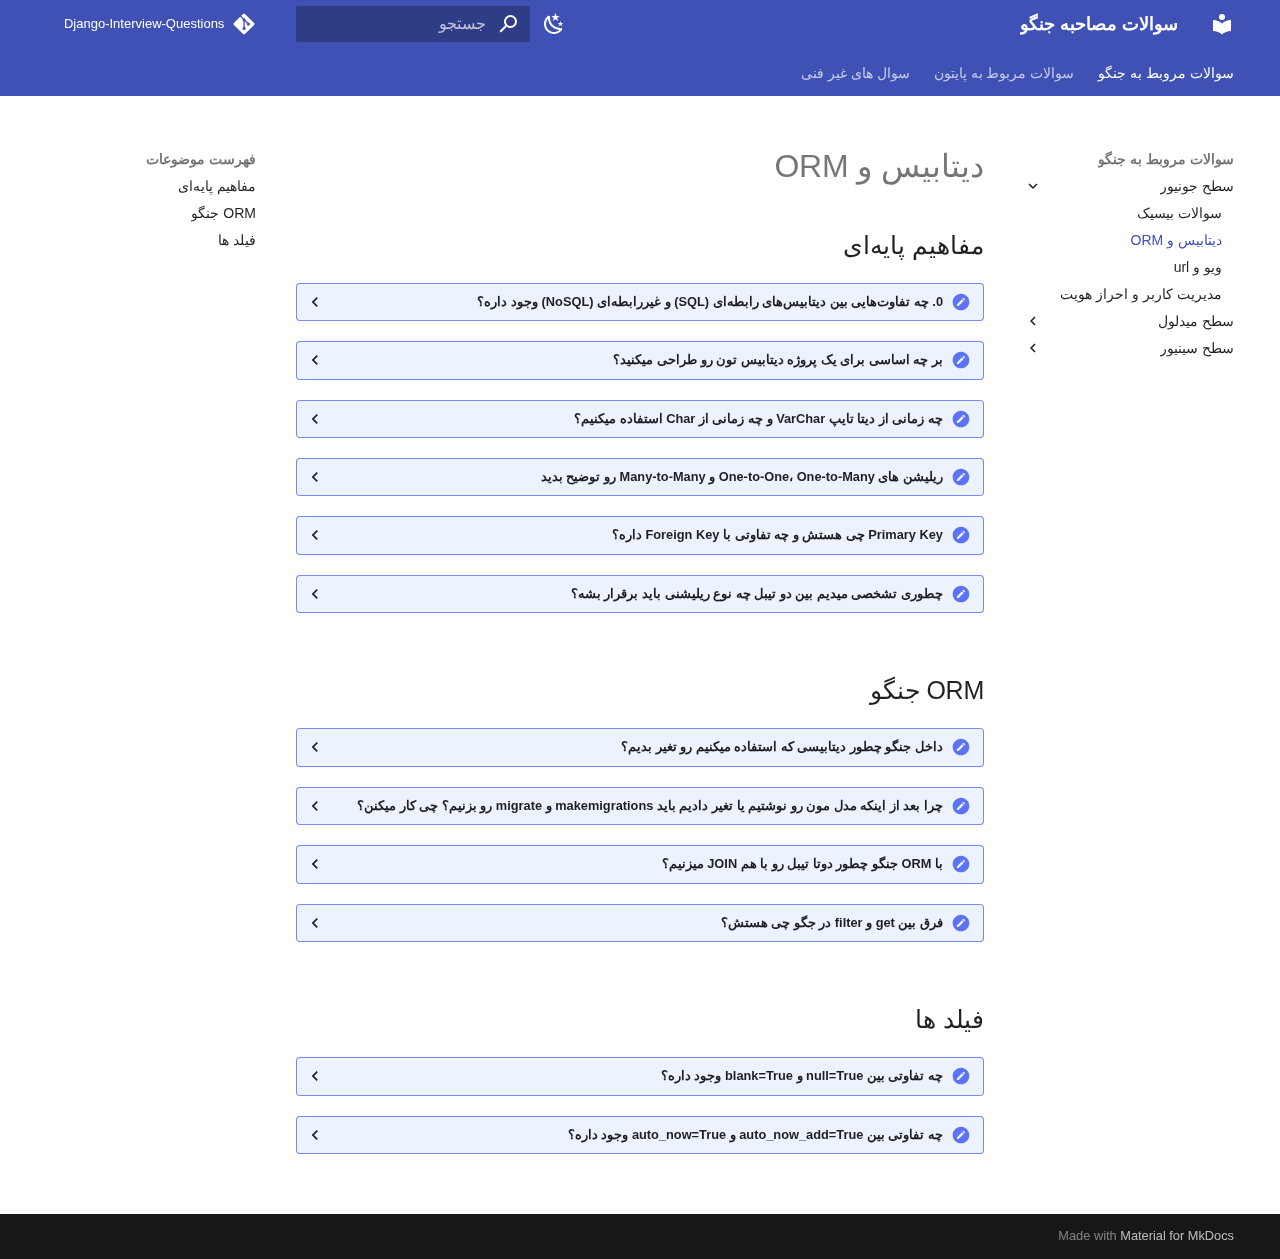
==== commit 4a84831e: "Deployed ff8475a with MkDocs version: 1.6.1" ====
--- a/questions/django/junior/db/index.html
+++ b/questions/django/junior/db/index.html
@@ -10,6 +10,8 @@
       
       
       
+        <link rel="canonical" href="https://zankoan.github.io/django-interview-questions/questions/django/junior/db/">
+      
       
         <link rel="prev" href="../base/">
       
@@ -22,7 +24,7 @@
     
     
       
-        <title>دیتابیس و ORM - سوالات مصابحه جنگو</title>
+        <title>دیتابیس و ORM - سوالات مصاحبه جنگو</title>
       
     
     
@@ -90,7 +92,7 @@
 
 <header class="md-header" data-md-component="header">
   <nav class="md-header__inner md-grid" aria-label="سرتیتر">
-    <a href="../../../.." title="سوالات مصابحه جنگو" class="md-header__button md-logo" aria-label="سوالات مصابحه جنگو" data-md-component="logo">
+    <a href="../../../.." title="سوالات مصاحبه جنگو" class="md-header__button md-logo" aria-label="سوالات مصاحبه جنگو" data-md-component="logo">
       
   
   <svg xmlns="http://www.w3.org/2000/svg" viewBox="0 0 24 24"><path d="M12 8a3 3 0 0 0 3-3 3 3 0 0 0-3-3 3 3 0 0 0-3 3 3 3 0 0 0 3 3m0 3.54C9.64 9.35 6.5 8 3 8v11c3.5 0 6.64 1.35 9 3.54 2.36-2.19 5.5-3.54 9-3.54V8c-3.5 0-6.64 1.35-9 3.54"/></svg>
@@ -104,7 +106,7 @@
       <div class="md-header__ellipsis">
         <div class="md-header__topic">
           <span class="md-ellipsis">
-            سوالات مصابحه جنگو
+            سوالات مصاحبه جنگو
           </span>
         </div>
         <div class="md-header__topic" data-md-component="header-topic">
@@ -308,13 +310,13 @@
 
 <nav class="md-nav md-nav--primary md-nav--lifted" aria-label="هدایت" data-md-level="0">
   <label class="md-nav__title" for="__drawer">
-    <a href="../../../.." title="سوالات مصابحه جنگو" class="md-nav__button md-logo" aria-label="سوالات مصابحه جنگو" data-md-component="logo">
+    <a href="../../../.." title="سوالات مصاحبه جنگو" class="md-nav__button md-logo" aria-label="سوالات مصاحبه جنگو" data-md-component="logo">
       
   
   <svg xmlns="http://www.w3.org/2000/svg" viewBox="0 0 24 24"><path d="M12 8a3 3 0 0 0 3-3 3 3 0 0 0-3-3 3 3 0 0 0-3 3 3 3 0 0 0 3 3m0 3.54C9.64 9.35 6.5 8 3 8v11c3.5 0 6.64 1.35 9 3.54 2.36-2.19 5.5-3.54 9-3.54V8c-3.5 0-6.64 1.35-9 3.54"/></svg>
 
     </a>
-    سوالات مصابحه جنگو
+    سوالات مصاحبه جنگو
   </label>
   
     <div class="md-nav__source">
